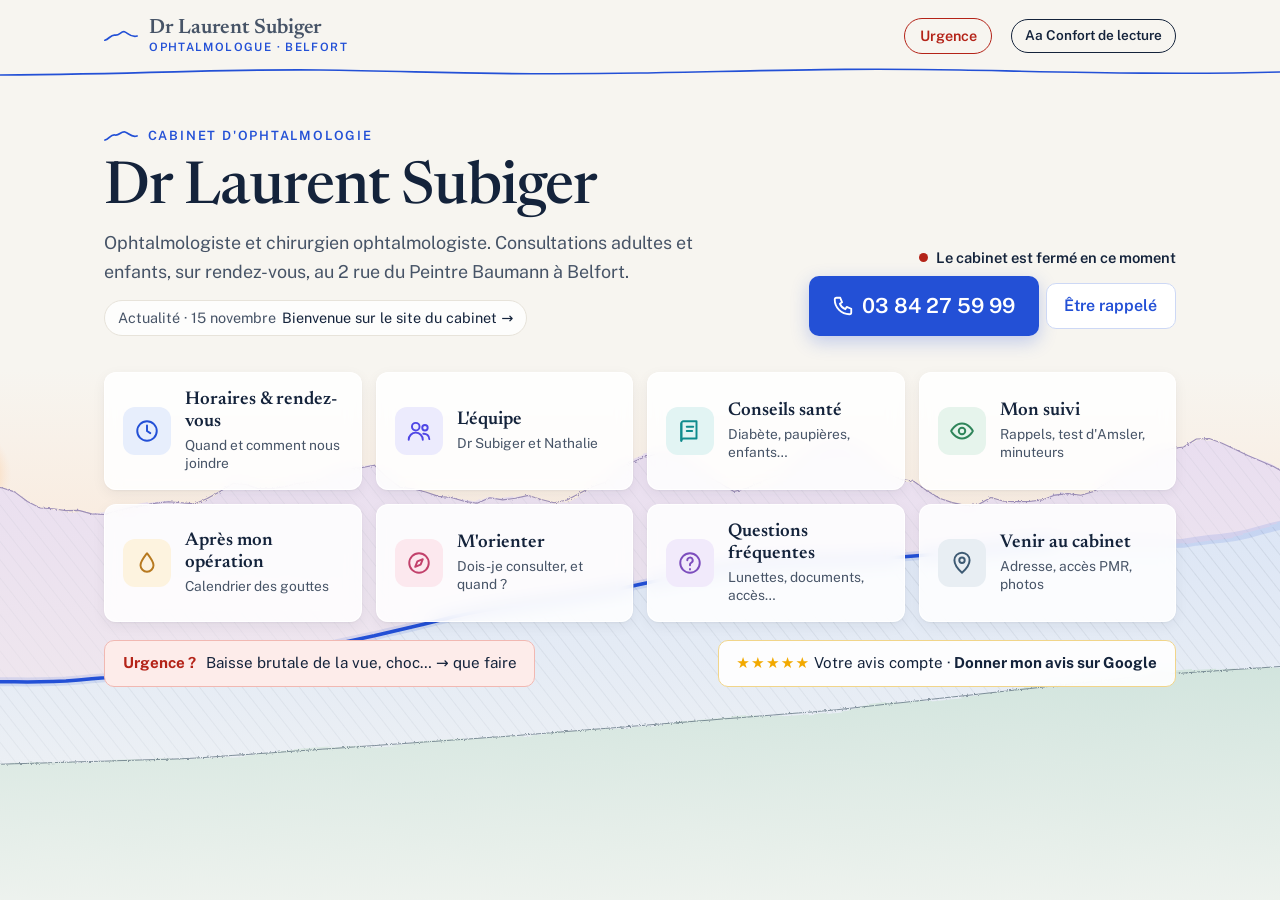
==== index.html @ 9f74715b "Add files via upload" ====
<!DOCTYPE html>
<html lang="fr">
<head>
<meta charset="utf-8">
<meta name="viewport" content="width=device-width,initial-scale=1">
<title>Dr Laurent Subiger · Ophtalmologue à Belfort</title>
<meta name="description" content="Cabinet d'ophtalmologie du Dr Laurent Subiger, 2 rue du Peintre Baumann à Belfort. Horaires, prise de rendez-vous au 03 84 27 59 99, urgences et conseils santé.">
<link rel="icon" href="img/favicon.svg" type="image/svg+xml">
<meta property="og:title" content="Cabinet du Dr Laurent Subiger · Ophtalmologue à Belfort">
<meta property="og:description" content="Horaires, rendez-vous, urgences et conseils pour vos yeux.">
<link rel="preconnect" href="https://fonts.googleapis.com"><link rel="preconnect" href="https://fonts.gstatic.com" crossorigin>
<link href="https://fonts.googleapis.com/css2?family=Newsreader:opsz,wght@6..72,400;6..72,500;6..72,600&family=Public+Sans:wght@400;500;600;700&display=swap" rel="stylesheet">
<link rel="stylesheet" href="style.css">
<script type="application/ld+json">{"@context":"https://schema.org","@type":"Physician","name":"Dr Laurent Subiger","medicalSpecialty":"Ophthalmology","telephone":"+33384275999","address":{"@type":"PostalAddress","streetAddress":"2 rue du Peintre Baumann","postalCode":"90000","addressLocality":"Belfort","addressCountry":"FR"},"url":"https://mesyeuxlignebleue.fr","openingHours":["Tu-Fr 08:00-12:00","Tu-Fr 14:00-18:00","Sa 08:00-12:00"]}</script>
</head>
<body class="hub">
<svg width="0" height="0" style="position:absolute" aria-hidden="true"><defs>
  <pattern id="hatch" width="7" height="7" patternUnits="userSpaceOnUse" patternTransform="rotate(-38)"><line x1="0" y1="0" x2="0" y2="7" stroke="#8d97a8" stroke-width=".7" opacity=".45"/></pattern>
  <pattern id="hatch2" width="5" height="5" patternUnits="userSpaceOnUse" patternTransform="rotate(-38)"><line x1="0" y1="0" x2="0" y2="5" stroke="#5b6577" stroke-width=".7" opacity=".5"/></pattern>
  <linearGradient id="fadeg" x1="0" y1="0" x2="0" y2="1"><stop offset="0" stop-color="#fff"/><stop offset=".55" stop-color="#fff" stop-opacity=".5"/><stop offset="1" stop-color="#fff" stop-opacity="0"/></linearGradient>
  <mask id="fade" maskUnits="userSpaceOnUse" x="0" y="150" width="1963" height="350"><rect x="0" y="150" width="1963" height="350" fill="url(#fadeg)"/></mask>
  <linearGradient id="gsky" gradientUnits="userSpaceOnUse" x1="0" y1="150" x2="0" y2="470"><stop offset="0" stop-color="#f7f5f0"/><stop offset=".3" stop-color="#f9ece0"/><stop offset=".52" stop-color="#fbdcc4"/><stop offset=".7" stop-color="#f6d7c8"/></linearGradient>
  <linearGradient id="galps" gradientUnits="userSpaceOnUse" x1="0" y1="190" x2="0" y2="360"><stop offset="0" stop-color="#e9def0"/><stop offset="1" stop-color="#efe7ee"/></linearGradient>
  <linearGradient id="gvos" gradientUnits="userSpaceOnUse" x1="0" y1="180" x2="0" y2="420"><stop offset="0" stop-color="#d6e2f6"/><stop offset="1" stop-color="#eef1f4"/></linearGradient>
  <linearGradient id="gfront" gradientUnits="userSpaceOnUse" x1="0" y1="320" x2="0" y2="500"><stop offset="0" stop-color="#cfe3dc"/><stop offset="1" stop-color="#f1f4f0"/></linearGradient>
  <radialGradient id="gsun"><stop offset="0" stop-color="#f8b77a"/><stop offset=".6" stop-color="#fbcf9f" stop-opacity=".7"/><stop offset="1" stop-color="#fbdcc4" stop-opacity="0"/></radialGradient>
  <filter id="wash" x="-2%" y="-5%" width="104%" height="110%"><feTurbulence type="fractalNoise" baseFrequency=".02" numOctaves="3" seed="8"/><feDisplacementMap in="SourceGraphic" scale="7"/></filter>
  <filter id="pencil" x="-2%" y="-10%" width="104%" height="120%"><feTurbulence type="fractalNoise" baseFrequency=".9" numOctaves="2" seed="3"/><feDisplacementMap in="SourceGraphic" scale="1.8"/></filter>
</defs></svg>
<main class="hub-main">
  <div class="ridge" id="ridge"><!--SCENE-->
      <svg class="scene desk" viewBox="0 150 1963 330" preserveAspectRatio="xMidYMax slice" role="img" aria-label="Esquisse de la crête des Vosges et du Ballon d'Alsace, les Alpes au loin">
      <rect class="sk-sky" x="0" y="0" width="1963" height="500"/>
      <circle class="sk-sun" cx="560" cy="215" r="30"/>
      <path class="sk-alps-fill" d="M0,275.0 L8,276.0 L16,276.0 L24,270.9 L32,268.7 L40,268.9 L48,270.9 L56,267.3 L64,267.3 L72,269.0 L80,271.0 L88,268.6 L96,267.0 L104,265.9 L112,261.7 L120,260.0 L128,258.1 L136,255.0 L144,249.0 L152,243.7 L160,236.7 L168,233.7 L176,237.0 L184,239.7 L192,238.7 L200,235.3 L208,232.3 L216,230.9 L224,236.1 L232,239.6 L240,242.0 L248,252.1 L256,254.0 L264,251.1 L272,249.0 L280,250.6 L288,259.9 L296,266.7 L304,268.4 L312,262.1 L320,252.4 L328,246.7 L336,246.7 L344,239.3 L352,236.4 L360,227.9 L368,221.0 L376,214.1 L384,215.4 L392,217.7 L400,210.4 L408,209.6 L416,216.3 L424,227.0 L432,238.7 L440,243.9 L448,248.7 L456,254.4 L464,250.9 L472,252.1 L480,256.1 L488,259.9 L496,258.3 L504,256.0 L512,257.7 L520,249.1 L528,240.6 L536,226.6 L544,210.6 L552,208.4 L560,218.4 L568,223.9 L576,222.6 L584,223.3 L592,225.9 L600,231.9 L608,235.9 L616,236.4 L624,237.6 L632,237.4 L640,239.6 L648,240.0 L656,237.6 L664,235.7 L672,234.3 L680,232.9 L688,232.0 L696,232.7 L704,233.4 L712,230.0 L720,225.7 L728,220.6 L736,221.3 L744,224.0 L752,224.0 L760,222.7 L768,220.7 L776,219.7 L784,217.6 L792,213.7 L800,211.6 L808,210.9 L816,209.3 L824,216.9 L832,223.0 L840,224.0 L848,226.0 L856,228.7 L864,229.4 L872,231.7 L880,233.0 L888,229.6 L896,230.9 L904,229.9 L912,228.1 L920,230.7 L928,232.7 L936,231.0 L944,226.7 L952,222.6 L960,219.9 L968,211.7 L976,207.7 L984,204.4 L992,202.3 L1000,201.6 L1008,203.6 L1016,209.7 L1024,216.3 L1032,220.9 L1040,225.7 L1048,223.6 L1056,220.0 L1064,216.6 L1072,213.3 L1080,207.0 L1088,199.6 L1096,196.0 L1104,194.0 L1112,195.3 L1120,199.7 L1128,206.6 L1136,214.9 L1144,218.1 L1152,219.3 L1160,225.1 L1168,229.9 L1176,232.6 L1184,234.3 L1192,233.9 L1200,229.4 L1208,231.7 L1216,232.0 L1224,231.9 L1232,230.9 L1240,227.9 L1248,227.0 L1256,228.0 L1264,225.7 L1272,220.6 L1280,215.0 L1288,210.4 L1296,207.0 L1304,200.6 L1312,199.0 L1320,198.0 L1328,193.0 L1336,192.7 L1344,195.6 L1352,199.4 L1360,203.3 L1368,206.7 L1376,210.1 L1384,214.6 L1392,207.0 L1400,202.9 L1408,199.6 L1416,205.9 L1424,208.1 L1432,212.0 L1440,214.9 L1448,210.7 L1456,221.6 L1464,219.1 L1472,216.0 L1480,213.3 L1488,212.0 L1496,211.4 L1504,209.9 L1512,208.9 L1520,208.0 L1528,207.1 L1536,205.3 L1544,201.7 L1552,199.1 L1560,198.0 L1568,203.1 L1576,212.4 L1584,207.4 L1592,200.1 L1600,201.0 L1608,203.3 L1616,204.0 L1624,203.3 L1632,203.0 L1640,205.4 L1648,205.7 L1656,205.0 L1664,205.4 L1672,210.4 L1680,234.4 L1688,235.0 L1696,232.4 L1704,232.1 L1712,233.6 L1720,236.4 L1728,237.0 L1736,236.1 L1744,235.9 L1752,238.7 L1760,240.0 L1768,239.4 L1776,222.6 L1784,214.4 L1792,215.0 L1800,219.0 L1808,221.7 L1816,225.6 L1824,230.4 L1832,235.0 L1840,239.3 L1848,243.7 L1856,229.3 L1864,222.0 L1872,227.0 L1880,227.0 L1888,227.0 L1896,227.4 L1904,224.3 L1912,217.0 L1920,211.7 L1928,209.0 L1936,209.4 L1944,211.4 L1952,216.6 L1960,223.1 L1962,223.9 L1963,500 L0,500 Z"/>
      <path class="sk-hatch light" d="M0,275.0 L8,276.0 L16,276.0 L24,270.9 L32,268.7 L40,268.9 L48,270.9 L56,267.3 L64,267.3 L72,269.0 L80,271.0 L88,268.6 L96,267.0 L104,265.9 L112,261.7 L120,260.0 L128,258.1 L136,255.0 L144,249.0 L152,243.7 L160,236.7 L168,233.7 L176,237.0 L184,239.7 L192,238.7 L200,235.3 L208,232.3 L216,230.9 L224,236.1 L232,239.6 L240,242.0 L248,252.1 L256,254.0 L264,251.1 L272,249.0 L280,250.6 L288,259.9 L296,266.7 L304,268.4 L312,262.1 L320,252.4 L328,246.7 L336,246.7 L344,239.3 L352,236.4 L360,227.9 L368,221.0 L376,214.1 L384,215.4 L392,217.7 L400,210.4 L408,209.6 L416,216.3 L424,227.0 L432,238.7 L440,243.9 L448,248.7 L456,254.4 L464,250.9 L472,252.1 L480,256.1 L488,259.9 L496,258.3 L504,256.0 L512,257.7 L520,249.1 L528,240.6 L536,226.6 L544,210.6 L552,208.4 L560,218.4 L568,223.9 L576,222.6 L584,223.3 L592,225.9 L600,231.9 L608,235.9 L616,236.4 L624,237.6 L632,237.4 L640,239.6 L648,240.0 L656,237.6 L664,235.7 L672,234.3 L680,232.9 L688,232.0 L696,232.7 L704,233.4 L712,230.0 L720,225.7 L728,220.6 L736,221.3 L744,224.0 L752,224.0 L760,222.7 L768,220.7 L776,219.7 L784,217.6 L792,213.7 L800,211.6 L808,210.9 L816,209.3 L824,216.9 L832,223.0 L840,224.0 L848,226.0 L856,228.7 L864,229.4 L872,231.7 L880,233.0 L888,229.6 L896,230.9 L904,229.9 L912,228.1 L920,230.7 L928,232.7 L936,231.0 L944,226.7 L952,222.6 L960,219.9 L968,211.7 L976,207.7 L984,204.4 L992,202.3 L1000,201.6 L1008,203.6 L1016,209.7 L1024,216.3 L1032,220.9 L1040,225.7 L1048,223.6 L1056,220.0 L1064,216.6 L1072,213.3 L1080,207.0 L1088,199.6 L1096,196.0 L1104,194.0 L1112,195.3 L1120,199.7 L1128,206.6 L1136,214.9 L1144,218.1 L1152,219.3 L1160,225.1 L1168,229.9 L1176,232.6 L1184,234.3 L1192,233.9 L1200,229.4 L1208,231.7 L1216,232.0 L1224,231.9 L1232,230.9 L1240,227.9 L1248,227.0 L1256,228.0 L1264,225.7 L1272,220.6 L1280,215.0 L1288,210.4 L1296,207.0 L1304,200.6 L1312,199.0 L1320,198.0 L1328,193.0 L1336,192.7 L1344,195.6 L1352,199.4 L1360,203.3 L1368,206.7 L1376,210.1 L1384,214.6 L1392,207.0 L1400,202.9 L1408,199.6 L1416,205.9 L1424,208.1 L1432,212.0 L1440,214.9 L1448,210.7 L1456,221.6 L1464,219.1 L1472,216.0 L1480,213.3 L1488,212.0 L1496,211.4 L1504,209.9 L1512,208.9 L1520,208.0 L1528,207.1 L1536,205.3 L1544,201.7 L1552,199.1 L1560,198.0 L1568,203.1 L1576,212.4 L1584,207.4 L1592,200.1 L1600,201.0 L1608,203.3 L1616,204.0 L1624,203.3 L1632,203.0 L1640,205.4 L1648,205.7 L1656,205.0 L1664,205.4 L1672,210.4 L1680,234.4 L1688,235.0 L1696,232.4 L1704,232.1 L1712,233.6 L1720,236.4 L1728,237.0 L1736,236.1 L1744,235.9 L1752,238.7 L1760,240.0 L1768,239.4 L1776,222.6 L1784,214.4 L1792,215.0 L1800,219.0 L1808,221.7 L1816,225.6 L1824,230.4 L1832,235.0 L1840,239.3 L1848,243.7 L1856,229.3 L1864,222.0 L1872,227.0 L1880,227.0 L1888,227.0 L1896,227.4 L1904,224.3 L1912,217.0 L1920,211.7 L1928,209.0 L1936,209.4 L1944,211.4 L1952,216.6 L1960,223.1 L1962,223.9 L1963,500 L0,500 Z"/>
      <path class="sk-alps" d="M0,275.0 L8,276.0 L16,276.0 L24,270.9 L32,268.7 L40,268.9 L48,270.9 L56,267.3 L64,267.3 L72,269.0 L80,271.0 L88,268.6 L96,267.0 L104,265.9 L112,261.7 L120,260.0 L128,258.1 L136,255.0 L144,249.0 L152,243.7 L160,236.7 L168,233.7 L176,237.0 L184,239.7 L192,238.7 L200,235.3 L208,232.3 L216,230.9 L224,236.1 L232,239.6 L240,242.0 L248,252.1 L256,254.0 L264,251.1 L272,249.0 L280,250.6 L288,259.9 L296,266.7 L304,268.4 L312,262.1 L320,252.4 L328,246.7 L336,246.7 L344,239.3 L352,236.4 L360,227.9 L368,221.0 L376,214.1 L384,215.4 L392,217.7 L400,210.4 L408,209.6 L416,216.3 L424,227.0 L432,238.7 L440,243.9 L448,248.7 L456,254.4 L464,250.9 L472,252.1 L480,256.1 L488,259.9 L496,258.3 L504,256.0 L512,257.7 L520,249.1 L528,240.6 L536,226.6 L544,210.6 L552,208.4 L560,218.4 L568,223.9 L576,222.6 L584,223.3 L592,225.9 L600,231.9 L608,235.9 L616,236.4 L624,237.6 L632,237.4 L640,239.6 L648,240.0 L656,237.6 L664,235.7 L672,234.3 L680,232.9 L688,232.0 L696,232.7 L704,233.4 L712,230.0 L720,225.7 L728,220.6 L736,221.3 L744,224.0 L752,224.0 L760,222.7 L768,220.7 L776,219.7 L784,217.6 L792,213.7 L800,211.6 L808,210.9 L816,209.3 L824,216.9 L832,223.0 L840,224.0 L848,226.0 L856,228.7 L864,229.4 L872,231.7 L880,233.0 L888,229.6 L896,230.9 L904,229.9 L912,228.1 L920,230.7 L928,232.7 L936,231.0 L944,226.7 L952,222.6 L960,219.9 L968,211.7 L976,207.7 L984,204.4 L992,202.3 L1000,201.6 L1008,203.6 L1016,209.7 L1024,216.3 L1032,220.9 L1040,225.7 L1048,223.6 L1056,220.0 L1064,216.6 L1072,213.3 L1080,207.0 L1088,199.6 L1096,196.0 L1104,194.0 L1112,195.3 L1120,199.7 L1128,206.6 L1136,214.9 L1144,218.1 L1152,219.3 L1160,225.1 L1168,229.9 L1176,232.6 L1184,234.3 L1192,233.9 L1200,229.4 L1208,231.7 L1216,232.0 L1224,231.9 L1232,230.9 L1240,227.9 L1248,227.0 L1256,228.0 L1264,225.7 L1272,220.6 L1280,215.0 L1288,210.4 L1296,207.0 L1304,200.6 L1312,199.0 L1320,198.0 L1328,193.0 L1336,192.7 L1344,195.6 L1352,199.4 L1360,203.3 L1368,206.7 L1376,210.1 L1384,214.6 L1392,207.0 L1400,202.9 L1408,199.6 L1416,205.9 L1424,208.1 L1432,212.0 L1440,214.9 L1448,210.7 L1456,221.6 L1464,219.1 L1472,216.0 L1480,213.3 L1488,212.0 L1496,211.4 L1504,209.9 L1512,208.9 L1520,208.0 L1528,207.1 L1536,205.3 L1544,201.7 L1552,199.1 L1560,198.0 L1568,203.1 L1576,212.4 L1584,207.4 L1592,200.1 L1600,201.0 L1608,203.3 L1616,204.0 L1624,203.3 L1632,203.0 L1640,205.4 L1648,205.7 L1656,205.0 L1664,205.4 L1672,210.4 L1680,234.4 L1688,235.0 L1696,232.4 L1704,232.1 L1712,233.6 L1720,236.4 L1728,237.0 L1736,236.1 L1744,235.9 L1752,238.7 L1760,240.0 L1768,239.4 L1776,222.6 L1784,214.4 L1792,215.0 L1800,219.0 L1808,221.7 L1816,225.6 L1824,230.4 L1832,235.0 L1840,239.3 L1848,243.7 L1856,229.3 L1864,222.0 L1872,227.0 L1880,227.0 L1888,227.0 L1896,227.4 L1904,224.3 L1912,217.0 L1920,211.7 L1928,209.0 L1936,209.4 L1944,211.4 L1952,216.6 L1960,223.1 L1962,223.9"/>
      <path class="sk-vos-fill" d="M0,379.2 L8,378.5 L16,377.7 L24,376.7 L32,375.5 L40,374.1 L48,372.6 L56,371.4 L64,370.2 L72,369.1 L80,368.2 L88,367.2 L96,366.2 L104,365.4 L112,364.6 L120,363.9 L128,363.3 L136,362.7 L144,362.2 L152,361.7 L160,361.2 L168,360.8 L176,360.2 L184,359.5 L192,358.8 L200,357.8 L208,356.8 L216,355.7 L224,354.3 L232,352.8 L240,351.3 L248,349.6 L256,347.7 L264,345.8 L272,343.7 L280,341.6 L288,339.3 L296,337.2 L304,335.0 L312,332.8 L320,331.0 L328,329.4 L336,328.1 L344,327.3 L352,326.6 L360,325.9 L368,325.7 L376,325.5 L384,325.3 L392,325.2 L400,325.2 L408,325.1 L416,325.4 L424,325.8 L432,326.4 L440,327.2 L448,328.2 L456,329.4 L464,330.8 L472,332.2 L480,333.7 L488,335.0 L496,336.3 L504,337.7 L512,338.8 L520,339.9 L528,340.9 L536,341.6 L544,342.3 L552,342.9 L560,343.2 L568,343.6 L576,343.9 L584,344.1 L592,344.2 L600,344.3 L608,344.2 L616,344.0 L624,343.7 L632,343.0 L640,342.3 L648,341.6 L656,340.7 L664,339.6 L672,338.5 L680,337.3 L688,336.1 L696,334.8 L704,333.7 L712,332.6 L720,331.6 L728,330.6 L736,329.6 L744,328.6 L752,327.6 L760,326.5 L768,325.2 L776,323.7 L784,322.1 L792,320.6 L800,318.9 L808,317.2 L816,315.5 L824,313.6 L832,311.8 L840,309.9 L848,308.0 L856,306.0 L864,304.0 L872,302.2 L880,300.6 L888,299.1 L896,297.8 L904,296.6 L912,295.4 L920,294.3 L928,293.2 L936,292.1 L944,290.8 L952,289.4 L960,287.9 L968,286.4 L976,284.7 L984,283.0 L992,281.3 L1000,279.6 L1008,277.9 L1016,276.4 L1024,274.9 L1032,273.5 L1040,272.3 L1048,271.3 L1056,270.4 L1064,269.7 L1072,269.3 L1080,269.0 L1088,268.7 L1096,268.5 L1104,268.4 L1112,268.1 L1120,267.9 L1128,267.7 L1136,267.1 L1144,266.5 L1152,265.9 L1160,265.2 L1168,264.4 L1176,263.6 L1184,262.7 L1192,261.9 L1200,261.1 L1208,260.2 L1216,259.4 L1224,258.7 L1232,258.0 L1240,257.5 L1248,257.0 L1256,256.7 L1264,256.7 L1272,257.0 L1280,257.3 L1288,257.6 L1296,257.7 L1304,258.0 L1312,258.0 L1320,257.9 L1328,256.6 L1336,255.6 L1344,254.8 L1352,253.7 L1360,252.0 L1368,249.8 L1376,247.7 L1384,245.8 L1392,244.3 L1400,241.9 L1408,239.5 L1416,237.1 L1424,234.7 L1432,232.1 L1440,229.4 L1448,226.1 L1456,223.0 L1464,220.0 L1472,217.4 L1480,215.1 L1488,213.0 L1496,211.5 L1504,210.1 L1512,208.9 L1520,207.3 L1528,205.6 L1536,203.9 L1544,202.2 L1552,200.6 L1560,199.1 L1568,198.2 L1576,197.6 L1584,197.5 L1592,197.7 L1600,197.9 L1608,198.0 L1616,197.8 L1624,197.4 L1632,196.8 L1640,196.0 L1648,195.0 L1656,193.7 L1664,192.7 L1672,191.7 L1680,190.7 L1688,189.4 L1696,188.2 L1704,187.1 L1712,187.3 L1720,188.0 L1728,189.2 L1736,191.3 L1744,194.1 L1752,197.4 L1760,201.3 L1768,205.1 L1776,208.7 L1784,212.1 L1792,215.5 L1800,219.0 L1808,222.8 L1816,226.7 L1824,230.8 L1832,234.8 L1840,239.4 L1848,244.7 L1856,249.8 L1864,254.7 L1872,259.6 L1880,264.3 L1888,269.0 L1896,273.5 L1904,276.8 L1912,280.0 L1920,283.1 L1928,286.1 L1936,288.7 L1944,290.9 L1952,292.6 L1960,296.0 L1962,297.3 L1963,500 L0,500 Z"/>
      <path class="sk-hatch" d="M0,379.2 L8,378.5 L16,377.7 L24,376.7 L32,375.5 L40,374.1 L48,372.6 L56,371.4 L64,370.2 L72,369.1 L80,368.2 L88,367.2 L96,366.2 L104,365.4 L112,364.6 L120,363.9 L128,363.3 L136,362.7 L144,362.2 L152,361.7 L160,361.2 L168,360.8 L176,360.2 L184,359.5 L192,358.8 L200,357.8 L208,356.8 L216,355.7 L224,354.3 L232,352.8 L240,351.3 L248,349.6 L256,347.7 L264,345.8 L272,343.7 L280,341.6 L288,339.3 L296,337.2 L304,335.0 L312,332.8 L320,331.0 L328,329.4 L336,328.1 L344,327.3 L352,326.6 L360,325.9 L368,325.7 L376,325.5 L384,325.3 L392,325.2 L400,325.2 L408,325.1 L416,325.4 L424,325.8 L432,326.4 L440,327.2 L448,328.2 L456,329.4 L464,330.8 L472,332.2 L480,333.7 L488,335.0 L496,336.3 L504,337.7 L512,338.8 L520,339.9 L528,340.9 L536,341.6 L544,342.3 L552,342.9 L560,343.2 L568,343.6 L576,343.9 L584,344.1 L592,344.2 L600,344.3 L608,344.2 L616,344.0 L624,343.7 L632,343.0 L640,342.3 L648,341.6 L656,340.7 L664,339.6 L672,338.5 L680,337.3 L688,336.1 L696,334.8 L704,333.7 L712,332.6 L720,331.6 L728,330.6 L736,329.6 L744,328.6 L752,327.6 L760,326.5 L768,325.2 L776,323.7 L784,322.1 L792,320.6 L800,318.9 L808,317.2 L816,315.5 L824,313.6 L832,311.8 L840,309.9 L848,308.0 L856,306.0 L864,304.0 L872,302.2 L880,300.6 L888,299.1 L896,297.8 L904,296.6 L912,295.4 L920,294.3 L928,293.2 L936,292.1 L944,290.8 L952,289.4 L960,287.9 L968,286.4 L976,284.7 L984,283.0 L992,281.3 L1000,279.6 L1008,277.9 L1016,276.4 L1024,274.9 L1032,273.5 L1040,272.3 L1048,271.3 L1056,270.4 L1064,269.7 L1072,269.3 L1080,269.0 L1088,268.7 L1096,268.5 L1104,268.4 L1112,268.1 L1120,267.9 L1128,267.7 L1136,267.1 L1144,266.5 L1152,265.9 L1160,265.2 L1168,264.4 L1176,263.6 L1184,262.7 L1192,261.9 L1200,261.1 L1208,260.2 L1216,259.4 L1224,258.7 L1232,258.0 L1240,257.5 L1248,257.0 L1256,256.7 L1264,256.7 L1272,257.0 L1280,257.3 L1288,257.6 L1296,257.7 L1304,258.0 L1312,258.0 L1320,257.9 L1328,256.6 L1336,255.6 L1344,254.8 L1352,253.7 L1360,252.0 L1368,249.8 L1376,247.7 L1384,245.8 L1392,244.3 L1400,241.9 L1408,239.5 L1416,237.1 L1424,234.7 L1432,232.1 L1440,229.4 L1448,226.1 L1456,223.0 L1464,220.0 L1472,217.4 L1480,215.1 L1488,213.0 L1496,211.5 L1504,210.1 L1512,208.9 L1520,207.3 L1528,205.6 L1536,203.9 L1544,202.2 L1552,200.6 L1560,199.1 L1568,198.2 L1576,197.6 L1584,197.5 L1592,197.7 L1600,197.9 L1608,198.0 L1616,197.8 L1624,197.4 L1632,196.8 L1640,196.0 L1648,195.0 L1656,193.7 L1664,192.7 L1672,191.7 L1680,190.7 L1688,189.4 L1696,188.2 L1704,187.1 L1712,187.3 L1720,188.0 L1728,189.2 L1736,191.3 L1744,194.1 L1752,197.4 L1760,201.3 L1768,205.1 L1776,208.7 L1784,212.1 L1792,215.5 L1800,219.0 L1808,222.8 L1816,226.7 L1824,230.8 L1832,234.8 L1840,239.4 L1848,244.7 L1856,249.8 L1864,254.7 L1872,259.6 L1880,264.3 L1888,269.0 L1896,273.5 L1904,276.8 L1912,280.0 L1920,283.1 L1928,286.1 L1936,288.7 L1944,290.9 L1952,292.6 L1960,296.0 L1962,297.3 L1963,500 L0,500 Z"/>
      <path class="sk-front-fill" d="M0,420.0 L8,419.5 L16,419.0 L24,418.6 L32,418.1 L40,417.6 L48,417.1 L56,416.6 L64,416.2 L72,415.7 L80,415.2 L88,414.7 L96,414.2 L104,413.8 L112,413.3 L120,412.8 L128,412.3 L136,411.8 L144,411.4 L152,410.9 L160,410.4 L168,409.9 L176,409.4 L184,409.0 L192,408.5 L200,408.0 L208,407.5 L216,407.0 L224,406.6 L232,406.1 L240,405.6 L248,405.1 L256,404.8 L264,404.6 L272,404.4 L280,404.2 L288,403.9 L296,403.7 L304,403.5 L312,403.3 L320,403.0 L328,402.8 L336,402.6 L344,402.4 L352,402.1 L360,401.9 L368,401.7 L376,401.5 L384,401.2 L392,401.0 L400,400.8 L408,400.6 L416,400.4 L424,400.1 L432,399.9 L440,399.7 L448,399.5 L456,399.2 L464,399.0 L472,398.8 L480,398.6 L488,398.3 L496,398.1 L504,397.9 L512,397.6 L520,397.4 L528,397.2 L536,396.9 L544,396.7 L552,396.4 L560,396.2 L568,396.0 L576,395.7 L584,395.5 L592,395.2 L600,395.0 L608,394.8 L616,394.5 L624,394.3 L632,394.0 L640,393.8 L648,393.6 L656,393.3 L664,393.1 L672,392.8 L680,392.6 L688,392.4 L696,392.1 L704,391.7 L712,391.2 L720,390.6 L728,390.0 L736,389.5 L744,388.9 L752,388.4 L760,387.8 L768,387.2 L776,386.7 L784,386.1 L792,385.6 L800,385.0 L808,384.4 L816,383.9 L824,383.3 L832,382.8 L840,382.2 L848,381.6 L856,381.1 L864,380.5 L872,380.0 L880,379.4 L888,378.8 L896,378.3 L904,377.7 L912,377.0 L920,376.4 L928,375.8 L936,375.1 L944,374.5 L952,373.8 L960,373.2 L968,372.6 L976,371.9 L984,371.3 L992,370.6 L1000,370.0 L1008,369.4 L1016,368.7 L1024,368.1 L1032,367.4 L1040,366.8 L1048,366.2 L1056,365.5 L1064,364.9 L1072,364.2 L1080,363.6 L1088,363.0 L1096,362.3 L1104,361.6 L1112,360.7 L1120,359.8 L1128,358.9 L1136,358.0 L1144,357.2 L1152,356.3 L1160,355.4 L1168,354.5 L1176,353.6 L1184,352.8 L1192,351.9 L1200,351.0 L1208,350.1 L1216,349.2 L1224,348.4 L1232,347.5 L1240,346.6 L1248,345.7 L1256,344.8 L1264,344.0 L1272,343.1 L1280,342.2 L1288,341.3 L1296,340.4 L1304,339.7 L1312,339.2 L1320,338.7 L1328,338.1 L1336,337.6 L1344,337.1 L1352,336.5 L1360,336.0 L1368,335.5 L1376,334.9 L1384,334.4 L1392,333.9 L1400,333.3 L1408,332.8 L1416,332.3 L1424,331.7 L1432,331.2 L1440,330.7 L1448,330.1 L1456,330.2 L1464,330.4 L1472,330.6 L1480,330.8 L1488,331.0 L1496,331.2 L1504,331.4 L1512,331.7 L1520,331.9 L1528,332.1 L1536,332.3 L1544,332.5 L1552,332.7 L1560,332.9 L1568,333.1 L1576,333.4 L1584,333.6 L1592,333.8 L1600,334.0 L1608,334.9 L1616,335.7 L1624,336.6 L1632,337.4 L1640,338.3 L1648,339.1 L1656,340.0 L1664,340.8 L1672,341.7 L1680,342.5 L1688,343.4 L1696,344.2 L1704,345.1 L1712,345.9 L1720,346.8 L1728,347.7 L1736,348.5 L1744,349.4 L1752,350.1 L1760,350.6 L1768,351.0 L1776,351.5 L1784,351.9 L1792,352.4 L1800,352.8 L1808,353.3 L1816,353.7 L1824,354.2 L1832,354.6 L1840,355.1 L1848,355.5 L1856,356.0 L1864,356.4 L1872,356.9 L1880,357.3 L1888,357.8 L1896,358.2 L1904,358.7 L1912,359.1 L1920,359.6 L1928,360.0 L1936,360.5 L1944,360.9 L1952,361.4 L1960,361.8 L1962,361.9 L1963,500 L0,500 Z"/>
      <path class="sk-ink thin" d="M0,420.0 L8,419.5 L16,419.0 L24,418.6 L32,418.1 L40,417.6 L48,417.1 L56,416.6 L64,416.2 L72,415.7 L80,415.2 L88,414.7 L96,414.2 L104,413.8 L112,413.3 L120,412.8 L128,412.3 L136,411.8 L144,411.4 L152,410.9 L160,410.4 L168,409.9 L176,409.4 L184,409.0 L192,408.5 L200,408.0 L208,407.5 L216,407.0 L224,406.6 L232,406.1 L240,405.6 L248,405.1 L256,404.8 L264,404.6 L272,404.4 L280,404.2 L288,403.9 L296,403.7 L304,403.5 L312,403.3 L320,403.0 L328,402.8 L336,402.6 L344,402.4 L352,402.1 L360,401.9 L368,401.7 L376,401.5 L384,401.2 L392,401.0 L400,400.8 L408,400.6 L416,400.4 L424,400.1 L432,399.9 L440,399.7 L448,399.5 L456,399.2 L464,399.0 L472,398.8 L480,398.6 L488,398.3 L496,398.1 L504,397.9 L512,397.6 L520,397.4 L528,397.2 L536,396.9 L544,396.7 L552,396.4 L560,396.2 L568,396.0 L576,395.7 L584,395.5 L592,395.2 L600,395.0 L608,394.8 L616,394.5 L624,394.3 L632,394.0 L640,393.8 L648,393.6 L656,393.3 L664,393.1 L672,392.8 L680,392.6 L688,392.4 L696,392.1 L704,391.7 L712,391.2 L720,390.6 L728,390.0 L736,389.5 L744,388.9 L752,388.4 L760,387.8 L768,387.2 L776,386.7 L784,386.1 L792,385.6 L800,385.0 L808,384.4 L816,383.9 L824,383.3 L832,382.8 L840,382.2 L848,381.6 L856,381.1 L864,380.5 L872,380.0 L880,379.4 L888,378.8 L896,378.3 L904,377.7 L912,377.0 L920,376.4 L928,375.8 L936,375.1 L944,374.5 L952,373.8 L960,373.2 L968,372.6 L976,371.9 L984,371.3 L992,370.6 L1000,370.0 L1008,369.4 L1016,368.7 L1024,368.1 L1032,367.4 L1040,366.8 L1048,366.2 L1056,365.5 L1064,364.9 L1072,364.2 L1080,363.6 L1088,363.0 L1096,362.3 L1104,361.6 L1112,360.7 L1120,359.8 L1128,358.9 L1136,358.0 L1144,357.2 L1152,356.3 L1160,355.4 L1168,354.5 L1176,353.6 L1184,352.8 L1192,351.9 L1200,351.0 L1208,350.1 L1216,349.2 L1224,348.4 L1232,347.5 L1240,346.6 L1248,345.7 L1256,344.8 L1264,344.0 L1272,343.1 L1280,342.2 L1288,341.3 L1296,340.4 L1304,339.7 L1312,339.2 L1320,338.7 L1328,338.1 L1336,337.6 L1344,337.1 L1352,336.5 L1360,336.0 L1368,335.5 L1376,334.9 L1384,334.4 L1392,333.9 L1400,333.3 L1408,332.8 L1416,332.3 L1424,331.7 L1432,331.2 L1440,330.7 L1448,330.1 L1456,330.2 L1464,330.4 L1472,330.6 L1480,330.8 L1488,331.0 L1496,331.2 L1504,331.4 L1512,331.7 L1520,331.9 L1528,332.1 L1536,332.3 L1544,332.5 L1552,332.7 L1560,332.9 L1568,333.1 L1576,333.4 L1584,333.6 L1592,333.8 L1600,334.0 L1608,334.9 L1616,335.7 L1624,336.6 L1632,337.4 L1640,338.3 L1648,339.1 L1656,340.0 L1664,340.8 L1672,341.7 L1680,342.5 L1688,343.4 L1696,344.2 L1704,345.1 L1712,345.9 L1720,346.8 L1728,347.7 L1736,348.5 L1744,349.4 L1752,350.1 L1760,350.6 L1768,351.0 L1776,351.5 L1784,351.9 L1792,352.4 L1800,352.8 L1808,353.3 L1816,353.7 L1824,354.2 L1832,354.6 L1840,355.1 L1848,355.5 L1856,356.0 L1864,356.4 L1872,356.9 L1880,357.3 L1888,357.8 L1896,358.2 L1904,358.7 L1912,359.1 L1920,359.6 L1928,360.0 L1936,360.5 L1944,360.9 L1952,361.4 L1960,361.8 L1962,361.9"/>
      <g class="sk-ink" stroke-width="1.3"><circle cx="1712" cy="178.1" r="6"/><path d="M1696,185.1 V163.1 M1704,185.1 V163.1 M1692,186.1 H1722"/></g>
      <path class="halo" d="M0,379.2 L8,378.5 L16,377.7 L24,376.7 L32,375.5 L40,374.1 L48,372.6 L56,371.4 L64,370.2 L72,369.1 L80,368.2 L88,367.2 L96,366.2 L104,365.4 L112,364.6 L120,363.9 L128,363.3 L136,362.7 L144,362.2 L152,361.7 L160,361.2 L168,360.8 L176,360.2 L184,359.5 L192,358.8 L200,357.8 L208,356.8 L216,355.7 L224,354.3 L232,352.8 L240,351.3 L248,349.6 L256,347.7 L264,345.8 L272,343.7 L280,341.6 L288,339.3 L296,337.2 L304,335.0 L312,332.8 L320,331.0 L328,329.4 L336,328.1 L344,327.3 L352,326.6 L360,325.9 L368,325.7 L376,325.5 L384,325.3 L392,325.2 L400,325.2 L408,325.1 L416,325.4 L424,325.8 L432,326.4 L440,327.2 L448,328.2 L456,329.4 L464,330.8 L472,332.2 L480,333.7 L488,335.0 L496,336.3 L504,337.7 L512,338.8 L520,339.9 L528,340.9 L536,341.6 L544,342.3 L552,342.9 L560,343.2 L568,343.6 L576,343.9 L584,344.1 L592,344.2 L600,344.3 L608,344.2 L616,344.0 L624,343.7 L632,343.0 L640,342.3 L648,341.6 L656,340.7 L664,339.6 L672,338.5 L680,337.3 L688,336.1 L696,334.8 L704,333.7 L712,332.6 L720,331.6 L728,330.6 L736,329.6 L744,328.6 L752,327.6 L760,326.5 L768,325.2 L776,323.7 L784,322.1 L792,320.6 L800,318.9 L808,317.2 L816,315.5 L824,313.6 L832,311.8 L840,309.9 L848,308.0 L856,306.0 L864,304.0 L872,302.2 L880,300.6 L888,299.1 L896,297.8 L904,296.6 L912,295.4 L920,294.3 L928,293.2 L936,292.1 L944,290.8 L952,289.4 L960,287.9 L968,286.4 L976,284.7 L984,283.0 L992,281.3 L1000,279.6 L1008,277.9 L1016,276.4 L1024,274.9 L1032,273.5 L1040,272.3 L1048,271.3 L1056,270.4 L1064,269.7 L1072,269.3 L1080,269.0 L1088,268.7 L1096,268.5 L1104,268.4 L1112,268.1 L1120,267.9 L1128,267.7 L1136,267.1 L1144,266.5 L1152,265.9 L1160,265.2 L1168,264.4 L1176,263.6 L1184,262.7 L1192,261.9 L1200,261.1 L1208,260.2 L1216,259.4 L1224,258.7 L1232,258.0 L1240,257.5 L1248,257.0 L1256,256.7 L1264,256.7 L1272,257.0 L1280,257.3 L1288,257.6 L1296,257.7 L1304,258.0 L1312,258.0 L1320,257.9 L1328,256.6 L1336,255.6 L1344,254.8 L1352,253.7 L1360,252.0 L1368,249.8 L1376,247.7 L1384,245.8 L1392,244.3 L1400,241.9 L1408,239.5 L1416,237.1 L1424,234.7 L1432,232.1 L1440,229.4 L1448,226.1 L1456,223.0 L1464,220.0 L1472,217.4 L1480,215.1 L1488,213.0 L1496,211.5 L1504,210.1 L1512,208.9 L1520,207.3 L1528,205.6 L1536,203.9 L1544,202.2 L1552,200.6 L1560,199.1 L1568,198.2 L1576,197.6 L1584,197.5 L1592,197.7 L1600,197.9 L1608,198.0 L1616,197.8 L1624,197.4 L1632,196.8 L1640,196.0 L1648,195.0 L1656,193.7 L1664,192.7 L1672,191.7 L1680,190.7 L1688,189.4 L1696,188.2 L1704,187.1 L1712,187.3 L1720,188.0 L1728,189.2 L1736,191.3 L1744,194.1 L1752,197.4 L1760,201.3 L1768,205.1 L1776,208.7 L1784,212.1 L1792,215.5 L1800,219.0 L1808,222.8 L1816,226.7 L1824,230.8 L1832,234.8 L1840,239.4 L1848,244.7 L1856,249.8 L1864,254.7 L1872,259.6 L1880,264.3 L1888,269.0 L1896,273.5 L1904,276.8 L1912,280.0 L1920,283.1 L1928,286.1 L1936,288.7 L1944,290.9 L1952,292.6 L1960,296.0 L1962,297.3"/>
      <path class="ridge-line" id="ridge-path" pathLength="1" d="M0,379.2 L8,378.5 L16,377.7 L24,376.7 L32,375.5 L40,374.1 L48,372.6 L56,371.4 L64,370.2 L72,369.1 L80,368.2 L88,367.2 L96,366.2 L104,365.4 L112,364.6 L120,363.9 L128,363.3 L136,362.7 L144,362.2 L152,361.7 L160,361.2 L168,360.8 L176,360.2 L184,359.5 L192,358.8 L200,357.8 L208,356.8 L216,355.7 L224,354.3 L232,352.8 L240,351.3 L248,349.6 L256,347.7 L264,345.8 L272,343.7 L280,341.6 L288,339.3 L296,337.2 L304,335.0 L312,332.8 L320,331.0 L328,329.4 L336,328.1 L344,327.3 L352,326.6 L360,325.9 L368,325.7 L376,325.5 L384,325.3 L392,325.2 L400,325.2 L408,325.1 L416,325.4 L424,325.8 L432,326.4 L440,327.2 L448,328.2 L456,329.4 L464,330.8 L472,332.2 L480,333.7 L488,335.0 L496,336.3 L504,337.7 L512,338.8 L520,339.9 L528,340.9 L536,341.6 L544,342.3 L552,342.9 L560,343.2 L568,343.6 L576,343.9 L584,344.1 L592,344.2 L600,344.3 L608,344.2 L616,344.0 L624,343.7 L632,343.0 L640,342.3 L648,341.6 L656,340.7 L664,339.6 L672,338.5 L680,337.3 L688,336.1 L696,334.8 L704,333.7 L712,332.6 L720,331.6 L728,330.6 L736,329.6 L744,328.6 L752,327.6 L760,326.5 L768,325.2 L776,323.7 L784,322.1 L792,320.6 L800,318.9 L808,317.2 L816,315.5 L824,313.6 L832,311.8 L840,309.9 L848,308.0 L856,306.0 L864,304.0 L872,302.2 L880,300.6 L888,299.1 L896,297.8 L904,296.6 L912,295.4 L920,294.3 L928,293.2 L936,292.1 L944,290.8 L952,289.4 L960,287.9 L968,286.4 L976,284.7 L984,283.0 L992,281.3 L1000,279.6 L1008,277.9 L1016,276.4 L1024,274.9 L1032,273.5 L1040,272.3 L1048,271.3 L1056,270.4 L1064,269.7 L1072,269.3 L1080,269.0 L1088,268.7 L1096,268.5 L1104,268.4 L1112,268.1 L1120,267.9 L1128,267.7 L1136,267.1 L1144,266.5 L1152,265.9 L1160,265.2 L1168,264.4 L1176,263.6 L1184,262.7 L1192,261.9 L1200,261.1 L1208,260.2 L1216,259.4 L1224,258.7 L1232,258.0 L1240,257.5 L1248,257.0 L1256,256.7 L1264,256.7 L1272,257.0 L1280,257.3 L1288,257.6 L1296,257.7 L1304,258.0 L1312,258.0 L1320,257.9 L1328,256.6 L1336,255.6 L1344,254.8 L1352,253.7 L1360,252.0 L1368,249.8 L1376,247.7 L1384,245.8 L1392,244.3 L1400,241.9 L1408,239.5 L1416,237.1 L1424,234.7 L1432,232.1 L1440,229.4 L1448,226.1 L1456,223.0 L1464,220.0 L1472,217.4 L1480,215.1 L1488,213.0 L1496,211.5 L1504,210.1 L1512,208.9 L1520,207.3 L1528,205.6 L1536,203.9 L1544,202.2 L1552,200.6 L1560,199.1 L1568,198.2 L1576,197.6 L1584,197.5 L1592,197.7 L1600,197.9 L1608,198.0 L1616,197.8 L1624,197.4 L1632,196.8 L1640,196.0 L1648,195.0 L1656,193.7 L1664,192.7 L1672,191.7 L1680,190.7 L1688,189.4 L1696,188.2 L1704,187.1 L1712,187.3 L1720,188.0 L1728,189.2 L1736,191.3 L1744,194.1 L1752,197.4 L1760,201.3 L1768,205.1 L1776,208.7 L1784,212.1 L1792,215.5 L1800,219.0 L1808,222.8 L1816,226.7 L1824,230.8 L1832,234.8 L1840,239.4 L1848,244.7 L1856,249.8 L1864,254.7 L1872,259.6 L1880,264.3 L1888,269.0 L1896,273.5 L1904,276.8 L1912,280.0 L1920,283.1 L1928,286.1 L1936,288.7 L1944,290.9 L1952,292.6 L1960,296.0 L1962,297.3"/>
    </svg>
      <svg class="scene mob" viewBox="1050 170 913 300" preserveAspectRatio="xMidYMax slice" role="img" aria-label="Esquisse de la crête des Vosges et du Ballon d'Alsace, les Alpes au loin">
      <rect class="sk-sky" x="0" y="0" width="1963" height="500"/>
      <circle class="sk-sun" cx="560" cy="215" r="30"/>
      <path class="sk-alps-fill" d="M0,275.0 L8,276.0 L16,276.0 L24,270.9 L32,268.7 L40,268.9 L48,270.9 L56,267.3 L64,267.3 L72,269.0 L80,271.0 L88,268.6 L96,267.0 L104,265.9 L112,261.7 L120,260.0 L128,258.1 L136,255.0 L144,249.0 L152,243.7 L160,236.7 L168,233.7 L176,237.0 L184,239.7 L192,238.7 L200,235.3 L208,232.3 L216,230.9 L224,236.1 L232,239.6 L240,242.0 L248,252.1 L256,254.0 L264,251.1 L272,249.0 L280,250.6 L288,259.9 L296,266.7 L304,268.4 L312,262.1 L320,252.4 L328,246.7 L336,246.7 L344,239.3 L352,236.4 L360,227.9 L368,221.0 L376,214.1 L384,215.4 L392,217.7 L400,210.4 L408,209.6 L416,216.3 L424,227.0 L432,238.7 L440,243.9 L448,248.7 L456,254.4 L464,250.9 L472,252.1 L480,256.1 L488,259.9 L496,258.3 L504,256.0 L512,257.7 L520,249.1 L528,240.6 L536,226.6 L544,210.6 L552,208.4 L560,218.4 L568,223.9 L576,222.6 L584,223.3 L592,225.9 L600,231.9 L608,235.9 L616,236.4 L624,237.6 L632,237.4 L640,239.6 L648,240.0 L656,237.6 L664,235.7 L672,234.3 L680,232.9 L688,232.0 L696,232.7 L704,233.4 L712,230.0 L720,225.7 L728,220.6 L736,221.3 L744,224.0 L752,224.0 L760,222.7 L768,220.7 L776,219.7 L784,217.6 L792,213.7 L800,211.6 L808,210.9 L816,209.3 L824,216.9 L832,223.0 L840,224.0 L848,226.0 L856,228.7 L864,229.4 L872,231.7 L880,233.0 L888,229.6 L896,230.9 L904,229.9 L912,228.1 L920,230.7 L928,232.7 L936,231.0 L944,226.7 L952,222.6 L960,219.9 L968,211.7 L976,207.7 L984,204.4 L992,202.3 L1000,201.6 L1008,203.6 L1016,209.7 L1024,216.3 L1032,220.9 L1040,225.7 L1048,223.6 L1056,220.0 L1064,216.6 L1072,213.3 L1080,207.0 L1088,199.6 L1096,196.0 L1104,194.0 L1112,195.3 L1120,199.7 L1128,206.6 L1136,214.9 L1144,218.1 L1152,219.3 L1160,225.1 L1168,229.9 L1176,232.6 L1184,234.3 L1192,233.9 L1200,229.4 L1208,231.7 L1216,232.0 L1224,231.9 L1232,230.9 L1240,227.9 L1248,227.0 L1256,228.0 L1264,225.7 L1272,220.6 L1280,215.0 L1288,210.4 L1296,207.0 L1304,200.6 L1312,199.0 L1320,198.0 L1328,193.0 L1336,192.7 L1344,195.6 L1352,199.4 L1360,203.3 L1368,206.7 L1376,210.1 L1384,214.6 L1392,207.0 L1400,202.9 L1408,199.6 L1416,205.9 L1424,208.1 L1432,212.0 L1440,214.9 L1448,210.7 L1456,221.6 L1464,219.1 L1472,216.0 L1480,213.3 L1488,212.0 L1496,211.4 L1504,209.9 L1512,208.9 L1520,208.0 L1528,207.1 L1536,205.3 L1544,201.7 L1552,199.1 L1560,198.0 L1568,203.1 L1576,212.4 L1584,207.4 L1592,200.1 L1600,201.0 L1608,203.3 L1616,204.0 L1624,203.3 L1632,203.0 L1640,205.4 L1648,205.7 L1656,205.0 L1664,205.4 L1672,210.4 L1680,234.4 L1688,235.0 L1696,232.4 L1704,232.1 L1712,233.6 L1720,236.4 L1728,237.0 L1736,236.1 L1744,235.9 L1752,238.7 L1760,240.0 L1768,239.4 L1776,222.6 L1784,214.4 L1792,215.0 L1800,219.0 L1808,221.7 L1816,225.6 L1824,230.4 L1832,235.0 L1840,239.3 L1848,243.7 L1856,229.3 L1864,222.0 L1872,227.0 L1880,227.0 L1888,227.0 L1896,227.4 L1904,224.3 L1912,217.0 L1920,211.7 L1928,209.0 L1936,209.4 L1944,211.4 L1952,216.6 L1960,223.1 L1962,223.9 L1963,500 L0,500 Z"/>
      <path class="sk-hatch light" d="M0,275.0 L8,276.0 L16,276.0 L24,270.9 L32,268.7 L40,268.9 L48,270.9 L56,267.3 L64,267.3 L72,269.0 L80,271.0 L88,268.6 L96,267.0 L104,265.9 L112,261.7 L120,260.0 L128,258.1 L136,255.0 L144,249.0 L152,243.7 L160,236.7 L168,233.7 L176,237.0 L184,239.7 L192,238.7 L200,235.3 L208,232.3 L216,230.9 L224,236.1 L232,239.6 L240,242.0 L248,252.1 L256,254.0 L264,251.1 L272,249.0 L280,250.6 L288,259.9 L296,266.7 L304,268.4 L312,262.1 L320,252.4 L328,246.7 L336,246.7 L344,239.3 L352,236.4 L360,227.9 L368,221.0 L376,214.1 L384,215.4 L392,217.7 L400,210.4 L408,209.6 L416,216.3 L424,227.0 L432,238.7 L440,243.9 L448,248.7 L456,254.4 L464,250.9 L472,252.1 L480,256.1 L488,259.9 L496,258.3 L504,256.0 L512,257.7 L520,249.1 L528,240.6 L536,226.6 L544,210.6 L552,208.4 L560,218.4 L568,223.9 L576,222.6 L584,223.3 L592,225.9 L600,231.9 L608,235.9 L616,236.4 L624,237.6 L632,237.4 L640,239.6 L648,240.0 L656,237.6 L664,235.7 L672,234.3 L680,232.9 L688,232.0 L696,232.7 L704,233.4 L712,230.0 L720,225.7 L728,220.6 L736,221.3 L744,224.0 L752,224.0 L760,222.7 L768,220.7 L776,219.7 L784,217.6 L792,213.7 L800,211.6 L808,210.9 L816,209.3 L824,216.9 L832,223.0 L840,224.0 L848,226.0 L856,228.7 L864,229.4 L872,231.7 L880,233.0 L888,229.6 L896,230.9 L904,229.9 L912,228.1 L920,230.7 L928,232.7 L936,231.0 L944,226.7 L952,222.6 L960,219.9 L968,211.7 L976,207.7 L984,204.4 L992,202.3 L1000,201.6 L1008,203.6 L1016,209.7 L1024,216.3 L1032,220.9 L1040,225.7 L1048,223.6 L1056,220.0 L1064,216.6 L1072,213.3 L1080,207.0 L1088,199.6 L1096,196.0 L1104,194.0 L1112,195.3 L1120,199.7 L1128,206.6 L1136,214.9 L1144,218.1 L1152,219.3 L1160,225.1 L1168,229.9 L1176,232.6 L1184,234.3 L1192,233.9 L1200,229.4 L1208,231.7 L1216,232.0 L1224,231.9 L1232,230.9 L1240,227.9 L1248,227.0 L1256,228.0 L1264,225.7 L1272,220.6 L1280,215.0 L1288,210.4 L1296,207.0 L1304,200.6 L1312,199.0 L1320,198.0 L1328,193.0 L1336,192.7 L1344,195.6 L1352,199.4 L1360,203.3 L1368,206.7 L1376,210.1 L1384,214.6 L1392,207.0 L1400,202.9 L1408,199.6 L1416,205.9 L1424,208.1 L1432,212.0 L1440,214.9 L1448,210.7 L1456,221.6 L1464,219.1 L1472,216.0 L1480,213.3 L1488,212.0 L1496,211.4 L1504,209.9 L1512,208.9 L1520,208.0 L1528,207.1 L1536,205.3 L1544,201.7 L1552,199.1 L1560,198.0 L1568,203.1 L1576,212.4 L1584,207.4 L1592,200.1 L1600,201.0 L1608,203.3 L1616,204.0 L1624,203.3 L1632,203.0 L1640,205.4 L1648,205.7 L1656,205.0 L1664,205.4 L1672,210.4 L1680,234.4 L1688,235.0 L1696,232.4 L1704,232.1 L1712,233.6 L1720,236.4 L1728,237.0 L1736,236.1 L1744,235.9 L1752,238.7 L1760,240.0 L1768,239.4 L1776,222.6 L1784,214.4 L1792,215.0 L1800,219.0 L1808,221.7 L1816,225.6 L1824,230.4 L1832,235.0 L1840,239.3 L1848,243.7 L1856,229.3 L1864,222.0 L1872,227.0 L1880,227.0 L1888,227.0 L1896,227.4 L1904,224.3 L1912,217.0 L1920,211.7 L1928,209.0 L1936,209.4 L1944,211.4 L1952,216.6 L1960,223.1 L1962,223.9 L1963,500 L0,500 Z"/>
      <path class="sk-alps" d="M0,275.0 L8,276.0 L16,276.0 L24,270.9 L32,268.7 L40,268.9 L48,270.9 L56,267.3 L64,267.3 L72,269.0 L80,271.0 L88,268.6 L96,267.0 L104,265.9 L112,261.7 L120,260.0 L128,258.1 L136,255.0 L144,249.0 L152,243.7 L160,236.7 L168,233.7 L176,237.0 L184,239.7 L192,238.7 L200,235.3 L208,232.3 L216,230.9 L224,236.1 L232,239.6 L240,242.0 L248,252.1 L256,254.0 L264,251.1 L272,249.0 L280,250.6 L288,259.9 L296,266.7 L304,268.4 L312,262.1 L320,252.4 L328,246.7 L336,246.7 L344,239.3 L352,236.4 L360,227.9 L368,221.0 L376,214.1 L384,215.4 L392,217.7 L400,210.4 L408,209.6 L416,216.3 L424,227.0 L432,238.7 L440,243.9 L448,248.7 L456,254.4 L464,250.9 L472,252.1 L480,256.1 L488,259.9 L496,258.3 L504,256.0 L512,257.7 L520,249.1 L528,240.6 L536,226.6 L544,210.6 L552,208.4 L560,218.4 L568,223.9 L576,222.6 L584,223.3 L592,225.9 L600,231.9 L608,235.9 L616,236.4 L624,237.6 L632,237.4 L640,239.6 L648,240.0 L656,237.6 L664,235.7 L672,234.3 L680,232.9 L688,232.0 L696,232.7 L704,233.4 L712,230.0 L720,225.7 L728,220.6 L736,221.3 L744,224.0 L752,224.0 L760,222.7 L768,220.7 L776,219.7 L784,217.6 L792,213.7 L800,211.6 L808,210.9 L816,209.3 L824,216.9 L832,223.0 L840,224.0 L848,226.0 L856,228.7 L864,229.4 L872,231.7 L880,233.0 L888,229.6 L896,230.9 L904,229.9 L912,228.1 L920,230.7 L928,232.7 L936,231.0 L944,226.7 L952,222.6 L960,219.9 L968,211.7 L976,207.7 L984,204.4 L992,202.3 L1000,201.6 L1008,203.6 L1016,209.7 L1024,216.3 L1032,220.9 L1040,225.7 L1048,223.6 L1056,220.0 L1064,216.6 L1072,213.3 L1080,207.0 L1088,199.6 L1096,196.0 L1104,194.0 L1112,195.3 L1120,199.7 L1128,206.6 L1136,214.9 L1144,218.1 L1152,219.3 L1160,225.1 L1168,229.9 L1176,232.6 L1184,234.3 L1192,233.9 L1200,229.4 L1208,231.7 L1216,232.0 L1224,231.9 L1232,230.9 L1240,227.9 L1248,227.0 L1256,228.0 L1264,225.7 L1272,220.6 L1280,215.0 L1288,210.4 L1296,207.0 L1304,200.6 L1312,199.0 L1320,198.0 L1328,193.0 L1336,192.7 L1344,195.6 L1352,199.4 L1360,203.3 L1368,206.7 L1376,210.1 L1384,214.6 L1392,207.0 L1400,202.9 L1408,199.6 L1416,205.9 L1424,208.1 L1432,212.0 L1440,214.9 L1448,210.7 L1456,221.6 L1464,219.1 L1472,216.0 L1480,213.3 L1488,212.0 L1496,211.4 L1504,209.9 L1512,208.9 L1520,208.0 L1528,207.1 L1536,205.3 L1544,201.7 L1552,199.1 L1560,198.0 L1568,203.1 L1576,212.4 L1584,207.4 L1592,200.1 L1600,201.0 L1608,203.3 L1616,204.0 L1624,203.3 L1632,203.0 L1640,205.4 L1648,205.7 L1656,205.0 L1664,205.4 L1672,210.4 L1680,234.4 L1688,235.0 L1696,232.4 L1704,232.1 L1712,233.6 L1720,236.4 L1728,237.0 L1736,236.1 L1744,235.9 L1752,238.7 L1760,240.0 L1768,239.4 L1776,222.6 L1784,214.4 L1792,215.0 L1800,219.0 L1808,221.7 L1816,225.6 L1824,230.4 L1832,235.0 L1840,239.3 L1848,243.7 L1856,229.3 L1864,222.0 L1872,227.0 L1880,227.0 L1888,227.0 L1896,227.4 L1904,224.3 L1912,217.0 L1920,211.7 L1928,209.0 L1936,209.4 L1944,211.4 L1952,216.6 L1960,223.1 L1962,223.9"/>
      <path class="sk-vos-fill" d="M0,379.2 L8,378.5 L16,377.7 L24,376.7 L32,375.5 L40,374.1 L48,372.6 L56,371.4 L64,370.2 L72,369.1 L80,368.2 L88,367.2 L96,366.2 L104,365.4 L112,364.6 L120,363.9 L128,363.3 L136,362.7 L144,362.2 L152,361.7 L160,361.2 L168,360.8 L176,360.2 L184,359.5 L192,358.8 L200,357.8 L208,356.8 L216,355.7 L224,354.3 L232,352.8 L240,351.3 L248,349.6 L256,347.7 L264,345.8 L272,343.7 L280,341.6 L288,339.3 L296,337.2 L304,335.0 L312,332.8 L320,331.0 L328,329.4 L336,328.1 L344,327.3 L352,326.6 L360,325.9 L368,325.7 L376,325.5 L384,325.3 L392,325.2 L400,325.2 L408,325.1 L416,325.4 L424,325.8 L432,326.4 L440,327.2 L448,328.2 L456,329.4 L464,330.8 L472,332.2 L480,333.7 L488,335.0 L496,336.3 L504,337.7 L512,338.8 L520,339.9 L528,340.9 L536,341.6 L544,342.3 L552,342.9 L560,343.2 L568,343.6 L576,343.9 L584,344.1 L592,344.2 L600,344.3 L608,344.2 L616,344.0 L624,343.7 L632,343.0 L640,342.3 L648,341.6 L656,340.7 L664,339.6 L672,338.5 L680,337.3 L688,336.1 L696,334.8 L704,333.7 L712,332.6 L720,331.6 L728,330.6 L736,329.6 L744,328.6 L752,327.6 L760,326.5 L768,325.2 L776,323.7 L784,322.1 L792,320.6 L800,318.9 L808,317.2 L816,315.5 L824,313.6 L832,311.8 L840,309.9 L848,308.0 L856,306.0 L864,304.0 L872,302.2 L880,300.6 L888,299.1 L896,297.8 L904,296.6 L912,295.4 L920,294.3 L928,293.2 L936,292.1 L944,290.8 L952,289.4 L960,287.9 L968,286.4 L976,284.7 L984,283.0 L992,281.3 L1000,279.6 L1008,277.9 L1016,276.4 L1024,274.9 L1032,273.5 L1040,272.3 L1048,271.3 L1056,270.4 L1064,269.7 L1072,269.3 L1080,269.0 L1088,268.7 L1096,268.5 L1104,268.4 L1112,268.1 L1120,267.9 L1128,267.7 L1136,267.1 L1144,266.5 L1152,265.9 L1160,265.2 L1168,264.4 L1176,263.6 L1184,262.7 L1192,261.9 L1200,261.1 L1208,260.2 L1216,259.4 L1224,258.7 L1232,258.0 L1240,257.5 L1248,257.0 L1256,256.7 L1264,256.7 L1272,257.0 L1280,257.3 L1288,257.6 L1296,257.7 L1304,258.0 L1312,258.0 L1320,257.9 L1328,256.6 L1336,255.6 L1344,254.8 L1352,253.7 L1360,252.0 L1368,249.8 L1376,247.7 L1384,245.8 L1392,244.3 L1400,241.9 L1408,239.5 L1416,237.1 L1424,234.7 L1432,232.1 L1440,229.4 L1448,226.1 L1456,223.0 L1464,220.0 L1472,217.4 L1480,215.1 L1488,213.0 L1496,211.5 L1504,210.1 L1512,208.9 L1520,207.3 L1528,205.6 L1536,203.9 L1544,202.2 L1552,200.6 L1560,199.1 L1568,198.2 L1576,197.6 L1584,197.5 L1592,197.7 L1600,197.9 L1608,198.0 L1616,197.8 L1624,197.4 L1632,196.8 L1640,196.0 L1648,195.0 L1656,193.7 L1664,192.7 L1672,191.7 L1680,190.7 L1688,189.4 L1696,188.2 L1704,187.1 L1712,187.3 L1720,188.0 L1728,189.2 L1736,191.3 L1744,194.1 L1752,197.4 L1760,201.3 L1768,205.1 L1776,208.7 L1784,212.1 L1792,215.5 L1800,219.0 L1808,222.8 L1816,226.7 L1824,230.8 L1832,234.8 L1840,239.4 L1848,244.7 L1856,249.8 L1864,254.7 L1872,259.6 L1880,264.3 L1888,269.0 L1896,273.5 L1904,276.8 L1912,280.0 L1920,283.1 L1928,286.1 L1936,288.7 L1944,290.9 L1952,292.6 L1960,296.0 L1962,297.3 L1963,500 L0,500 Z"/>
      <path class="sk-hatch" d="M0,379.2 L8,378.5 L16,377.7 L24,376.7 L32,375.5 L40,374.1 L48,372.6 L56,371.4 L64,370.2 L72,369.1 L80,368.2 L88,367.2 L96,366.2 L104,365.4 L112,364.6 L120,363.9 L128,363.3 L136,362.7 L144,362.2 L152,361.7 L160,361.2 L168,360.8 L176,360.2 L184,359.5 L192,358.8 L200,357.8 L208,356.8 L216,355.7 L224,354.3 L232,352.8 L240,351.3 L248,349.6 L256,347.7 L264,345.8 L272,343.7 L280,341.6 L288,339.3 L296,337.2 L304,335.0 L312,332.8 L320,331.0 L328,329.4 L336,328.1 L344,327.3 L352,326.6 L360,325.9 L368,325.7 L376,325.5 L384,325.3 L392,325.2 L400,325.2 L408,325.1 L416,325.4 L424,325.8 L432,326.4 L440,327.2 L448,328.2 L456,329.4 L464,330.8 L472,332.2 L480,333.7 L488,335.0 L496,336.3 L504,337.7 L512,338.8 L520,339.9 L528,340.9 L536,341.6 L544,342.3 L552,342.9 L560,343.2 L568,343.6 L576,343.9 L584,344.1 L592,344.2 L600,344.3 L608,344.2 L616,344.0 L624,343.7 L632,343.0 L640,342.3 L648,341.6 L656,340.7 L664,339.6 L672,338.5 L680,337.3 L688,336.1 L696,334.8 L704,333.7 L712,332.6 L720,331.6 L728,330.6 L736,329.6 L744,328.6 L752,327.6 L760,326.5 L768,325.2 L776,323.7 L784,322.1 L792,320.6 L800,318.9 L808,317.2 L816,315.5 L824,313.6 L832,311.8 L840,309.9 L848,308.0 L856,306.0 L864,304.0 L872,302.2 L880,300.6 L888,299.1 L896,297.8 L904,296.6 L912,295.4 L920,294.3 L928,293.2 L936,292.1 L944,290.8 L952,289.4 L960,287.9 L968,286.4 L976,284.7 L984,283.0 L992,281.3 L1000,279.6 L1008,277.9 L1016,276.4 L1024,274.9 L1032,273.5 L1040,272.3 L1048,271.3 L1056,270.4 L1064,269.7 L1072,269.3 L1080,269.0 L1088,268.7 L1096,268.5 L1104,268.4 L1112,268.1 L1120,267.9 L1128,267.7 L1136,267.1 L1144,266.5 L1152,265.9 L1160,265.2 L1168,264.4 L1176,263.6 L1184,262.7 L1192,261.9 L1200,261.1 L1208,260.2 L1216,259.4 L1224,258.7 L1232,258.0 L1240,257.5 L1248,257.0 L1256,256.7 L1264,256.7 L1272,257.0 L1280,257.3 L1288,257.6 L1296,257.7 L1304,258.0 L1312,258.0 L1320,257.9 L1328,256.6 L1336,255.6 L1344,254.8 L1352,253.7 L1360,252.0 L1368,249.8 L1376,247.7 L1384,245.8 L1392,244.3 L1400,241.9 L1408,239.5 L1416,237.1 L1424,234.7 L1432,232.1 L1440,229.4 L1448,226.1 L1456,223.0 L1464,220.0 L1472,217.4 L1480,215.1 L1488,213.0 L1496,211.5 L1504,210.1 L1512,208.9 L1520,207.3 L1528,205.6 L1536,203.9 L1544,202.2 L1552,200.6 L1560,199.1 L1568,198.2 L1576,197.6 L1584,197.5 L1592,197.7 L1600,197.9 L1608,198.0 L1616,197.8 L1624,197.4 L1632,196.8 L1640,196.0 L1648,195.0 L1656,193.7 L1664,192.7 L1672,191.7 L1680,190.7 L1688,189.4 L1696,188.2 L1704,187.1 L1712,187.3 L1720,188.0 L1728,189.2 L1736,191.3 L1744,194.1 L1752,197.4 L1760,201.3 L1768,205.1 L1776,208.7 L1784,212.1 L1792,215.5 L1800,219.0 L1808,222.8 L1816,226.7 L1824,230.8 L1832,234.8 L1840,239.4 L1848,244.7 L1856,249.8 L1864,254.7 L1872,259.6 L1880,264.3 L1888,269.0 L1896,273.5 L1904,276.8 L1912,280.0 L1920,283.1 L1928,286.1 L1936,288.7 L1944,290.9 L1952,292.6 L1960,296.0 L1962,297.3 L1963,500 L0,500 Z"/>
      <path class="sk-front-fill" d="M0,420.0 L8,419.5 L16,419.0 L24,418.6 L32,418.1 L40,417.6 L48,417.1 L56,416.6 L64,416.2 L72,415.7 L80,415.2 L88,414.7 L96,414.2 L104,413.8 L112,413.3 L120,412.8 L128,412.3 L136,411.8 L144,411.4 L152,410.9 L160,410.4 L168,409.9 L176,409.4 L184,409.0 L192,408.5 L200,408.0 L208,407.5 L216,407.0 L224,406.6 L232,406.1 L240,405.6 L248,405.1 L256,404.8 L264,404.6 L272,404.4 L280,404.2 L288,403.9 L296,403.7 L304,403.5 L312,403.3 L320,403.0 L328,402.8 L336,402.6 L344,402.4 L352,402.1 L360,401.9 L368,401.7 L376,401.5 L384,401.2 L392,401.0 L400,400.8 L408,400.6 L416,400.4 L424,400.1 L432,399.9 L440,399.7 L448,399.5 L456,399.2 L464,399.0 L472,398.8 L480,398.6 L488,398.3 L496,398.1 L504,397.9 L512,397.6 L520,397.4 L528,397.2 L536,396.9 L544,396.7 L552,396.4 L560,396.2 L568,396.0 L576,395.7 L584,395.5 L592,395.2 L600,395.0 L608,394.8 L616,394.5 L624,394.3 L632,394.0 L640,393.8 L648,393.6 L656,393.3 L664,393.1 L672,392.8 L680,392.6 L688,392.4 L696,392.1 L704,391.7 L712,391.2 L720,390.6 L728,390.0 L736,389.5 L744,388.9 L752,388.4 L760,387.8 L768,387.2 L776,386.7 L784,386.1 L792,385.6 L800,385.0 L808,384.4 L816,383.9 L824,383.3 L832,382.8 L840,382.2 L848,381.6 L856,381.1 L864,380.5 L872,380.0 L880,379.4 L888,378.8 L896,378.3 L904,377.7 L912,377.0 L920,376.4 L928,375.8 L936,375.1 L944,374.5 L952,373.8 L960,373.2 L968,372.6 L976,371.9 L984,371.3 L992,370.6 L1000,370.0 L1008,369.4 L1016,368.7 L1024,368.1 L1032,367.4 L1040,366.8 L1048,366.2 L1056,365.5 L1064,364.9 L1072,364.2 L1080,363.6 L1088,363.0 L1096,362.3 L1104,361.6 L1112,360.7 L1120,359.8 L1128,358.9 L1136,358.0 L1144,357.2 L1152,356.3 L1160,355.4 L1168,354.5 L1176,353.6 L1184,352.8 L1192,351.9 L1200,351.0 L1208,350.1 L1216,349.2 L1224,348.4 L1232,347.5 L1240,346.6 L1248,345.7 L1256,344.8 L1264,344.0 L1272,343.1 L1280,342.2 L1288,341.3 L1296,340.4 L1304,339.7 L1312,339.2 L1320,338.7 L1328,338.1 L1336,337.6 L1344,337.1 L1352,336.5 L1360,336.0 L1368,335.5 L1376,334.9 L1384,334.4 L1392,333.9 L1400,333.3 L1408,332.8 L1416,332.3 L1424,331.7 L1432,331.2 L1440,330.7 L1448,330.1 L1456,330.2 L1464,330.4 L1472,330.6 L1480,330.8 L1488,331.0 L1496,331.2 L1504,331.4 L1512,331.7 L1520,331.9 L1528,332.1 L1536,332.3 L1544,332.5 L1552,332.7 L1560,332.9 L1568,333.1 L1576,333.4 L1584,333.6 L1592,333.8 L1600,334.0 L1608,334.9 L1616,335.7 L1624,336.6 L1632,337.4 L1640,338.3 L1648,339.1 L1656,340.0 L1664,340.8 L1672,341.7 L1680,342.5 L1688,343.4 L1696,344.2 L1704,345.1 L1712,345.9 L1720,346.8 L1728,347.7 L1736,348.5 L1744,349.4 L1752,350.1 L1760,350.6 L1768,351.0 L1776,351.5 L1784,351.9 L1792,352.4 L1800,352.8 L1808,353.3 L1816,353.7 L1824,354.2 L1832,354.6 L1840,355.1 L1848,355.5 L1856,356.0 L1864,356.4 L1872,356.9 L1880,357.3 L1888,357.8 L1896,358.2 L1904,358.7 L1912,359.1 L1920,359.6 L1928,360.0 L1936,360.5 L1944,360.9 L1952,361.4 L1960,361.8 L1962,361.9 L1963,500 L0,500 Z"/>
      <path class="sk-ink thin" d="M0,420.0 L8,419.5 L16,419.0 L24,418.6 L32,418.1 L40,417.6 L48,417.1 L56,416.6 L64,416.2 L72,415.7 L80,415.2 L88,414.7 L96,414.2 L104,413.8 L112,413.3 L120,412.8 L128,412.3 L136,411.8 L144,411.4 L152,410.9 L160,410.4 L168,409.9 L176,409.4 L184,409.0 L192,408.5 L200,408.0 L208,407.5 L216,407.0 L224,406.6 L232,406.1 L240,405.6 L248,405.1 L256,404.8 L264,404.6 L272,404.4 L280,404.2 L288,403.9 L296,403.7 L304,403.5 L312,403.3 L320,403.0 L328,402.8 L336,402.6 L344,402.4 L352,402.1 L360,401.9 L368,401.7 L376,401.5 L384,401.2 L392,401.0 L400,400.8 L408,400.6 L416,400.4 L424,400.1 L432,399.9 L440,399.7 L448,399.5 L456,399.2 L464,399.0 L472,398.8 L480,398.6 L488,398.3 L496,398.1 L504,397.9 L512,397.6 L520,397.4 L528,397.2 L536,396.9 L544,396.7 L552,396.4 L560,396.2 L568,396.0 L576,395.7 L584,395.5 L592,395.2 L600,395.0 L608,394.8 L616,394.5 L624,394.3 L632,394.0 L640,393.8 L648,393.6 L656,393.3 L664,393.1 L672,392.8 L680,392.6 L688,392.4 L696,392.1 L704,391.7 L712,391.2 L720,390.6 L728,390.0 L736,389.5 L744,388.9 L752,388.4 L760,387.8 L768,387.2 L776,386.7 L784,386.1 L792,385.6 L800,385.0 L808,384.4 L816,383.9 L824,383.3 L832,382.8 L840,382.2 L848,381.6 L856,381.1 L864,380.5 L872,380.0 L880,379.4 L888,378.8 L896,378.3 L904,377.7 L912,377.0 L920,376.4 L928,375.8 L936,375.1 L944,374.5 L952,373.8 L960,373.2 L968,372.6 L976,371.9 L984,371.3 L992,370.6 L1000,370.0 L1008,369.4 L1016,368.7 L1024,368.1 L1032,367.4 L1040,366.8 L1048,366.2 L1056,365.5 L1064,364.9 L1072,364.2 L1080,363.6 L1088,363.0 L1096,362.3 L1104,361.6 L1112,360.7 L1120,359.8 L1128,358.9 L1136,358.0 L1144,357.2 L1152,356.3 L1160,355.4 L1168,354.5 L1176,353.6 L1184,352.8 L1192,351.9 L1200,351.0 L1208,350.1 L1216,349.2 L1224,348.4 L1232,347.5 L1240,346.6 L1248,345.7 L1256,344.8 L1264,344.0 L1272,343.1 L1280,342.2 L1288,341.3 L1296,340.4 L1304,339.7 L1312,339.2 L1320,338.7 L1328,338.1 L1336,337.6 L1344,337.1 L1352,336.5 L1360,336.0 L1368,335.5 L1376,334.9 L1384,334.4 L1392,333.9 L1400,333.3 L1408,332.8 L1416,332.3 L1424,331.7 L1432,331.2 L1440,330.7 L1448,330.1 L1456,330.2 L1464,330.4 L1472,330.6 L1480,330.8 L1488,331.0 L1496,331.2 L1504,331.4 L1512,331.7 L1520,331.9 L1528,332.1 L1536,332.3 L1544,332.5 L1552,332.7 L1560,332.9 L1568,333.1 L1576,333.4 L1584,333.6 L1592,333.8 L1600,334.0 L1608,334.9 L1616,335.7 L1624,336.6 L1632,337.4 L1640,338.3 L1648,339.1 L1656,340.0 L1664,340.8 L1672,341.7 L1680,342.5 L1688,343.4 L1696,344.2 L1704,345.1 L1712,345.9 L1720,346.8 L1728,347.7 L1736,348.5 L1744,349.4 L1752,350.1 L1760,350.6 L1768,351.0 L1776,351.5 L1784,351.9 L1792,352.4 L1800,352.8 L1808,353.3 L1816,353.7 L1824,354.2 L1832,354.6 L1840,355.1 L1848,355.5 L1856,356.0 L1864,356.4 L1872,356.9 L1880,357.3 L1888,357.8 L1896,358.2 L1904,358.7 L1912,359.1 L1920,359.6 L1928,360.0 L1936,360.5 L1944,360.9 L1952,361.4 L1960,361.8 L1962,361.9"/>
      <g class="sk-ink" stroke-width="1.3"><circle cx="1712" cy="178.1" r="6"/><path d="M1696,185.1 V163.1 M1704,185.1 V163.1 M1692,186.1 H1722"/></g>
      <path class="halo" d="M0,379.2 L8,378.5 L16,377.7 L24,376.7 L32,375.5 L40,374.1 L48,372.6 L56,371.4 L64,370.2 L72,369.1 L80,368.2 L88,367.2 L96,366.2 L104,365.4 L112,364.6 L120,363.9 L128,363.3 L136,362.7 L144,362.2 L152,361.7 L160,361.2 L168,360.8 L176,360.2 L184,359.5 L192,358.8 L200,357.8 L208,356.8 L216,355.7 L224,354.3 L232,352.8 L240,351.3 L248,349.6 L256,347.7 L264,345.8 L272,343.7 L280,341.6 L288,339.3 L296,337.2 L304,335.0 L312,332.8 L320,331.0 L328,329.4 L336,328.1 L344,327.3 L352,326.6 L360,325.9 L368,325.7 L376,325.5 L384,325.3 L392,325.2 L400,325.2 L408,325.1 L416,325.4 L424,325.8 L432,326.4 L440,327.2 L448,328.2 L456,329.4 L464,330.8 L472,332.2 L480,333.7 L488,335.0 L496,336.3 L504,337.7 L512,338.8 L520,339.9 L528,340.9 L536,341.6 L544,342.3 L552,342.9 L560,343.2 L568,343.6 L576,343.9 L584,344.1 L592,344.2 L600,344.3 L608,344.2 L616,344.0 L624,343.7 L632,343.0 L640,342.3 L648,341.6 L656,340.7 L664,339.6 L672,338.5 L680,337.3 L688,336.1 L696,334.8 L704,333.7 L712,332.6 L720,331.6 L728,330.6 L736,329.6 L744,328.6 L752,327.6 L760,326.5 L768,325.2 L776,323.7 L784,322.1 L792,320.6 L800,318.9 L808,317.2 L816,315.5 L824,313.6 L832,311.8 L840,309.9 L848,308.0 L856,306.0 L864,304.0 L872,302.2 L880,300.6 L888,299.1 L896,297.8 L904,296.6 L912,295.4 L920,294.3 L928,293.2 L936,292.1 L944,290.8 L952,289.4 L960,287.9 L968,286.4 L976,284.7 L984,283.0 L992,281.3 L1000,279.6 L1008,277.9 L1016,276.4 L1024,274.9 L1032,273.5 L1040,272.3 L1048,271.3 L1056,270.4 L1064,269.7 L1072,269.3 L1080,269.0 L1088,268.7 L1096,268.5 L1104,268.4 L1112,268.1 L1120,267.9 L1128,267.7 L1136,267.1 L1144,266.5 L1152,265.9 L1160,265.2 L1168,264.4 L1176,263.6 L1184,262.7 L1192,261.9 L1200,261.1 L1208,260.2 L1216,259.4 L1224,258.7 L1232,258.0 L1240,257.5 L1248,257.0 L1256,256.7 L1264,256.7 L1272,257.0 L1280,257.3 L1288,257.6 L1296,257.7 L1304,258.0 L1312,258.0 L1320,257.9 L1328,256.6 L1336,255.6 L1344,254.8 L1352,253.7 L1360,252.0 L1368,249.8 L1376,247.7 L1384,245.8 L1392,244.3 L1400,241.9 L1408,239.5 L1416,237.1 L1424,234.7 L1432,232.1 L1440,229.4 L1448,226.1 L1456,223.0 L1464,220.0 L1472,217.4 L1480,215.1 L1488,213.0 L1496,211.5 L1504,210.1 L1512,208.9 L1520,207.3 L1528,205.6 L1536,203.9 L1544,202.2 L1552,200.6 L1560,199.1 L1568,198.2 L1576,197.6 L1584,197.5 L1592,197.7 L1600,197.9 L1608,198.0 L1616,197.8 L1624,197.4 L1632,196.8 L1640,196.0 L1648,195.0 L1656,193.7 L1664,192.7 L1672,191.7 L1680,190.7 L1688,189.4 L1696,188.2 L1704,187.1 L1712,187.3 L1720,188.0 L1728,189.2 L1736,191.3 L1744,194.1 L1752,197.4 L1760,201.3 L1768,205.1 L1776,208.7 L1784,212.1 L1792,215.5 L1800,219.0 L1808,222.8 L1816,226.7 L1824,230.8 L1832,234.8 L1840,239.4 L1848,244.7 L1856,249.8 L1864,254.7 L1872,259.6 L1880,264.3 L1888,269.0 L1896,273.5 L1904,276.8 L1912,280.0 L1920,283.1 L1928,286.1 L1936,288.7 L1944,290.9 L1952,292.6 L1960,296.0 L1962,297.3"/>
      <path class="ridge-line" pathLength="1" d="M0,379.2 L8,378.5 L16,377.7 L24,376.7 L32,375.5 L40,374.1 L48,372.6 L56,371.4 L64,370.2 L72,369.1 L80,368.2 L88,367.2 L96,366.2 L104,365.4 L112,364.6 L120,363.9 L128,363.3 L136,362.7 L144,362.2 L152,361.7 L160,361.2 L168,360.8 L176,360.2 L184,359.5 L192,358.8 L200,357.8 L208,356.8 L216,355.7 L224,354.3 L232,352.8 L240,351.3 L248,349.6 L256,347.7 L264,345.8 L272,343.7 L280,341.6 L288,339.3 L296,337.2 L304,335.0 L312,332.8 L320,331.0 L328,329.4 L336,328.1 L344,327.3 L352,326.6 L360,325.9 L368,325.7 L376,325.5 L384,325.3 L392,325.2 L400,325.2 L408,325.1 L416,325.4 L424,325.8 L432,326.4 L440,327.2 L448,328.2 L456,329.4 L464,330.8 L472,332.2 L480,333.7 L488,335.0 L496,336.3 L504,337.7 L512,338.8 L520,339.9 L528,340.9 L536,341.6 L544,342.3 L552,342.9 L560,343.2 L568,343.6 L576,343.9 L584,344.1 L592,344.2 L600,344.3 L608,344.2 L616,344.0 L624,343.7 L632,343.0 L640,342.3 L648,341.6 L656,340.7 L664,339.6 L672,338.5 L680,337.3 L688,336.1 L696,334.8 L704,333.7 L712,332.6 L720,331.6 L728,330.6 L736,329.6 L744,328.6 L752,327.6 L760,326.5 L768,325.2 L776,323.7 L784,322.1 L792,320.6 L800,318.9 L808,317.2 L816,315.5 L824,313.6 L832,311.8 L840,309.9 L848,308.0 L856,306.0 L864,304.0 L872,302.2 L880,300.6 L888,299.1 L896,297.8 L904,296.6 L912,295.4 L920,294.3 L928,293.2 L936,292.1 L944,290.8 L952,289.4 L960,287.9 L968,286.4 L976,284.7 L984,283.0 L992,281.3 L1000,279.6 L1008,277.9 L1016,276.4 L1024,274.9 L1032,273.5 L1040,272.3 L1048,271.3 L1056,270.4 L1064,269.7 L1072,269.3 L1080,269.0 L1088,268.7 L1096,268.5 L1104,268.4 L1112,268.1 L1120,267.9 L1128,267.7 L1136,267.1 L1144,266.5 L1152,265.9 L1160,265.2 L1168,264.4 L1176,263.6 L1184,262.7 L1192,261.9 L1200,261.1 L1208,260.2 L1216,259.4 L1224,258.7 L1232,258.0 L1240,257.5 L1248,257.0 L1256,256.7 L1264,256.7 L1272,257.0 L1280,257.3 L1288,257.6 L1296,257.7 L1304,258.0 L1312,258.0 L1320,257.9 L1328,256.6 L1336,255.6 L1344,254.8 L1352,253.7 L1360,252.0 L1368,249.8 L1376,247.7 L1384,245.8 L1392,244.3 L1400,241.9 L1408,239.5 L1416,237.1 L1424,234.7 L1432,232.1 L1440,229.4 L1448,226.1 L1456,223.0 L1464,220.0 L1472,217.4 L1480,215.1 L1488,213.0 L1496,211.5 L1504,210.1 L1512,208.9 L1520,207.3 L1528,205.6 L1536,203.9 L1544,202.2 L1552,200.6 L1560,199.1 L1568,198.2 L1576,197.6 L1584,197.5 L1592,197.7 L1600,197.9 L1608,198.0 L1616,197.8 L1624,197.4 L1632,196.8 L1640,196.0 L1648,195.0 L1656,193.7 L1664,192.7 L1672,191.7 L1680,190.7 L1688,189.4 L1696,188.2 L1704,187.1 L1712,187.3 L1720,188.0 L1728,189.2 L1736,191.3 L1744,194.1 L1752,197.4 L1760,201.3 L1768,205.1 L1776,208.7 L1784,212.1 L1792,215.5 L1800,219.0 L1808,222.8 L1816,226.7 L1824,230.8 L1832,234.8 L1840,239.4 L1848,244.7 L1856,249.8 L1864,254.7 L1872,259.6 L1880,264.3 L1888,269.0 L1896,273.5 L1904,276.8 L1912,280.0 L1920,283.1 L1928,286.1 L1936,288.7 L1944,290.9 L1952,292.6 L1960,296.0 L1962,297.3"/>
    </svg>
      <!--/SCENE--></div>
  <section class="hero2">
    <div class="wrap hero2-text">
      <div>
        <div class="kicker">Cabinet d'ophtalmologie</div>
        <h1>Dr Laurent Subiger</h1>
        <p class="hero2-sub">Ophtalmologiste et chirurgien ophtalmologiste. Consultations adultes et enfants, sur rendez-vous, au 2 rue du Peintre Baumann à Belfort.</p>
        <a class="news-line" id="news-line" href="actualites.html"></a>
      </div>
      <div class="hero2-cta">
        <div class="status" id="status">…</div>
        <a class="btn btn-call" data-tel><svg viewBox="0 0 24 24" aria-hidden="true"><path d="M5 3h4l2 5-2.5 1.5a11 11 0 0 0 6 6L16 13l5 2v4a2 2 0 0 1-2 2A16 16 0 0 1 3 5a2 2 0 0 1 2-2z"/></svg><span data-site="telephone"></span></a>
        <a class="btn btn-soft" href="contact.html">Être rappelé</a>
      </div>
    </div>

  </section>
  <section class="tiles-wrap">
    <div class="wrap">
      <nav class="tiles" aria-label="Rubriques du site">
        <a class="tile c-blue" style="--i:1" href="rdv.html"><span class="ico"><svg viewBox="0 0 24 24" aria-hidden="true"><circle cx="12" cy="12" r="9"/><path d="M12 7v5l3 2"/></svg></span><span class="t"><b>Horaires &amp; rendez-vous</b><span>Quand et comment nous joindre</span></span></a>
        <a class="tile c-indigo" style="--i:2" href="equipe.html"><span class="ico"><svg viewBox="0 0 24 24" aria-hidden="true"><circle cx="9" cy="8" r="3.5"/><path d="M2.5 20a6.5 6.5 0 0 1 13 0"/><circle cx="17.5" cy="9" r="2.5"/><path d="M16 14.5a5 5 0 0 1 5.5 5"/></svg></span><span class="t"><b>L'équipe</b><span>Dr Subiger et Nathalie</span></span></a>
        <a class="tile c-teal" style="--i:3" href="conseils.html"><span class="ico"><svg viewBox="0 0 24 24" aria-hidden="true"><path d="M4 5a2 2 0 0 1 2-2h12v16H6a2 2 0 0 0-2 2z"/><path d="M4 21V5M9 8h6M9 12h5"/></svg></span><span class="t"><b>Conseils santé</b><span>Diabète, paupières, enfants…</span></span></a>
        <a class="tile c-green" style="--i:4" href="suivi.html"><span class="ico"><svg viewBox="0 0 24 24" aria-hidden="true"><path d="M2 12s3.5-7 10-7 10 7 10 7-3.5 7-10 7S2 12 2 12z"/><circle cx="12" cy="12" r="3"/></svg></span><span class="t"><b>Mon suivi</b><span>Rappels, test d'Amsler, minuteurs</span></span></a>
        <a class="tile c-amber" style="--i:5" href="operation.html"><span class="ico"><svg viewBox="0 0 24 24" aria-hidden="true"><path d="M12 3c3 4 6 7.5 6 11a6 6 0 0 1-12 0c0-3.5 3-7 6-11z"/></svg></span><span class="t"><b>Après mon opération</b><span>Calendrier des gouttes</span></span></a>
        <a class="tile c-rose" style="--i:6" href="orientation.html"><span class="ico"><svg viewBox="0 0 24 24" aria-hidden="true"><circle cx="12" cy="12" r="9"/><path d="M15.5 8.5l-2 5-5 2 2-5z"/></svg></span><span class="t"><b>M'orienter</b><span>Dois-je consulter, et quand ?</span></span></a>
        <a class="tile c-violet" style="--i:7" href="faq.html"><span class="ico"><svg viewBox="0 0 24 24" aria-hidden="true"><circle cx="12" cy="12" r="9"/><path d="M9.5 9.5a2.5 2.5 0 1 1 3.5 2.3c-.6.3-1 .8-1 1.5V14M12 17.5v.5"/></svg></span><span class="t"><b>Questions fréquentes</b><span>Lunettes, documents, accès…</span></span></a>
        <a class="tile c-slate" style="--i:8" href="acces.html"><span class="ico"><svg viewBox="0 0 24 24" aria-hidden="true"><path d="M12 21s-7-6.2-7-11.5A7 7 0 0 1 19 9.5C19 14.8 12 21 12 21z"/><circle cx="12" cy="9.5" r="2.5"/></svg></span><span class="t"><b>Venir au cabinet</b><span>Adresse, accès PMR, photos</span></span></a>
      </nav>
      <div class="hub-bottom">
        <a class="urgence-pill" href="urgence.html"><b>Urgence ?</b> Baisse brutale de la vue, choc… → que faire</a>
        <a class="avis-pill" href="https://search.google.com/local/writereview?placeid=ChIJJb2b8Zw8kkcRvqwcsxGG7mQ" target="_blank" rel="noopener"><span class="avis-stars" aria-hidden="true">★★★★★</span> Votre avis compte · <b>Donner mon avis sur Google</b></a>
      </div>
    </div>
  </section>
</main>
<script src="app.js"></script>
<script>init("accueil", { noFooter: true }).then(() => { requestAnimationFrame(() => document.getElementById("ridge").classList.add("drawn")); lastNews(); });</script>
</body>
</html>
---- style.css ----
:root{
  --ink:#14233b; --ink-2:#4a5568; --paper:#f7f5f0; --card:#fff;
  --blue:#2350d6; --blue-soft:#e8eefc; --blue-pale:#c9d6f6; --line:#dcd7cc;
  --red:#b42318; --red-soft:#fdecea; --amber:#a15c07; --amber-soft:#fdf3e1; --green:#1f6f4a; --green-soft:#e5f3ec;
  --serif:"Newsreader",Georgia,serif; --sans:"Public Sans",system-ui,sans-serif;
}
*{box-sizing:border-box}
html{scroll-behavior:smooth}
body{margin:0;background:var(--paper);color:var(--ink);font:17px/1.6 var(--sans)}
img{max-width:100%;display:block}
a{color:var(--blue)}
.wrap{max-width:1120px;margin:0 auto;padding:0 24px}
h1,h2,h3{font-family:var(--serif);font-weight:500;line-height:1.15;margin:0 0 .5em}
h1{font-size:clamp(2.3rem,5vw,3.6rem);letter-spacing:-.01em}
h2{font-size:clamp(1.7rem,3vw,2.3rem)}
h3{font-size:1.35rem}
.kicker{font-size:.8rem;letter-spacing:.14em;text-transform:uppercase;color:var(--blue);font-weight:600;margin-bottom:.6rem;display:flex;align-items:center;gap:.6rem}
.kicker::before{content:"";width:34px;height:12px;background:url("data:image/svg+xml,%3Csvg xmlns='http://www.w3.org/2000/svg' viewBox='0 0 34 12'%3E%3Cpath d='M1 10 C5 9 7 4 11 5 S17 1 21 2 S27 8 33 6' fill='none' stroke='%232350d6' stroke-width='1.8' stroke-linecap='round'/%3E%3C/svg%3E") no-repeat}
.muted{color:var(--ink-2)}

/* bandeau + header */
.bandeau{background:var(--ink);color:#fff;font-size:.92rem;text-align:center;padding:.55rem 1rem}
header.site{background:var(--paper);position:sticky;top:0;z-index:20}
header.site::after{content:"";position:absolute;left:0;right:0;bottom:-6px;height:12px;pointer-events:none;background:url("data:image/svg+xml,%3Csvg xmlns='http://www.w3.org/2000/svg' viewBox='0 0 1200 12' preserveAspectRatio='none'%3E%3Cpath d='M0 9 C150 8 200 3 300 4 S450 10 600 7 S800 2 900 4 S1100 9 1200 6' fill='none' stroke='%232350d6' stroke-width='1.6' vector-effect='non-scaling-stroke'/%3E%3C/svg%3E") 0 0/100% 100% no-repeat}
header.site .wrap{display:flex;align-items:center;justify-content:space-between;height:72px;gap:1rem}
.logo{display:flex;flex-direction:column;text-decoration:none;color:var(--ink);line-height:1.1}
.logo b{font-family:var(--serif);font-weight:500;font-size:1.3rem}
.logo span{font-size:.78rem;color:var(--ink-2);letter-spacing:.04em}
.logo b i{font-style:normal;border-bottom:2px solid var(--blue)}
nav.main{display:flex;gap:1.6rem;align-items:center}
nav.main a{color:var(--ink);text-decoration:none;font-size:.95rem}
nav.main a:hover,nav.main a.on{color:var(--blue)}
nav.main a.urg{color:var(--red);font-weight:600}
.btn{display:inline-flex;align-items:center;gap:.5rem;padding:.75rem 1.2rem;border-radius:6px;font-weight:600;text-decoration:none;border:1px solid transparent;cursor:pointer;font:inherit;font-weight:600}
.btn-primary{background:var(--ink);color:#fff}
.btn-primary:hover{background:#0b1626}
.btn-ghost{border-color:var(--ink);color:var(--ink);background:transparent}
.btn-red{background:var(--red);color:#fff}
.menu-btn{display:none;background:none;border:0;font:inherit;font-size:1rem;color:var(--ink);cursor:pointer}

/* sections */
section{padding:72px 0}
section.alt{background:var(--card);border-top:1px solid var(--line);border-bottom:1px solid var(--line)}
.hero{padding:56px 0 64px}
.hero .grid{display:grid;grid-template-columns:1.05fr .95fr;gap:56px;align-items:center}
.hero p.lead{font-size:1.15rem;color:var(--ink-2);max-width:34em}
.hero .photo{position:relative}
.hero .photo img{border-radius:4px;aspect-ratio:4/3.4;object-fit:cover;width:100%}
.hero .photo::after{content:"";position:absolute;left:-18px;bottom:28px;width:72%;height:3px;background:var(--blue)}
.status{display:inline-flex;align-items:center;gap:.5rem;font-size:.92rem;font-weight:600;margin:1.4rem 0 1.6rem}
.status::before{content:"";width:9px;height:9px;border-radius:50%;background:var(--ink-2)}
.status.open::before{background:#16a34a}
.status.closed::before{background:var(--red)}
.cta{display:flex;flex-wrap:wrap;gap:.8rem;align-items:center}
.tel-big{font-family:var(--serif);font-size:1.9rem;text-decoration:none;color:var(--ink)}

.cols{display:grid;grid-template-columns:repeat(3,1fr);gap:1px;background:var(--line);border:1px solid var(--line)}
.cols > a,.cols > div{background:var(--card);padding:28px;text-decoration:none;color:var(--ink);display:block}
.cols > a:hover{background:var(--blue-soft)}
.cols h3{margin-bottom:.35rem}
.cols p{margin:0;color:var(--ink-2);font-size:.95rem}
.cols .arrow{color:var(--blue);font-weight:600;font-size:.9rem;margin-top:1rem;display:block}
.cols > a.urgent h3{color:var(--red)}

.two{display:grid;grid-template-columns:1fr 1fr;gap:56px;align-items:start}
table.horaires{width:100%;border-collapse:collapse}
table.horaires td{padding:.7rem 0;border-bottom:1px solid var(--line)}
table.horaires td:first-child{font-weight:600;width:34%}
table.horaires tr.today td{color:var(--blue)}
table.horaires tr.today td:first-child::after{content:" · aujourd'hui";font-weight:400;font-size:.8rem}
ul.check{list-style:none;padding:0;margin:0}
ul.check li{padding:.45rem 0 .45rem 1.6rem;position:relative}
ul.check li::before{content:"";position:absolute;left:0;top:1.05rem;width:10px;height:2px;background:var(--blue)}
.note{background:var(--amber-soft);border-left:3px solid var(--amber);padding:1rem 1.2rem;font-size:.95rem;margin-top:1.4rem}

/* équipe */
.team{display:grid;grid-template-columns:1.4fr 1fr;gap:32px}
.person{background:var(--card);border:1px solid var(--line);padding:32px;display:grid;grid-template-columns:150px 1fr;gap:28px}
.person img{width:150px;height:176px;object-fit:cover;border-radius:3px}
.person .role{color:var(--blue);font-weight:600;font-size:.92rem;margin-bottom:.8rem}
.person ul{margin:.6rem 0 0;padding-left:1.1rem;color:var(--ink-2);font-size:.95rem}
.person.small{grid-template-columns:1fr}
.initial{width:64px;height:64px;border-radius:50%;background:var(--blue-soft);color:var(--blue);font-family:var(--serif);font-size:1.8rem;display:grid;place-items:center}
details.cv{margin-top:1rem;font-size:.95rem}
details.cv summary{cursor:pointer;color:var(--blue);font-weight:600}
details.cv dl{display:grid;grid-template-columns:90px 1fr;gap:.35rem 1rem;margin:1rem 0 0}
details.cv dt{font-weight:600}
details.cv dd{margin:0;color:var(--ink-2)}

/* actus */
.news{display:grid;grid-template-columns:repeat(auto-fill,minmax(300px,1fr));gap:24px}
.news article{border-top:2px solid var(--ink);padding-top:1rem}
.news time{font-size:.85rem;color:var(--ink-2)}
.news h3{margin:.3rem 0 .5rem}

/* galerie + accès */
.gallery{display:grid;grid-template-columns:2fr 1fr 1fr;grid-template-rows:200px 200px;gap:10px;margin-top:2rem}
.gallery img{width:100%;height:100%;object-fit:cover;border-radius:3px}
.gallery img:first-child{grid-row:span 2}
.map{width:100%;height:320px;border:1px solid var(--line);border-radius:3px;background:var(--blue-soft)}

/* fiches */
.fiches{display:grid;grid-template-columns:repeat(auto-fill,minmax(300px,1fr));gap:24px}
.fiche-card{background:var(--card);border:1px solid var(--line);padding:26px;text-decoration:none;color:var(--ink);display:flex;flex-direction:column}
.fiche-card:hover{border-color:var(--blue)}
.fiche-card .theme{font-size:.78rem;text-transform:uppercase;letter-spacing:.1em;color:var(--blue);font-weight:600}
.fiche-card p{color:var(--ink-2);font-size:.95rem;flex:1}
.badge{display:inline-block;font-size:.75rem;font-weight:600;padding:.15rem .5rem;border-radius:3px;background:var(--amber-soft);color:var(--amber);margin-left:.4rem}
.filters{display:flex;flex-wrap:wrap;gap:.5rem;margin:0 0 2rem}
.filters button{border:1px solid var(--line);background:var(--card);padding:.45rem .9rem;border-radius:99px;font:inherit;font-size:.9rem;cursor:pointer;color:var(--ink)}
.filters button.on{background:var(--ink);color:#fff;border-color:var(--ink)}
.prose{max-width:720px}
.prose h2{font-size:1.5rem;margin-top:2rem}
.prose li{margin:.3rem 0}
.video{position:relative;aspect-ratio:16/9;margin:1.5rem 0;background:#000}
.video iframe{position:absolute;inset:0;width:100%;height:100%;border:0}

/* urgence */
.alert{border:2px solid var(--red);background:var(--red-soft);padding:28px;border-radius:4px}
.alert h2{color:var(--red)}
.steps{display:grid;grid-template-columns:repeat(3,1fr);gap:24px;margin-top:2rem}
.steps > div{background:var(--card);border:1px solid var(--line);padding:24px}
.steps .num{font-family:var(--serif);font-size:2.2rem;color:var(--blue);line-height:1}

/* orientation */
.tree{max-width:720px}
.tree .q{font-family:var(--serif);font-size:1.7rem;margin-bottom:1.2rem}
.tree .opts{display:grid;gap:.6rem}
.tree .opts button{text-align:left;padding:1rem 1.2rem;border:1px solid var(--line);background:var(--card);font:inherit;cursor:pointer;border-radius:4px;color:var(--ink);display:flex;justify-content:space-between}
.tree .opts button:hover{border-color:var(--blue);background:var(--blue-soft)}
.tree .opts button::after{content:"→";color:var(--blue)}
.crumbs{font-size:.88rem;color:var(--ink-2);margin-bottom:1.4rem}
.res{padding:28px;border-radius:4px;border-left:5px solid}
.res.vital{background:var(--red-soft);border-color:var(--red)}
.res.urgent{background:var(--amber-soft);border-color:var(--amber)}
.res.rapide{background:var(--blue-soft);border-color:var(--blue)}
.res.conseil,.res.rdv{background:var(--green-soft);border-color:var(--green)}
.res .niv{font-size:.8rem;text-transform:uppercase;letter-spacing:.12em;font-weight:700}
.disclaimer{font-size:.88rem;color:var(--ink-2);margin-top:2rem;border-top:1px solid var(--line);padding-top:1rem}

footer.site{background:var(--ink);color:#c9d1dd;padding:48px 0 28px;font-size:.93rem}
footer.site .grid{display:grid;grid-template-columns:2fr 1fr 1fr;gap:32px}
footer.site h4{color:#fff;font-family:var(--serif);font-weight:500;font-size:1.15rem;margin:0 0 .6rem}
footer.site a{color:#fff;text-decoration:none}
footer.site .line{height:2px;background:var(--blue);width:60px;margin-bottom:1rem}
footer.site .small{margin-top:2rem;border-top:1px solid #2a3a55;padding-top:1rem;font-size:.82rem;display:flex;justify-content:space-between;flex-wrap:wrap;gap:1rem}

@media (max-width:900px){
  nav.main{display:none;position:absolute;top:72px;left:0;right:0;background:var(--paper);flex-direction:column;align-items:flex-start;padding:1rem 24px 1.5rem;border-bottom:1px solid var(--line);gap:1rem}
  nav.main.open{display:flex}
  .menu-btn{display:block}
  .hero .grid,.two,.team,.person,footer.site .grid,.steps{grid-template-columns:1fr}
  .cols{grid-template-columns:1fr}
  .gallery{grid-template-columns:1fr 1fr;grid-template-rows:180px 140px 140px}
  .gallery img:first-child{grid-column:span 2;grid-row:auto}
  section{padding:52px 0}
}

/* confort de lecture */
.confort-btn{border:1px solid var(--ink);background:transparent;color:var(--ink);border-radius:99px;padding:.35rem .8rem;font:inherit;font-size:.85rem;font-weight:600;cursor:pointer;white-space:nowrap}
.confort-btn[aria-pressed="true"]{background:var(--ink);color:#fff}
html.confort body{font-size:21px;line-height:1.7}
html.confort{--ink:#000;--ink-2:#1a1a1a;--paper:#fff;--line:#555;--blue:#0033aa}
html.confort a{text-decoration:underline}
html.confort .btn{text-decoration:none;border-width:2px}
html.confort :focus-visible{outline:3px solid #ffbf00;outline-offset:2px}
:focus-visible{outline:2px solid var(--blue);outline-offset:2px}
@media (max-width:900px){.confort-btn span{display:none}}

/* faq */
details.faq{border-bottom:1px solid var(--line);padding:1rem 0}
details.faq summary{cursor:pointer;font-weight:600;list-style:none;display:flex;justify-content:space-between;gap:1rem}
details.faq summary::after{content:"+";color:var(--blue);font-size:1.3rem;line-height:1}
details.faq[open] summary::after{content:"–"}
details.faq div{color:var(--ink-2);padding-top:.5rem}
details.faq p{margin:.3rem 0}

/* outils */
.panel{background:var(--card);border:1px solid var(--line);padding:26px;border-radius:4px}
.field{display:flex;flex-direction:column;gap:.35rem;font-weight:600;font-size:.92rem;margin-bottom:1rem}
.field select,.field input,.drop-row input{font:inherit;font-weight:400;padding:.65rem .8rem;border:1px solid var(--line);border-radius:4px;background:#fff;color:var(--ink)}
.steps-list{padding-left:1.2rem}
.steps-list li{margin:.35rem 0}
.amsler-wrap{background:#fff;border:1px solid var(--line);padding:16px;border-radius:4px;max-width:440px;justify-self:center;width:100%}
.amsler{width:100%;display:block}
.timer .t-step{font-weight:600;margin-top:1rem;min-height:1.6em}
.timer .t-time{font-family:var(--serif);font-size:3.4rem;line-height:1.1;margin:.2rem 0 1rem;font-variant-numeric:tabular-nums}
.link{background:none;border:0;padding:0;font:inherit;color:var(--blue);cursor:pointer;text-decoration:underline}
.drop-row{display:grid;grid-template-columns:1.6fr auto auto auto;gap:.6rem;align-items:center;margin-bottom:.6rem;font-size:.92rem}
.drop-row label{display:flex;align-items:center;gap:.35rem;white-space:nowrap}
.drop-row input[type=number]{width:4.2rem}
.day-nav{display:flex;align-items:center;justify-content:space-between;gap:1rem;margin-bottom:1rem}
.day-title{font-family:var(--serif);font-size:1.4rem;text-align:center}
.day-nav > div{text-align:center}
.drop-day{padding:1rem 0;border-bottom:1px solid var(--line)}
.drop-day:last-child{border-bottom:0}
.ticks{display:flex;flex-wrap:wrap;gap:.6rem;margin-top:.7rem}
.tick input{position:absolute;opacity:0}
.tick span{display:grid;place-items:center;width:52px;height:52px;border:2px solid var(--line);border-radius:50%;cursor:pointer;font-weight:600;color:var(--ink-2)}
.tick input:checked + span{background:var(--blue);border-color:var(--blue);color:#fff}
.tick input:focus-visible + span{outline:2px solid var(--blue);outline-offset:2px}
@media (max-width:900px){.drop-row{grid-template-columns:1fr 1fr}.drop-row input:first-child{grid-column:span 2}}

/* logo */
.logo{flex-direction:row;align-items:center;gap:.7rem}
.logo svg{width:40px;height:16px;fill:none;stroke:var(--blue);stroke-width:2;stroke-linecap:round;flex:none}
.logo-txt{display:flex;flex-direction:column}
.urg-head{color:var(--red);font-weight:600;text-decoration:none;border:1px solid var(--red);border-radius:99px;padding:.35rem .9rem;font-size:.9rem;margin-left:auto}
header.site .wrap{gap:1.2rem}
nav.main{gap:1.25rem}
nav.main a{font-size:.92rem}

/* ===== Accueil : une seule page, photo des Vosges ===== */
body.hub{min-height:100vh;min-height:100svh;display:flex;flex-direction:column;background:linear-gradient(180deg,#fbf1e6 0%,#f8d9b8 55%,rgb(245,190,142) 100%)}
body.hub header.site{background:transparent}
.hub-main{flex:1;display:flex;flex-direction:column;min-height:0}
.hub-top{flex:1;display:flex;justify-content:space-between;align-items:flex-end;gap:2rem;padding-top:24px;padding-bottom:18px;width:100%}
.hub-top h1{font-size:clamp(2rem,3.4vw,3rem);margin:0}
.hub-contact{text-align:right;flex:none}
.hub-contact .status{margin:0 0 .3rem}
.hub-contact .tel-big{font-size:2rem;display:block}
.small{font-size:.85rem}
.ridge{position:relative;width:100%;flex:none;height:min(calc(100vw * 500 / 1963), calc(100svh - 300px));min-height:280px}
.scene{position:absolute;inset:0;width:100%;height:100%;display:block}
.scene.mob{display:none}
.scene path{fill:none;stroke-linecap:round;stroke-linejoin:round;vector-effect:non-scaling-stroke}
.scene .halo{stroke:rgba(255,255,255,.55);stroke-width:7;opacity:0;transition:opacity 1s 1.6s}
.scene .ridge-line{stroke:#2f6bff;stroke-width:3.5;stroke-dasharray:1;stroke-dashoffset:1;transition:stroke-dashoffset 2.4s cubic-bezier(.4,0,.2,1) .2s}
.ridge.drawn .ridge-line{stroke-dashoffset:0}
.ridge.drawn .halo{opacity:1}
.credit{position:absolute;right:14px;bottom:8px;font-size:.72rem;color:rgba(255,255,255,.7)}
.stations{position:absolute;inset:0}
.stations a{position:absolute;width:156px;transform:translateX(-50%);text-align:center;text-decoration:none;opacity:0;transition:opacity .5s ease var(--d,0s);padding:.3rem .3rem;border-radius:4px}
.ridge.drawn .stations a{opacity:1}
.stations a.up{color:var(--ink)}
.stations a.down{color:#fff}
.stations a.down span{color:rgba(255,255,255,.78)}
.stations a::before{content:"";position:absolute;left:50%;width:16px;height:16px;margin-left:-8px;border-radius:50%;background:#fff;border:4px solid #2f6bff;box-sizing:border-box;box-shadow:0 0 0 3px rgba(255,255,255,.35);transition:background .2s,transform .2s;z-index:1}
.stations a::after{content:"";position:absolute;left:50%;width:0;height:var(--lead,10px);border-left:1px dashed currentColor;opacity:.55}
.stations a.up::after{top:100%}
.stations a.up::before{top:calc(100% + var(--lead,10px) - 8px)}
.stations a.down::after{bottom:100%}
.stations a.down::before{bottom:calc(100% + var(--lead,10px) - 8px)}
.stations b{display:block;font-family:var(--serif);font-weight:500;font-size:1.15rem;line-height:1.2}
.stations span{display:block;font-size:.8rem;color:var(--ink-2);margin-top:.15rem;line-height:1.35}
.stations a:hover::before,.stations a:focus-visible::before{background:#2f6bff;transform:scale(1.2)}
.stations a.up:hover b{color:var(--blue)}
.stations a.down:hover b{text-decoration:underline}
.hub-bottom-band{background:#082144}
.hub-bottom{display:flex;justify-content:space-between;align-items:center;gap:1.5rem;flex-wrap:wrap;width:100%;padding-top:14px;padding-bottom:16px}
.urgence-pill{background:#fff;border:1px solid #fff;color:var(--ink);text-decoration:none;padding:.65rem 1.1rem;border-radius:6px;font-size:.95rem}
.urgence-pill b{color:var(--red);margin-right:.4rem}
.urgence-pill:hover{box-shadow:0 0 0 3px rgba(255,255,255,.3)}
.news-line{color:#fff;text-decoration:none;font-size:.95rem}
.news-line .muted{color:rgba(255,255,255,.65)}
.news-line:hover{text-decoration:underline}
@media (prefers-reduced-motion:reduce){.scene .ridge-line,.scene .halo,.stations a{transition:none}.scene .ridge-line{stroke-dashoffset:0}}
@media (max-width:760px){
  body.hub{background:linear-gradient(180deg,#f6efe3 0%,rgb(198,180,140) 70%,rgb(178,159,120) 100%)}
  .hub-top{flex:none;flex-direction:column;align-items:flex-start;gap:.8rem;padding-top:18px;padding-bottom:14px}
  .hub-top h1{font-size:1.75rem}
  .hub-contact{text-align:left}
  .hub-contact .tel-big{font-size:1.55rem}
  .hub-contact .small{display:none}
  .ridge{height:auto;min-height:0;background:#082144;flex:1}
  .scene.desk{display:none}
  .scene.mob{display:block;position:relative;height:190px}
  .credit{top:172px;bottom:auto}
  .stations{position:relative;inset:auto;margin:14px 24px 6px 46px;padding-left:22px;border-left:3px solid #2f6bff;display:grid;gap:.7rem}
  .stations a{position:relative;opacity:1;width:auto;transform:none;text-align:left;padding:0;color:#fff!important;left:auto!important;top:auto!important}
  .stations a::before{left:-31px;top:.3rem!important;bottom:auto!important;margin:0}
  .stations a::after{display:none}
  .stations span{display:none}
  .stations b{font-size:1.08rem}
  .news-line{display:none}
  .logo-txt > span{display:none}
}
html.confort .stations a{width:176px}
nav.main a{white-space:nowrap}
@media (max-width:1240px){.confort-btn span{display:none}}
@media (max-width:1100px){
  nav.main{display:none;position:absolute;top:72px;left:0;right:0;background:var(--paper);flex-direction:column;align-items:flex-start;padding:1rem 24px 1.5rem;border-bottom:1px solid var(--line);gap:1rem}
  nav.main.open{display:flex}
  .menu-btn{display:block}
  header.site .logo-txt > span{display:none}
}
@media (max-width:1340px){body:not(.hub) header.site .logo-txt > span{display:none}}
.ridge::before{content:"";position:absolute;left:0;right:0;top:0;height:70px;background:linear-gradient(rgb(245,190,142),rgba(245,190,142,0));z-index:0;pointer-events:none}
.scene{z-index:-1}
.ridge{isolation:isolate}
.stations{background:linear-gradient(180deg,transparent 62%,rgba(8,33,68,.55) 100%)}
.stations a.down{text-shadow:0 1px 3px rgba(0,0,0,.7)}
.credit{z-index:1}
@media (max-width:760px){.ridge::before{display:none}.stations{background:none}.scene{z-index:auto}}

/* ===== Esquisse des Vosges (remplace la photo) ===== */
body.hub{background:var(--paper)}
.ridge::before{display:none}
.stations{background:none}
.scene{z-index:auto}
.scene .sk-alps-fill,.scene .sk-vos-fill,.scene .sk-front-fill{fill:var(--paper);stroke:none}
.scene .sk-alps{stroke:#aab3c2;stroke-width:1.1;filter:url(#pencil)}
.scene .sk-hatch{fill:url(#hatch);stroke:none}
.scene .sk-hatch.dense{fill:url(#hatch2)}
.scene .sk-ink{stroke:#5b6577;stroke-width:1.2;filter:url(#pencil)}
.scene .sk-ink.thin{stroke-width:.9;opacity:.75}
.scene g.sk-ink circle{fill:var(--paper)}
.scene .halo{stroke:rgba(35,80,214,.12);stroke-width:9}
.scene .ridge-line{stroke:var(--blue)}
.stations a.down{color:var(--ink);text-shadow:none}
.stations a.down span{color:var(--ink-2)}
.stations a.down b{background:var(--paper);box-shadow:0 0 0 4px var(--paper)}
.stations a::before{background:var(--paper);border-color:var(--blue);box-shadow:0 0 0 3px var(--paper)}
.stations a.down:hover b{text-decoration:none;color:var(--blue)}
.hub-bottom-band{background:var(--paper);border-top:1px solid var(--line)}
.urgence-pill{background:var(--red-soft);border-color:#f1b8b2}
.urgence-pill:hover{border-color:var(--red);box-shadow:none}
.news-line{color:var(--ink)}
.news-line .muted{color:var(--ink-2)}
@media (max-width:760px){
  body.hub{background:var(--paper)}
  .ridge{background:var(--paper)}
  .scene.mob{height:170px}
  .stations a{color:var(--ink)!important}
  .stations{border-left-color:var(--blue)}
}
.scene .sk-hatch{mask:url(#fade)}
.scene .sk-hatch.light{fill:url(#hatch);opacity:.45}
.scene g.sk-ink circle{fill:var(--paper)}
.stations a.down b{background:none;box-shadow:none}
.stations a.down{background:rgba(247,245,240,.85)}

/* ===== Couleurs aquarelle de l'esquisse ===== */
.scene .sk-sky{fill:url(#gsky);stroke:none}
.scene .sk-sun{fill:url(#gsun);stroke:none}
.scene .sk-alps-fill{fill:url(#galps);filter:url(#wash)}
.scene .sk-vos-fill{fill:url(#gvos);filter:url(#wash)}
.scene .sk-front-fill{fill:url(#gfront);filter:url(#wash)}
.scene .sk-alps{stroke:#9d8fb8}
.scene .sk-ink{stroke:#4d6170}
.ridge::after{content:"";position:absolute;left:0;right:0;bottom:0;height:40px;background:linear-gradient(rgba(247,245,240,0),var(--paper));pointer-events:none}
body.hub .hub-top h1 em{font-style:normal;color:var(--blue);background:linear-gradient(transparent 70%,rgba(35,80,214,.15) 70%)}
.stations a.up b{color:var(--ink)}
.stations a:nth-child(odd)::before{border-color:var(--blue)}
.stations a.down{background:rgba(241,244,240,.82)}

/* ===== Retour + barre mobile ===== */
.backbar{border-bottom:1px solid var(--line);background:var(--paper)}
.backbar .wrap{display:flex;align-items:center;gap:1rem;height:48px;font-size:.92rem}
#back{display:inline-flex;align-items:center;gap:.35rem;font-weight:600;text-decoration:none;color:var(--blue);padding:.3rem .7rem .3rem .4rem;border-radius:99px;border:1px solid var(--blue-pale)}
#back:hover{background:var(--blue-soft)}
.crumb{color:var(--ink-2);white-space:nowrap;overflow:hidden;text-overflow:ellipsis}
.crumb a{color:var(--ink-2)}
.backbar + main section:first-child{padding-top:40px}
.tabbar{display:none}

@media (max-width:760px){
  body:not(.hub){padding-bottom:calc(68px + env(safe-area-inset-bottom))}
  .tabbar{display:grid;grid-template-columns:repeat(4,1fr);position:fixed;left:0;right:0;bottom:0;z-index:30;background:#fff;border-top:1px solid var(--line);padding:6px 4px calc(6px + env(safe-area-inset-bottom));box-shadow:0 -4px 16px rgba(20,35,59,.06)}
  .tabbar a{display:flex;flex-direction:column;align-items:center;gap:2px;font-size:.72rem;font-weight:600;color:var(--ink-2);text-decoration:none;padding:4px 0}
  .tabbar svg{width:24px;height:24px;fill:none;stroke:currentColor;stroke-width:1.8;stroke-linecap:round;stroke-linejoin:round}
  .tabbar a.on{color:var(--blue)}
  .tabbar a.urg{color:var(--red)}
  footer.site{padding-bottom:20px}
  /* en-tête compact */
  header.site .wrap{height:60px;gap:.6rem}
  .logo b{font-size:1.08rem;white-space:nowrap}
  .logo svg{width:30px}
  .logo-txt > span{display:none}
  .confort-btn{padding:.3rem .6rem}
  .menu-btn{display:grid;place-items:center;width:42px;height:42px;border-radius:8px}
  nav.main{top:60px;padding:.5rem 0 1rem;gap:0;box-shadow:0 12px 24px rgba(20,35,59,.08)}
  nav.main a{display:block;width:100%;padding:.85rem 24px;font-size:1.05rem;border-bottom:1px solid var(--line)}
  nav.main a:last-child{border-bottom:0}
  .backbar .wrap{height:44px}
  .backbar + main section:first-child{padding-top:28px}
  h1{font-size:2rem}
  section{padding:40px 0}
  .panel{padding:18px}
  .person{padding:20px;gap:16px}
  .person img{width:120px;height:140px}
  table.horaires td{white-space:nowrap;font-size:.95rem;padding:.6rem .3rem .6rem 0}
  table.horaires td:first-child{width:auto}
  table.horaires tr.today td:first-child::after{content:""}
  table.horaires tr.today{background:var(--blue-soft)}
  .btn{padding:.8rem 1rem}
  .cta .btn{flex:1 1 auto;justify-content:center}
  .steps{gap:14px}
  .tree .q{font-size:1.4rem}
  .fiches,.news{grid-template-columns:1fr}
  .drop-row{grid-template-columns:1fr 1fr}
}

/* =====================================================================
   V7 — Identité « Dr Subiger », rubriques en tuiles, finitions
   ===================================================================== */
:root{--ink-2:#475467;--radius:12px;--shadow:0 1px 2px rgba(20,35,59,.05),0 4px 14px rgba(20,35,59,.06);--shadow-h:0 2px 4px rgba(20,35,59,.06),0 12px 28px rgba(20,35,59,.12)}
.c-blue{--c:#2350d6;--cb:#e7eefc}.c-indigo{--c:#4f46e5;--cb:#ecebfd}.c-teal{--c:#0f8b8d;--cb:#e2f4f3}.c-green{--c:#2f855a;--cb:#e6f4ec}
.c-amber{--c:#b7791f;--cb:#fdf3df}.c-rose{--c:#c2416b;--cb:#fce8ee}.c-violet{--c:#7c4dbd;--cb:#f1eafb}.c-slate{--c:#3d5a73;--cb:#e8eef3}.c-red{--c:#b42318;--cb:#fdecea}

/* en-tête : le nom du médecin d'abord */
.logo-txt b{font-family:var(--serif);font-weight:600;font-size:1.3rem;letter-spacing:-.005em}
.logo-txt > span{font-size:.72rem;letter-spacing:.12em;text-transform:uppercase;color:var(--blue);font-weight:600}
.logo svg{width:34px}

/* accueil */
body.hub{background:var(--paper)}
.hub-main{display:flex;flex-direction:column;flex:1}
.hero2{position:relative}
.hero2-text{display:flex;justify-content:space-between;align-items:flex-end;gap:2rem;padding-top:clamp(18px,4vh,44px);position:relative;z-index:2}
.hero2 h1{font-size:clamp(2.4rem,4.6vw,3.8rem);font-weight:500;margin:0 0 .35rem;letter-spacing:-.015em}
.hero2-sub{margin:0;font-size:1.12rem;color:var(--ink-2);max-width:36em}
.hero2-cta{display:flex;flex-direction:column;align-items:flex-end;gap:.45rem;flex:none}
.hero2-cta .status{margin:0}
.btn-call{background:var(--blue);color:#fff;font-size:1.3rem;padding:.75rem 1.4rem;border-radius:10px;box-shadow:0 6px 18px rgba(35,80,214,.25)}
.btn-call:hover{background:#1b43b8}
.btn-call svg{width:22px;height:22px;fill:none;stroke:currentColor;stroke-width:2;stroke-linecap:round;stroke-linejoin:round}
.hero2 .ridge{height:clamp(150px,27vh,270px);min-height:0;margin-top:-10px}
.hero2 .ridge::after{height:80px}
.hero2 .scene.desk{display:block}
.hero2 .scene.mob{display:none}
.tiles-wrap{position:relative;z-index:3;margin-top:-64px;padding-bottom:20px;flex:1;display:flex;flex-direction:column}
.tiles{display:grid;grid-template-columns:repeat(4,1fr);gap:14px}
.tile{display:flex;align-items:center;gap:14px;background:#fff;border:1px solid #e7e3da;border-radius:var(--radius);padding:16px 18px;text-decoration:none;color:var(--ink);box-shadow:var(--shadow);transition:transform .18s,box-shadow .18s,border-color .18s}
.tile:hover,.tile:focus-visible{transform:translateY(-3px);box-shadow:var(--shadow-h);border-color:var(--c)}
.ico{flex:none;width:48px;height:48px;border-radius:12px;display:grid;place-items:center;background:var(--cb);color:var(--c)}
.ico svg,.page-ico svg{width:26px;height:26px;fill:none;stroke:currentColor;stroke-width:1.8;stroke-linecap:round;stroke-linejoin:round}
.tile .t b{display:block;font-family:var(--serif);font-weight:600;font-size:1.16rem;line-height:1.2}
.tile .t span{display:block;font-size:.86rem;color:var(--ink-2);margin-top:.15rem;line-height:1.35}
.hub-bottom-band{display:none}
.tiles-wrap .hub-bottom{padding:18px 0 0;margin-top:auto}
.urgence-pill{border-radius:10px}

/* pages intérieures : couleur et icône de la rubrique */
.page-ico{display:inline-grid;place-items:center;width:52px;height:52px;border-radius:14px;background:var(--cb,#e7eefc);color:var(--c,#2350d6);margin-bottom:.9rem}
body[class*="c-"] main .kicker{color:var(--c)}
body[class*="c-"] main .kicker::before{display:none}
main h1{font-weight:500;letter-spacing:-.01em}
.panel,.fiche-card,.person,.steps > div,.cols,.alert,.res,.amsler-wrap{border-radius:var(--radius)}
.panel,.fiche-card,.person,.steps > div{box-shadow:var(--shadow);border-color:#e7e3da}
.fiche-card:hover{box-shadow:var(--shadow-h);border-color:var(--c,var(--blue))}
.btn{border-radius:10px}
.person img{width:170px;height:200px;border-radius:10px}
.person{grid-template-columns:170px 1fr}
.initial{background:#ecebfd;color:#4f46e5}
.badge{font-weight:600;font-size:.7rem;letter-spacing:.02em;background:#fff6e5;border:1px solid #f3d9a4}
.backbar{background:#fff}
#back{border-color:#d6dcea}

@media (max-width:900px){.tiles{grid-template-columns:repeat(2,1fr)}}
@media (max-width:760px){
  .hero2-text{flex-direction:column;align-items:flex-start;gap:1rem;padding-top:18px}
  .hero2 h1{font-size:2.1rem}
  .hero2-sub{font-size:1rem}
  .hero2-cta{align-items:stretch;width:100%}
  .btn-call{justify-content:center;font-size:1.2rem}
  .hero2-cta .small{display:none}
  .hero2 .ridge{height:120px;margin-top:4px;background:none;flex:none}
  .hero2 .scene.desk{display:none}
  .hero2 .scene.mob{display:block;position:absolute;inset:0;height:100%}
  .tiles-wrap{margin-top:-34px}
  .tiles{gap:10px}
  .tile{flex-direction:column;align-items:flex-start;gap:10px;padding:14px}
  .ico{width:42px;height:42px}
  .tile .t b{font-size:1.05rem}
  .tile .t span{font-size:.8rem}
  .person{grid-template-columns:1fr}
  .person img{width:150px;height:176px}
  .news-line{display:none}
}
.hero2,.tiles-wrap{padding:0}
.tiles-wrap{padding-bottom:22px}
.hero2 .ridge::after{background:linear-gradient(rgba(247,245,240,0),var(--paper) 85%)}
.team{align-items:start}
.person.small{grid-template-columns:64px 1fr;align-items:start;gap:20px}
.person .role{color:var(--c,var(--blue))}
@media (max-width:760px){
  .hero2-sub{display:none}
  .hero2 h1{margin:0}
  .hero2-text{gap:.8rem}
  .tile{flex-direction:row;align-items:center;padding:10px 12px;gap:10px}
  .tile .t span{display:none}
  .tile .t b{font-size:.98rem}
  .ico{width:38px;height:38px;border-radius:10px}
  .ico svg{width:22px;height:22px}
  .tiles-wrap .hub-bottom{padding-top:12px}
  .urgence-pill{padding:.6rem .9rem;font-size:.88rem}
}

/* ===== V8 — paysage en fond, formulaire, avis, animations ===== */
.hub-main{position:relative;overflow:hidden;isolation:isolate}
.hub-main > .ridge{position:absolute;left:0;right:0;bottom:0;top:auto;height:64%;min-height:0;margin:0;z-index:-1;pointer-events:none}
.hub-main > .ridge::after,.hub-main > .ridge::before{display:none}
.hub-main > .ridge .scene.desk{display:block}
.hub-main > .ridge .scene.mob{display:none}
.hero2-text{padding-top:clamp(22px,6vh,64px)}
.tiles-wrap{margin-top:clamp(18px,4vh,40px)}
.tile{background:rgba(255,255,255,.86);backdrop-filter:blur(8px);-webkit-backdrop-filter:blur(8px);border-color:rgba(255,255,255,.9)}
.btn-soft{background:#fff;color:var(--blue);border:1px solid #cdd8f5;font-size:1rem;padding:.6rem 1.1rem}
.btn-soft:hover{background:var(--blue-soft)}
.hero2-cta{flex-direction:row;align-items:center;flex-wrap:wrap;justify-content:flex-end;max-width:420px}
.hero2-cta .status{width:100%;text-align:right;justify-content:flex-end}
.avis-pill{background:rgba(255,255,255,.9);border:1px solid #f1d58a;color:var(--ink);text-decoration:none;padding:.65rem 1.1rem;border-radius:10px;font-size:.95rem;backdrop-filter:blur(6px)}
.avis-pill:hover{border-color:#e0a91b}
.avis-stars{color:#f2a900;letter-spacing:.08em}
.hub-bottom{gap:12px}
.hub-bottom .news-line{margin-left:auto;background:rgba(255,255,255,.75);padding:.4rem .8rem;border-radius:8px}
/* animations d'entrée */
@keyframes rise{from{opacity:0;transform:translateY(14px)}to{opacity:1;transform:none}}
@keyframes fade{from{opacity:0}to{opacity:1}}
.hero2-text > *{animation:rise .7s cubic-bezier(.2,.7,.2,1) both}
.hero2-cta{animation-delay:.15s!important}
.tile{animation:rise .6s cubic-bezier(.2,.7,.2,1) both;animation-delay:calc(.35s + var(--i,0) * 70ms)}
.hub-bottom{animation:fade .8s ease 1s both}
.hub-main > .ridge{animation:fade 1.2s ease both}
.tile:hover .ico{transform:scale(1.08) rotate(-3deg)}
.ico{transition:transform .25s}
@media (prefers-reduced-motion:reduce){.hero2-text > *,.tile,.hub-bottom,.hub-main > .ridge{animation:none}}
/* formulaire */
.form .field input,.form .field select,.form textarea{font:inherit;font-weight:400;padding:.7rem .85rem;border:1px solid #d9dde6;border-radius:10px;background:#fff;color:var(--ink)}
.form textarea{resize:vertical}
.form .field input:focus,.form .field select:focus,.form textarea:focus{outline:2px solid var(--blue);outline-offset:1px;border-color:var(--blue)}
.chips{border:0;padding:0;margin:0 0 1rem}
.chips legend{margin-bottom:.4rem}
.chips label{display:inline-block;margin:0 .35rem .35rem 0;font-weight:500}
.chips input{position:absolute;opacity:0}
.chips span{display:inline-block;padding:.5rem .95rem;border:1px solid #d9dde6;border-radius:99px;cursor:pointer;background:#fff}
.chips input:checked + span{background:var(--blue);border-color:var(--blue);color:#fff}
.chips input:focus-visible + span{outline:2px solid var(--blue);outline-offset:2px}
.consent{display:flex;gap:.6rem;align-items:flex-start;font-size:.88rem;color:var(--ink-2);margin:.4rem 0 1.2rem}
.consent input{margin-top:.25rem;width:18px;height:18px;flex:none}
/* encart avis */
.avis{display:flex;align-items:center;gap:22px;background:linear-gradient(135deg,#fffaf0,#fff);border:1px solid #f1d58a;border-radius:var(--radius);padding:22px 26px;box-shadow:var(--shadow)}
.avis .avis-stars{font-size:1.6rem;flex:none}
.avis-txt{flex:1}
.avis-txt b{display:block;font-family:var(--serif);font-size:1.3rem;font-weight:600}
.avis-txt span{color:var(--ink-2);font-size:.95rem}
/* contenus enrichis */
.callout{background:var(--blue-soft);border-left:4px solid var(--blue);border-radius:0 10px 10px 0;padding:14px 18px;margin:1.2rem 0}
.callout p{margin:.2rem 0}
.md-img,.fiche-img,.news-img{width:100%;border-radius:12px;margin:1rem 0;object-fit:cover}
.news-img{aspect-ratio:16/9;margin:.6rem 0}
.fiche-img{max-height:380px}
@media (max-width:1100px){.hub-bottom .news-line{display:none}}
@media (max-width:760px){
  .hub-main > .ridge{height:34%}
  .hub-main > .ridge .scene.desk{display:none}
  .hub-main > .ridge .scene.mob{display:block;position:absolute;inset:0;height:100%}
  .hero2-cta{max-width:none;justify-content:stretch}
  .hero2-cta .status{text-align:left;justify-content:flex-start}
  .hero2-cta .btn{flex:1 1 100%}
  .btn-soft{justify-content:center}
  .tiles-wrap{margin-top:14px}
  .avis-pill{font-size:.85rem;padding:.55rem .8rem}
  .avis{flex-direction:column;align-items:flex-start;gap:10px;padding:18px}
}
.field.chips{display:block}
.hero2-text .news-line{display:inline-flex;gap:.4rem;margin-top:.8rem;font-size:.9rem;background:rgba(255,255,255,.8);border:1px solid #e7e3da;padding:.35rem .8rem;border-radius:99px;color:var(--ink);text-decoration:none}
.hero2-text .news-line:hover{border-color:var(--blue)}
.hub-bottom{justify-content:space-between}
@media (max-width:1100px){.hero2-text .news-line{display:inline-flex}}
@media (max-width:760px){.hero2-text .news-line{display:none}}
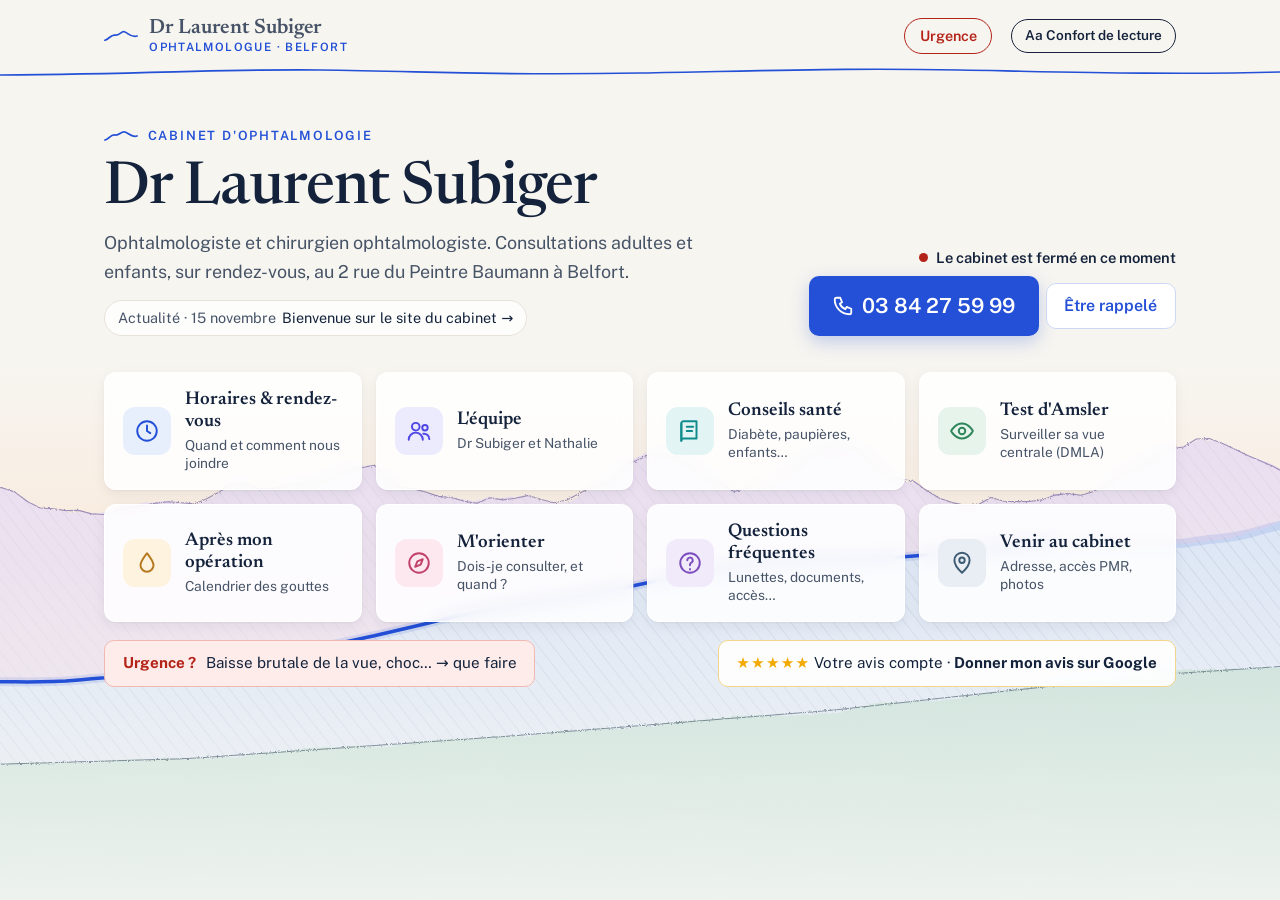
==== commit 248b6b70: "Update index.html" ====
--- a/index.html
+++ b/index.html
@@ -31,7 +31,7 @@
   <div class="ridge" id="ridge"><!--SCENE-->
       <svg class="scene desk" viewBox="0 150 1963 330" preserveAspectRatio="xMidYMax slice" role="img" aria-label="Esquisse de la crête des Vosges et du Ballon d'Alsace, les Alpes au loin">
       <rect class="sk-sky" x="0" y="0" width="1963" height="500"/>
-      <circle class="sk-sun" cx="560" cy="215" r="30"/>
+      <circle class="sk-sun" cx="1430" cy="200" r="30"/>
       <path class="sk-alps-fill" d="M0,275.0 L8,276.0 L16,276.0 L24,270.9 L32,268.7 L40,268.9 L48,270.9 L56,267.3 L64,267.3 L72,269.0 L80,271.0 L88,268.6 L96,267.0 L104,265.9 L112,261.7 L120,260.0 L128,258.1 L136,255.0 L144,249.0 L152,243.7 L160,236.7 L168,233.7 L176,237.0 L184,239.7 L192,238.7 L200,235.3 L208,232.3 L216,230.9 L224,236.1 L232,239.6 L240,242.0 L248,252.1 L256,254.0 L264,251.1 L272,249.0 L280,250.6 L288,259.9 L296,266.7 L304,268.4 L312,262.1 L320,252.4 L328,246.7 L336,246.7 L344,239.3 L352,236.4 L360,227.9 L368,221.0 L376,214.1 L384,215.4 L392,217.7 L400,210.4 L408,209.6 L416,216.3 L424,227.0 L432,238.7 L440,243.9 L448,248.7 L456,254.4 L464,250.9 L472,252.1 L480,256.1 L488,259.9 L496,258.3 L504,256.0 L512,257.7 L520,249.1 L528,240.6 L536,226.6 L544,210.6 L552,208.4 L560,218.4 L568,223.9 L576,222.6 L584,223.3 L592,225.9 L600,231.9 L608,235.9 L616,236.4 L624,237.6 L632,237.4 L640,239.6 L648,240.0 L656,237.6 L664,235.7 L672,234.3 L680,232.9 L688,232.0 L696,232.7 L704,233.4 L712,230.0 L720,225.7 L728,220.6 L736,221.3 L744,224.0 L752,224.0 L760,222.7 L768,220.7 L776,219.7 L784,217.6 L792,213.7 L800,211.6 L808,210.9 L816,209.3 L824,216.9 L832,223.0 L840,224.0 L848,226.0 L856,228.7 L864,229.4 L872,231.7 L880,233.0 L888,229.6 L896,230.9 L904,229.9 L912,228.1 L920,230.7 L928,232.7 L936,231.0 L944,226.7 L952,222.6 L960,219.9 L968,211.7 L976,207.7 L984,204.4 L992,202.3 L1000,201.6 L1008,203.6 L1016,209.7 L1024,216.3 L1032,220.9 L1040,225.7 L1048,223.6 L1056,220.0 L1064,216.6 L1072,213.3 L1080,207.0 L1088,199.6 L1096,196.0 L1104,194.0 L1112,195.3 L1120,199.7 L1128,206.6 L1136,214.9 L1144,218.1 L1152,219.3 L1160,225.1 L1168,229.9 L1176,232.6 L1184,234.3 L1192,233.9 L1200,229.4 L1208,231.7 L1216,232.0 L1224,231.9 L1232,230.9 L1240,227.9 L1248,227.0 L1256,228.0 L1264,225.7 L1272,220.6 L1280,215.0 L1288,210.4 L1296,207.0 L1304,200.6 L1312,199.0 L1320,198.0 L1328,193.0 L1336,192.7 L1344,195.6 L1352,199.4 L1360,203.3 L1368,206.7 L1376,210.1 L1384,214.6 L1392,207.0 L1400,202.9 L1408,199.6 L1416,205.9 L1424,208.1 L1432,212.0 L1440,214.9 L1448,210.7 L1456,221.6 L1464,219.1 L1472,216.0 L1480,213.3 L1488,212.0 L1496,211.4 L1504,209.9 L1512,208.9 L1520,208.0 L1528,207.1 L1536,205.3 L1544,201.7 L1552,199.1 L1560,198.0 L1568,203.1 L1576,212.4 L1584,207.4 L1592,200.1 L1600,201.0 L1608,203.3 L1616,204.0 L1624,203.3 L1632,203.0 L1640,205.4 L1648,205.7 L1656,205.0 L1664,205.4 L1672,210.4 L1680,234.4 L1688,235.0 L1696,232.4 L1704,232.1 L1712,233.6 L1720,236.4 L1728,237.0 L1736,236.1 L1744,235.9 L1752,238.7 L1760,240.0 L1768,239.4 L1776,222.6 L1784,214.4 L1792,215.0 L1800,219.0 L1808,221.7 L1816,225.6 L1824,230.4 L1832,235.0 L1840,239.3 L1848,243.7 L1856,229.3 L1864,222.0 L1872,227.0 L1880,227.0 L1888,227.0 L1896,227.4 L1904,224.3 L1912,217.0 L1920,211.7 L1928,209.0 L1936,209.4 L1944,211.4 L1952,216.6 L1960,223.1 L1962,223.9 L1963,500 L0,500 Z"/>
       <path class="sk-hatch light" d="M0,275.0 L8,276.0 L16,276.0 L24,270.9 L32,268.7 L40,268.9 L48,270.9 L56,267.3 L64,267.3 L72,269.0 L80,271.0 L88,268.6 L96,267.0 L104,265.9 L112,261.7 L120,260.0 L128,258.1 L136,255.0 L144,249.0 L152,243.7 L160,236.7 L168,233.7 L176,237.0 L184,239.7 L192,238.7 L200,235.3 L208,232.3 L216,230.9 L224,236.1 L232,239.6 L240,242.0 L248,252.1 L256,254.0 L264,251.1 L272,249.0 L280,250.6 L288,259.9 L296,266.7 L304,268.4 L312,262.1 L320,252.4 L328,246.7 L336,246.7 L344,239.3 L352,236.4 L360,227.9 L368,221.0 L376,214.1 L384,215.4 L392,217.7 L400,210.4 L408,209.6 L416,216.3 L424,227.0 L432,238.7 L440,243.9 L448,248.7 L456,254.4 L464,250.9 L472,252.1 L480,256.1 L488,259.9 L496,258.3 L504,256.0 L512,257.7 L520,249.1 L528,240.6 L536,226.6 L544,210.6 L552,208.4 L560,218.4 L568,223.9 L576,222.6 L584,223.3 L592,225.9 L600,231.9 L608,235.9 L616,236.4 L624,237.6 L632,237.4 L640,239.6 L648,240.0 L656,237.6 L664,235.7 L672,234.3 L680,232.9 L688,232.0 L696,232.7 L704,233.4 L712,230.0 L720,225.7 L728,220.6 L736,221.3 L744,224.0 L752,224.0 L760,222.7 L768,220.7 L776,219.7 L784,217.6 L792,213.7 L800,211.6 L808,210.9 L816,209.3 L824,216.9 L832,223.0 L840,224.0 L848,226.0 L856,228.7 L864,229.4 L872,231.7 L880,233.0 L888,229.6 L896,230.9 L904,229.9 L912,228.1 L920,230.7 L928,232.7 L936,231.0 L944,226.7 L952,222.6 L960,219.9 L968,211.7 L976,207.7 L984,204.4 L992,202.3 L1000,201.6 L1008,203.6 L1016,209.7 L1024,216.3 L1032,220.9 L1040,225.7 L1048,223.6 L1056,220.0 L1064,216.6 L1072,213.3 L1080,207.0 L1088,199.6 L1096,196.0 L1104,194.0 L1112,195.3 L1120,199.7 L1128,206.6 L1136,214.9 L1144,218.1 L1152,219.3 L1160,225.1 L1168,229.9 L1176,232.6 L1184,234.3 L1192,233.9 L1200,229.4 L1208,231.7 L1216,232.0 L1224,231.9 L1232,230.9 L1240,227.9 L1248,227.0 L1256,228.0 L1264,225.7 L1272,220.6 L1280,215.0 L1288,210.4 L1296,207.0 L1304,200.6 L1312,199.0 L1320,198.0 L1328,193.0 L1336,192.7 L1344,195.6 L1352,199.4 L1360,203.3 L1368,206.7 L1376,210.1 L1384,214.6 L1392,207.0 L1400,202.9 L1408,199.6 L1416,205.9 L1424,208.1 L1432,212.0 L1440,214.9 L1448,210.7 L1456,221.6 L1464,219.1 L1472,216.0 L1480,213.3 L1488,212.0 L1496,211.4 L1504,209.9 L1512,208.9 L1520,208.0 L1528,207.1 L1536,205.3 L1544,201.7 L1552,199.1 L1560,198.0 L1568,203.1 L1576,212.4 L1584,207.4 L1592,200.1 L1600,201.0 L1608,203.3 L1616,204.0 L1624,203.3 L1632,203.0 L1640,205.4 L1648,205.7 L1656,205.0 L1664,205.4 L1672,210.4 L1680,234.4 L1688,235.0 L1696,232.4 L1704,232.1 L1712,233.6 L1720,236.4 L1728,237.0 L1736,236.1 L1744,235.9 L1752,238.7 L1760,240.0 L1768,239.4 L1776,222.6 L1784,214.4 L1792,215.0 L1800,219.0 L1808,221.7 L1816,225.6 L1824,230.4 L1832,235.0 L1840,239.3 L1848,243.7 L1856,229.3 L1864,222.0 L1872,227.0 L1880,227.0 L1888,227.0 L1896,227.4 L1904,224.3 L1912,217.0 L1920,211.7 L1928,209.0 L1936,209.4 L1944,211.4 L1952,216.6 L1960,223.1 L1962,223.9 L1963,500 L0,500 Z"/>
       <path class="sk-alps" d="M0,275.0 L8,276.0 L16,276.0 L24,270.9 L32,268.7 L40,268.9 L48,270.9 L56,267.3 L64,267.3 L72,269.0 L80,271.0 L88,268.6 L96,267.0 L104,265.9 L112,261.7 L120,260.0 L128,258.1 L136,255.0 L144,249.0 L152,243.7 L160,236.7 L168,233.7 L176,237.0 L184,239.7 L192,238.7 L200,235.3 L208,232.3 L216,230.9 L224,236.1 L232,239.6 L240,242.0 L248,252.1 L256,254.0 L264,251.1 L272,249.0 L280,250.6 L288,259.9 L296,266.7 L304,268.4 L312,262.1 L320,252.4 L328,246.7 L336,246.7 L344,239.3 L352,236.4 L360,227.9 L368,221.0 L376,214.1 L384,215.4 L392,217.7 L400,210.4 L408,209.6 L416,216.3 L424,227.0 L432,238.7 L440,243.9 L448,248.7 L456,254.4 L464,250.9 L472,252.1 L480,256.1 L488,259.9 L496,258.3 L504,256.0 L512,257.7 L520,249.1 L528,240.6 L536,226.6 L544,210.6 L552,208.4 L560,218.4 L568,223.9 L576,222.6 L584,223.3 L592,225.9 L600,231.9 L608,235.9 L616,236.4 L624,237.6 L632,237.4 L640,239.6 L648,240.0 L656,237.6 L664,235.7 L672,234.3 L680,232.9 L688,232.0 L696,232.7 L704,233.4 L712,230.0 L720,225.7 L728,220.6 L736,221.3 L744,224.0 L752,224.0 L760,222.7 L768,220.7 L776,219.7 L784,217.6 L792,213.7 L800,211.6 L808,210.9 L816,209.3 L824,216.9 L832,223.0 L840,224.0 L848,226.0 L856,228.7 L864,229.4 L872,231.7 L880,233.0 L888,229.6 L896,230.9 L904,229.9 L912,228.1 L920,230.7 L928,232.7 L936,231.0 L944,226.7 L952,222.6 L960,219.9 L968,211.7 L976,207.7 L984,204.4 L992,202.3 L1000,201.6 L1008,203.6 L1016,209.7 L1024,216.3 L1032,220.9 L1040,225.7 L1048,223.6 L1056,220.0 L1064,216.6 L1072,213.3 L1080,207.0 L1088,199.6 L1096,196.0 L1104,194.0 L1112,195.3 L1120,199.7 L1128,206.6 L1136,214.9 L1144,218.1 L1152,219.3 L1160,225.1 L1168,229.9 L1176,232.6 L1184,234.3 L1192,233.9 L1200,229.4 L1208,231.7 L1216,232.0 L1224,231.9 L1232,230.9 L1240,227.9 L1248,227.0 L1256,228.0 L1264,225.7 L1272,220.6 L1280,215.0 L1288,210.4 L1296,207.0 L1304,200.6 L1312,199.0 L1320,198.0 L1328,193.0 L1336,192.7 L1344,195.6 L1352,199.4 L1360,203.3 L1368,206.7 L1376,210.1 L1384,214.6 L1392,207.0 L1400,202.9 L1408,199.6 L1416,205.9 L1424,208.1 L1432,212.0 L1440,214.9 L1448,210.7 L1456,221.6 L1464,219.1 L1472,216.0 L1480,213.3 L1488,212.0 L1496,211.4 L1504,209.9 L1512,208.9 L1520,208.0 L1528,207.1 L1536,205.3 L1544,201.7 L1552,199.1 L1560,198.0 L1568,203.1 L1576,212.4 L1584,207.4 L1592,200.1 L1600,201.0 L1608,203.3 L1616,204.0 L1624,203.3 L1632,203.0 L1640,205.4 L1648,205.7 L1656,205.0 L1664,205.4 L1672,210.4 L1680,234.4 L1688,235.0 L1696,232.4 L1704,232.1 L1712,233.6 L1720,236.4 L1728,237.0 L1736,236.1 L1744,235.9 L1752,238.7 L1760,240.0 L1768,239.4 L1776,222.6 L1784,214.4 L1792,215.0 L1800,219.0 L1808,221.7 L1816,225.6 L1824,230.4 L1832,235.0 L1840,239.3 L1848,243.7 L1856,229.3 L1864,222.0 L1872,227.0 L1880,227.0 L1888,227.0 L1896,227.4 L1904,224.3 L1912,217.0 L1920,211.7 L1928,209.0 L1936,209.4 L1944,211.4 L1952,216.6 L1960,223.1 L1962,223.9"/>
@@ -45,7 +45,7 @@
     </svg>
       <svg class="scene mob" viewBox="1050 170 913 300" preserveAspectRatio="xMidYMax slice" role="img" aria-label="Esquisse de la crête des Vosges et du Ballon d'Alsace, les Alpes au loin">
       <rect class="sk-sky" x="0" y="0" width="1963" height="500"/>
-      <circle class="sk-sun" cx="560" cy="215" r="30"/>
+      <circle class="sk-sun" cx="1430" cy="200" r="30"/>
       <path class="sk-alps-fill" d="M0,275.0 L8,276.0 L16,276.0 L24,270.9 L32,268.7 L40,268.9 L48,270.9 L56,267.3 L64,267.3 L72,269.0 L80,271.0 L88,268.6 L96,267.0 L104,265.9 L112,261.7 L120,260.0 L128,258.1 L136,255.0 L144,249.0 L152,243.7 L160,236.7 L168,233.7 L176,237.0 L184,239.7 L192,238.7 L200,235.3 L208,232.3 L216,230.9 L224,236.1 L232,239.6 L240,242.0 L248,252.1 L256,254.0 L264,251.1 L272,249.0 L280,250.6 L288,259.9 L296,266.7 L304,268.4 L312,262.1 L320,252.4 L328,246.7 L336,246.7 L344,239.3 L352,236.4 L360,227.9 L368,221.0 L376,214.1 L384,215.4 L392,217.7 L400,210.4 L408,209.6 L416,216.3 L424,227.0 L432,238.7 L440,243.9 L448,248.7 L456,254.4 L464,250.9 L472,252.1 L480,256.1 L488,259.9 L496,258.3 L504,256.0 L512,257.7 L520,249.1 L528,240.6 L536,226.6 L544,210.6 L552,208.4 L560,218.4 L568,223.9 L576,222.6 L584,223.3 L592,225.9 L600,231.9 L608,235.9 L616,236.4 L624,237.6 L632,237.4 L640,239.6 L648,240.0 L656,237.6 L664,235.7 L672,234.3 L680,232.9 L688,232.0 L696,232.7 L704,233.4 L712,230.0 L720,225.7 L728,220.6 L736,221.3 L744,224.0 L752,224.0 L760,222.7 L768,220.7 L776,219.7 L784,217.6 L792,213.7 L800,211.6 L808,210.9 L816,209.3 L824,216.9 L832,223.0 L840,224.0 L848,226.0 L856,228.7 L864,229.4 L872,231.7 L880,233.0 L888,229.6 L896,230.9 L904,229.9 L912,228.1 L920,230.7 L928,232.7 L936,231.0 L944,226.7 L952,222.6 L960,219.9 L968,211.7 L976,207.7 L984,204.4 L992,202.3 L1000,201.6 L1008,203.6 L1016,209.7 L1024,216.3 L1032,220.9 L1040,225.7 L1048,223.6 L1056,220.0 L1064,216.6 L1072,213.3 L1080,207.0 L1088,199.6 L1096,196.0 L1104,194.0 L1112,195.3 L1120,199.7 L1128,206.6 L1136,214.9 L1144,218.1 L1152,219.3 L1160,225.1 L1168,229.9 L1176,232.6 L1184,234.3 L1192,233.9 L1200,229.4 L1208,231.7 L1216,232.0 L1224,231.9 L1232,230.9 L1240,227.9 L1248,227.0 L1256,228.0 L1264,225.7 L1272,220.6 L1280,215.0 L1288,210.4 L1296,207.0 L1304,200.6 L1312,199.0 L1320,198.0 L1328,193.0 L1336,192.7 L1344,195.6 L1352,199.4 L1360,203.3 L1368,206.7 L1376,210.1 L1384,214.6 L1392,207.0 L1400,202.9 L1408,199.6 L1416,205.9 L1424,208.1 L1432,212.0 L1440,214.9 L1448,210.7 L1456,221.6 L1464,219.1 L1472,216.0 L1480,213.3 L1488,212.0 L1496,211.4 L1504,209.9 L1512,208.9 L1520,208.0 L1528,207.1 L1536,205.3 L1544,201.7 L1552,199.1 L1560,198.0 L1568,203.1 L1576,212.4 L1584,207.4 L1592,200.1 L1600,201.0 L1608,203.3 L1616,204.0 L1624,203.3 L1632,203.0 L1640,205.4 L1648,205.7 L1656,205.0 L1664,205.4 L1672,210.4 L1680,234.4 L1688,235.0 L1696,232.4 L1704,232.1 L1712,233.6 L1720,236.4 L1728,237.0 L1736,236.1 L1744,235.9 L1752,238.7 L1760,240.0 L1768,239.4 L1776,222.6 L1784,214.4 L1792,215.0 L1800,219.0 L1808,221.7 L1816,225.6 L1824,230.4 L1832,235.0 L1840,239.3 L1848,243.7 L1856,229.3 L1864,222.0 L1872,227.0 L1880,227.0 L1888,227.0 L1896,227.4 L1904,224.3 L1912,217.0 L1920,211.7 L1928,209.0 L1936,209.4 L1944,211.4 L1952,216.6 L1960,223.1 L1962,223.9 L1963,500 L0,500 Z"/>
       <path class="sk-hatch light" d="M0,275.0 L8,276.0 L16,276.0 L24,270.9 L32,268.7 L40,268.9 L48,270.9 L56,267.3 L64,267.3 L72,269.0 L80,271.0 L88,268.6 L96,267.0 L104,265.9 L112,261.7 L120,260.0 L128,258.1 L136,255.0 L144,249.0 L152,243.7 L160,236.7 L168,233.7 L176,237.0 L184,239.7 L192,238.7 L200,235.3 L208,232.3 L216,230.9 L224,236.1 L232,239.6 L240,242.0 L248,252.1 L256,254.0 L264,251.1 L272,249.0 L280,250.6 L288,259.9 L296,266.7 L304,268.4 L312,262.1 L320,252.4 L328,246.7 L336,246.7 L344,239.3 L352,236.4 L360,227.9 L368,221.0 L376,214.1 L384,215.4 L392,217.7 L400,210.4 L408,209.6 L416,216.3 L424,227.0 L432,238.7 L440,243.9 L448,248.7 L456,254.4 L464,250.9 L472,252.1 L480,256.1 L488,259.9 L496,258.3 L504,256.0 L512,257.7 L520,249.1 L528,240.6 L536,226.6 L544,210.6 L552,208.4 L560,218.4 L568,223.9 L576,222.6 L584,223.3 L592,225.9 L600,231.9 L608,235.9 L616,236.4 L624,237.6 L632,237.4 L640,239.6 L648,240.0 L656,237.6 L664,235.7 L672,234.3 L680,232.9 L688,232.0 L696,232.7 L704,233.4 L712,230.0 L720,225.7 L728,220.6 L736,221.3 L744,224.0 L752,224.0 L760,222.7 L768,220.7 L776,219.7 L784,217.6 L792,213.7 L800,211.6 L808,210.9 L816,209.3 L824,216.9 L832,223.0 L840,224.0 L848,226.0 L856,228.7 L864,229.4 L872,231.7 L880,233.0 L888,229.6 L896,230.9 L904,229.9 L912,228.1 L920,230.7 L928,232.7 L936,231.0 L944,226.7 L952,222.6 L960,219.9 L968,211.7 L976,207.7 L984,204.4 L992,202.3 L1000,201.6 L1008,203.6 L1016,209.7 L1024,216.3 L1032,220.9 L1040,225.7 L1048,223.6 L1056,220.0 L1064,216.6 L1072,213.3 L1080,207.0 L1088,199.6 L1096,196.0 L1104,194.0 L1112,195.3 L1120,199.7 L1128,206.6 L1136,214.9 L1144,218.1 L1152,219.3 L1160,225.1 L1168,229.9 L1176,232.6 L1184,234.3 L1192,233.9 L1200,229.4 L1208,231.7 L1216,232.0 L1224,231.9 L1232,230.9 L1240,227.9 L1248,227.0 L1256,228.0 L1264,225.7 L1272,220.6 L1280,215.0 L1288,210.4 L1296,207.0 L1304,200.6 L1312,199.0 L1320,198.0 L1328,193.0 L1336,192.7 L1344,195.6 L1352,199.4 L1360,203.3 L1368,206.7 L1376,210.1 L1384,214.6 L1392,207.0 L1400,202.9 L1408,199.6 L1416,205.9 L1424,208.1 L1432,212.0 L1440,214.9 L1448,210.7 L1456,221.6 L1464,219.1 L1472,216.0 L1480,213.3 L1488,212.0 L1496,211.4 L1504,209.9 L1512,208.9 L1520,208.0 L1528,207.1 L1536,205.3 L1544,201.7 L1552,199.1 L1560,198.0 L1568,203.1 L1576,212.4 L1584,207.4 L1592,200.1 L1600,201.0 L1608,203.3 L1616,204.0 L1624,203.3 L1632,203.0 L1640,205.4 L1648,205.7 L1656,205.0 L1664,205.4 L1672,210.4 L1680,234.4 L1688,235.0 L1696,232.4 L1704,232.1 L1712,233.6 L1720,236.4 L1728,237.0 L1736,236.1 L1744,235.9 L1752,238.7 L1760,240.0 L1768,239.4 L1776,222.6 L1784,214.4 L1792,215.0 L1800,219.0 L1808,221.7 L1816,225.6 L1824,230.4 L1832,235.0 L1840,239.3 L1848,243.7 L1856,229.3 L1864,222.0 L1872,227.0 L1880,227.0 L1888,227.0 L1896,227.4 L1904,224.3 L1912,217.0 L1920,211.7 L1928,209.0 L1936,209.4 L1944,211.4 L1952,216.6 L1960,223.1 L1962,223.9 L1963,500 L0,500 Z"/>
       <path class="sk-alps" d="M0,275.0 L8,276.0 L16,276.0 L24,270.9 L32,268.7 L40,268.9 L48,270.9 L56,267.3 L64,267.3 L72,269.0 L80,271.0 L88,268.6 L96,267.0 L104,265.9 L112,261.7 L120,260.0 L128,258.1 L136,255.0 L144,249.0 L152,243.7 L160,236.7 L168,233.7 L176,237.0 L184,239.7 L192,238.7 L200,235.3 L208,232.3 L216,230.9 L224,236.1 L232,239.6 L240,242.0 L248,252.1 L256,254.0 L264,251.1 L272,249.0 L280,250.6 L288,259.9 L296,266.7 L304,268.4 L312,262.1 L320,252.4 L328,246.7 L336,246.7 L344,239.3 L352,236.4 L360,227.9 L368,221.0 L376,214.1 L384,215.4 L392,217.7 L400,210.4 L408,209.6 L416,216.3 L424,227.0 L432,238.7 L440,243.9 L448,248.7 L456,254.4 L464,250.9 L472,252.1 L480,256.1 L488,259.9 L496,258.3 L504,256.0 L512,257.7 L520,249.1 L528,240.6 L536,226.6 L544,210.6 L552,208.4 L560,218.4 L568,223.9 L576,222.6 L584,223.3 L592,225.9 L600,231.9 L608,235.9 L616,236.4 L624,237.6 L632,237.4 L640,239.6 L648,240.0 L656,237.6 L664,235.7 L672,234.3 L680,232.9 L688,232.0 L696,232.7 L704,233.4 L712,230.0 L720,225.7 L728,220.6 L736,221.3 L744,224.0 L752,224.0 L760,222.7 L768,220.7 L776,219.7 L784,217.6 L792,213.7 L800,211.6 L808,210.9 L816,209.3 L824,216.9 L832,223.0 L840,224.0 L848,226.0 L856,228.7 L864,229.4 L872,231.7 L880,233.0 L888,229.6 L896,230.9 L904,229.9 L912,228.1 L920,230.7 L928,232.7 L936,231.0 L944,226.7 L952,222.6 L960,219.9 L968,211.7 L976,207.7 L984,204.4 L992,202.3 L1000,201.6 L1008,203.6 L1016,209.7 L1024,216.3 L1032,220.9 L1040,225.7 L1048,223.6 L1056,220.0 L1064,216.6 L1072,213.3 L1080,207.0 L1088,199.6 L1096,196.0 L1104,194.0 L1112,195.3 L1120,199.7 L1128,206.6 L1136,214.9 L1144,218.1 L1152,219.3 L1160,225.1 L1168,229.9 L1176,232.6 L1184,234.3 L1192,233.9 L1200,229.4 L1208,231.7 L1216,232.0 L1224,231.9 L1232,230.9 L1240,227.9 L1248,227.0 L1256,228.0 L1264,225.7 L1272,220.6 L1280,215.0 L1288,210.4 L1296,207.0 L1304,200.6 L1312,199.0 L1320,198.0 L1328,193.0 L1336,192.7 L1344,195.6 L1352,199.4 L1360,203.3 L1368,206.7 L1376,210.1 L1384,214.6 L1392,207.0 L1400,202.9 L1408,199.6 L1416,205.9 L1424,208.1 L1432,212.0 L1440,214.9 L1448,210.7 L1456,221.6 L1464,219.1 L1472,216.0 L1480,213.3 L1488,212.0 L1496,211.4 L1504,209.9 L1512,208.9 L1520,208.0 L1528,207.1 L1536,205.3 L1544,201.7 L1552,199.1 L1560,198.0 L1568,203.1 L1576,212.4 L1584,207.4 L1592,200.1 L1600,201.0 L1608,203.3 L1616,204.0 L1624,203.3 L1632,203.0 L1640,205.4 L1648,205.7 L1656,205.0 L1664,205.4 L1672,210.4 L1680,234.4 L1688,235.0 L1696,232.4 L1704,232.1 L1712,233.6 L1720,236.4 L1728,237.0 L1736,236.1 L1744,235.9 L1752,238.7 L1760,240.0 L1768,239.4 L1776,222.6 L1784,214.4 L1792,215.0 L1800,219.0 L1808,221.7 L1816,225.6 L1824,230.4 L1832,235.0 L1840,239.3 L1848,243.7 L1856,229.3 L1864,222.0 L1872,227.0 L1880,227.0 L1888,227.0 L1896,227.4 L1904,224.3 L1912,217.0 L1920,211.7 L1928,209.0 L1936,209.4 L1944,211.4 L1952,216.6 L1960,223.1 L1962,223.9"/>
@@ -80,7 +80,7 @@
         <a class="tile c-blue" style="--i:1" href="rdv.html"><span class="ico"><svg viewBox="0 0 24 24" aria-hidden="true"><circle cx="12" cy="12" r="9"/><path d="M12 7v5l3 2"/></svg></span><span class="t"><b>Horaires &amp; rendez-vous</b><span>Quand et comment nous joindre</span></span></a>
         <a class="tile c-indigo" style="--i:2" href="equipe.html"><span class="ico"><svg viewBox="0 0 24 24" aria-hidden="true"><circle cx="9" cy="8" r="3.5"/><path d="M2.5 20a6.5 6.5 0 0 1 13 0"/><circle cx="17.5" cy="9" r="2.5"/><path d="M16 14.5a5 5 0 0 1 5.5 5"/></svg></span><span class="t"><b>L'équipe</b><span>Dr Subiger et Nathalie</span></span></a>
         <a class="tile c-teal" style="--i:3" href="conseils.html"><span class="ico"><svg viewBox="0 0 24 24" aria-hidden="true"><path d="M4 5a2 2 0 0 1 2-2h12v16H6a2 2 0 0 0-2 2z"/><path d="M4 21V5M9 8h6M9 12h5"/></svg></span><span class="t"><b>Conseils santé</b><span>Diabète, paupières, enfants…</span></span></a>
-        <a class="tile c-green" style="--i:4" href="suivi.html"><span class="ico"><svg viewBox="0 0 24 24" aria-hidden="true"><path d="M2 12s3.5-7 10-7 10 7 10 7-3.5 7-10 7S2 12 2 12z"/><circle cx="12" cy="12" r="3"/></svg></span><span class="t"><b>Mon suivi</b><span>Rappels, test d'Amsler, minuteurs</span></span></a>
+        <a class="tile c-green" style="--i:4" href="suivi.html"><span class="ico"><svg viewBox="0 0 24 24" aria-hidden="true"><path d="M2 12s3.5-7 10-7 10 7 10 7-3.5 7-10 7S2 12 2 12z"/><circle cx="12" cy="12" r="3"/></svg></span><span class="t"><b>Test d'Amsler</b><span>Surveiller sa vue centrale (DMLA)</span></span></a>
         <a class="tile c-amber" style="--i:5" href="operation.html"><span class="ico"><svg viewBox="0 0 24 24" aria-hidden="true"><path d="M12 3c3 4 6 7.5 6 11a6 6 0 0 1-12 0c0-3.5 3-7 6-11z"/></svg></span><span class="t"><b>Après mon opération</b><span>Calendrier des gouttes</span></span></a>
         <a class="tile c-rose" style="--i:6" href="orientation.html"><span class="ico"><svg viewBox="0 0 24 24" aria-hidden="true"><circle cx="12" cy="12" r="9"/><path d="M15.5 8.5l-2 5-5 2 2-5z"/></svg></span><span class="t"><b>M'orienter</b><span>Dois-je consulter, et quand ?</span></span></a>
         <a class="tile c-violet" style="--i:7" href="faq.html"><span class="ico"><svg viewBox="0 0 24 24" aria-hidden="true"><circle cx="12" cy="12" r="9"/><path d="M9.5 9.5a2.5 2.5 0 1 1 3.5 2.3c-.6.3-1 .8-1 1.5V14M12 17.5v.5"/></svg></span><span class="t"><b>Questions fréquentes</b><span>Lunettes, documents, accès…</span></span></a>
--- a/style.css
+++ b/style.css
@@ -560,3 +560,30 @@
 .hub-bottom{justify-content:space-between}
 @media (max-width:1100px){.hero2-text .news-line{display:inline-flex}}
 @media (max-width:760px){.hero2-text .news-line{display:none}}
+
+.two > *,.team > *{min-width:0}
+.form .field input,.form .field select,.form textarea{width:100%;max-width:100%;box-sizing:border-box}
+.form .chips input,.form .consent input{width:18px;height:18px}
+.form .chips input{position:absolute;opacity:0;width:1px;height:1px}
+.scene{overflow:hidden}
+html,body{overflow-x:hidden}
+
+/* page Accès */
+.acces-grid{display:grid;grid-template-columns:1.25fr 1fr;gap:28px;align-items:start;margin-top:1.5rem}
+.plan-wrap{margin:0}
+.plan{width:100%;height:auto;display:block;border-radius:18px;box-shadow:var(--shadow)}
+.plan-wrap figcaption{font-size:.8rem;color:var(--ink-2);margin-top:.4rem}
+.plan-walk{animation:walk 1.4s linear infinite}
+@keyframes walk{to{stroke-dashoffset:-22}}
+@media (prefers-reduced-motion:reduce){.plan-walk{animation:none}}
+.acces-cards{display:grid;gap:14px}
+.acces-card{display:flex;gap:16px;background:#fff;border:1px solid #e7e3da;border-radius:var(--radius);padding:18px;box-shadow:var(--shadow)}
+.acces-card h3{margin:0 0 .3rem;font-size:1.2rem}
+.acces-card p{margin:.2rem 0}
+.acces-ico{flex:none;width:44px;height:44px;border-radius:12px;display:grid;place-items:center;font-weight:700;font-size:1.2rem}
+.arrets{list-style:none;padding:0;margin:.4rem 0}
+.arrets li{display:flex;flex-wrap:wrap;align-items:center;gap:.3rem .5rem;padding:.5rem 0;border-bottom:1px solid #eee}
+.arrets li:last-child{border-bottom:0}
+.lignes{display:flex;gap:4px;margin-left:auto}
+.ligne{display:inline-grid;place-items:center;min-width:28px;height:24px;padding:0 6px;border-radius:6px;background:#14233b;color:#fff;font-weight:700;font-size:.82rem}
+@media (max-width:900px){.acces-grid{grid-template-columns:1fr}}
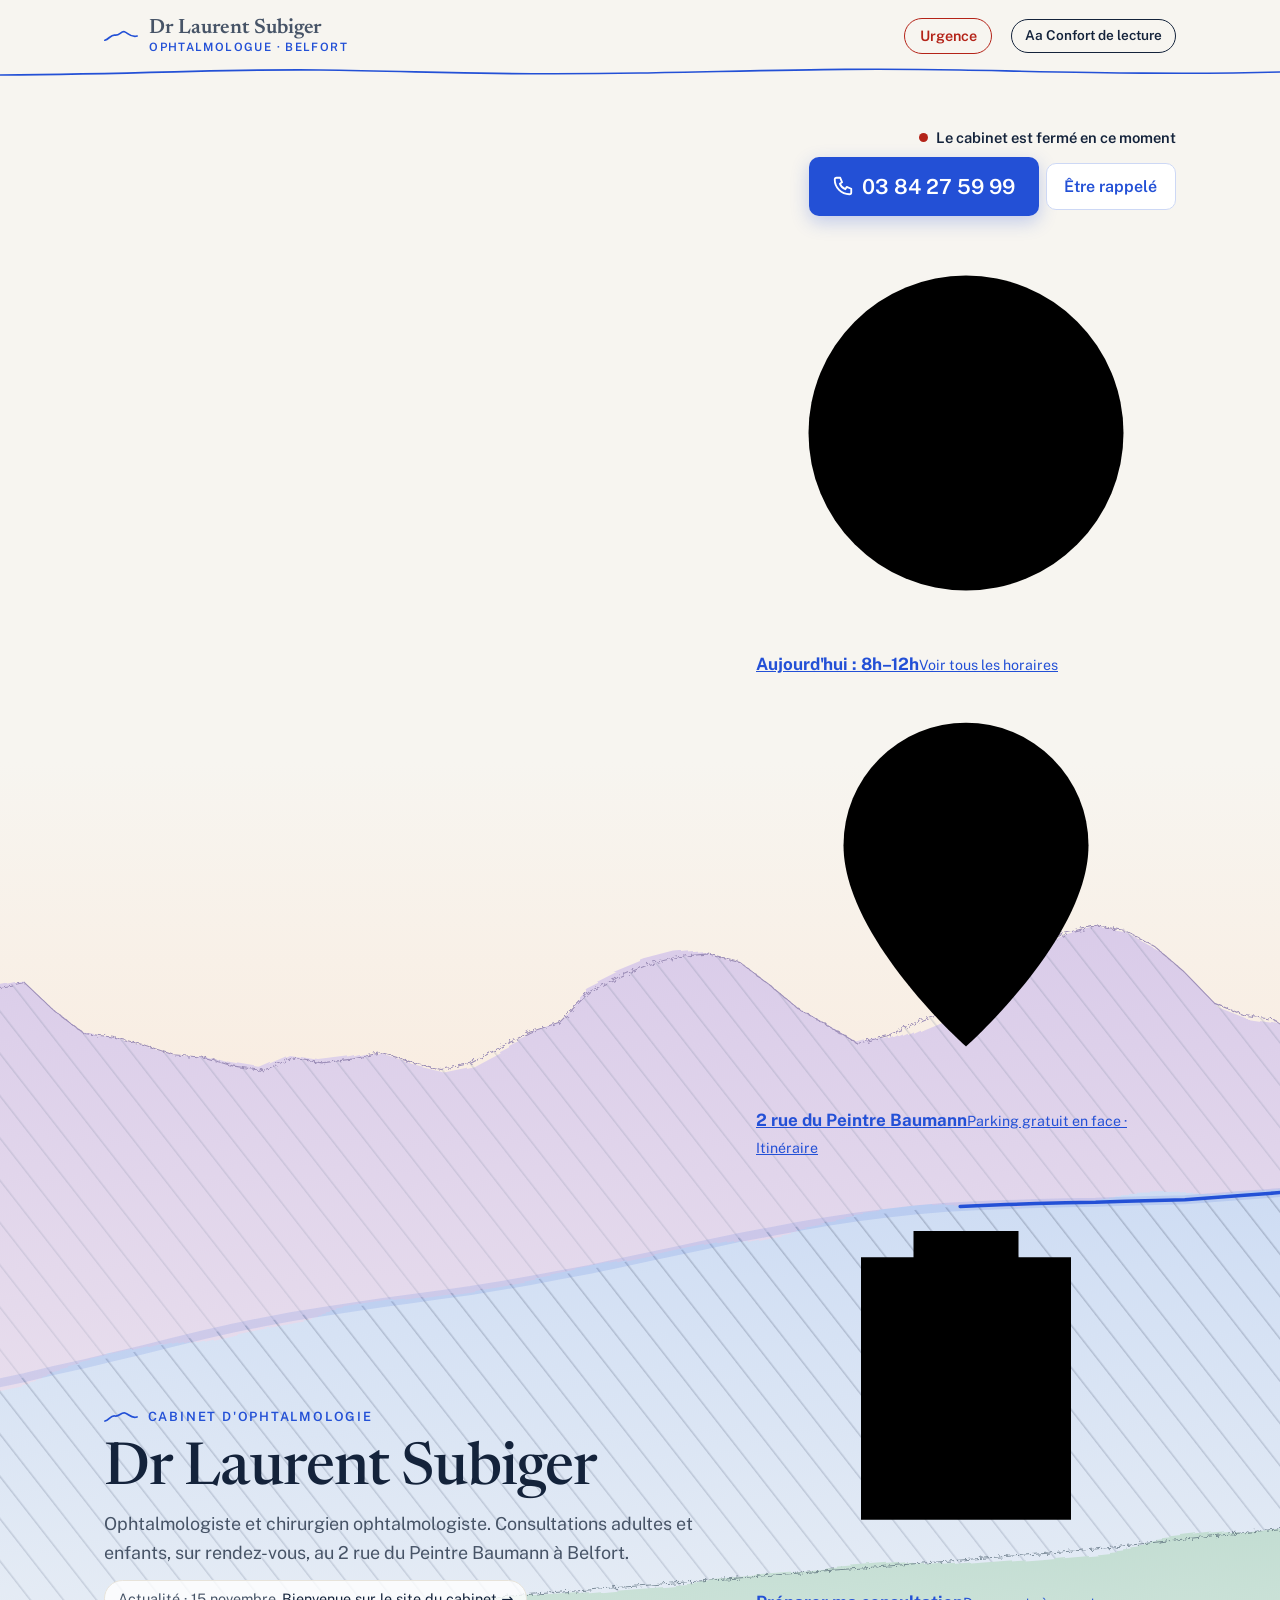
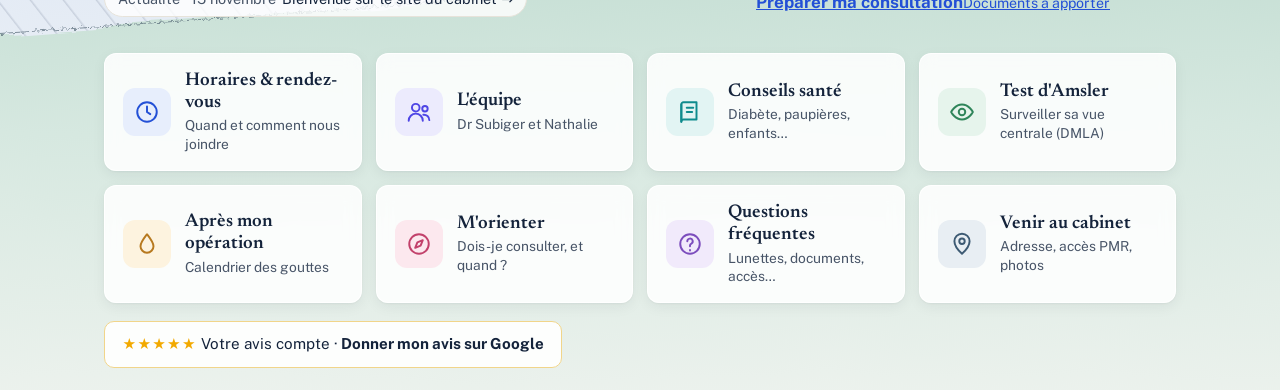
==== commit b1b4320c: "Update index.html" ====
--- a/index.html
+++ b/index.html
@@ -15,14 +15,14 @@
 </head>
 <body class="hub">
 <svg width="0" height="0" style="position:absolute" aria-hidden="true"><defs>
-  <pattern id="hatch" width="7" height="7" patternUnits="userSpaceOnUse" patternTransform="rotate(-38)"><line x1="0" y1="0" x2="0" y2="7" stroke="#8d97a8" stroke-width=".7" opacity=".45"/></pattern>
-  <pattern id="hatch2" width="5" height="5" patternUnits="userSpaceOnUse" patternTransform="rotate(-38)"><line x1="0" y1="0" x2="0" y2="5" stroke="#5b6577" stroke-width=".7" opacity=".5"/></pattern>
+  <pattern id="hatch" width="7" height="7" patternUnits="userSpaceOnUse" patternTransform="rotate(-38)"><line x1="0" y1="0" x2="0" y2="7" stroke="#7d89a0" stroke-width=".8" opacity=".7"/></pattern>
+  <pattern id="hatch2" width="5" height="5" patternUnits="userSpaceOnUse" patternTransform="rotate(-38)"><line x1="0" y1="0" x2="0" y2="5" stroke="#4d586b" stroke-width=".8" opacity=".7"/></pattern>
   <linearGradient id="fadeg" x1="0" y1="0" x2="0" y2="1"><stop offset="0" stop-color="#fff"/><stop offset=".55" stop-color="#fff" stop-opacity=".5"/><stop offset="1" stop-color="#fff" stop-opacity="0"/></linearGradient>
   <mask id="fade" maskUnits="userSpaceOnUse" x="0" y="150" width="1963" height="350"><rect x="0" y="150" width="1963" height="350" fill="url(#fadeg)"/></mask>
   <linearGradient id="gsky" gradientUnits="userSpaceOnUse" x1="0" y1="150" x2="0" y2="470"><stop offset="0" stop-color="#f7f5f0"/><stop offset=".3" stop-color="#f9ece0"/><stop offset=".52" stop-color="#fbdcc4"/><stop offset=".7" stop-color="#f6d7c8"/></linearGradient>
-  <linearGradient id="galps" gradientUnits="userSpaceOnUse" x1="0" y1="190" x2="0" y2="360"><stop offset="0" stop-color="#e9def0"/><stop offset="1" stop-color="#efe7ee"/></linearGradient>
-  <linearGradient id="gvos" gradientUnits="userSpaceOnUse" x1="0" y1="180" x2="0" y2="420"><stop offset="0" stop-color="#d6e2f6"/><stop offset="1" stop-color="#eef1f4"/></linearGradient>
-  <linearGradient id="gfront" gradientUnits="userSpaceOnUse" x1="0" y1="320" x2="0" y2="500"><stop offset="0" stop-color="#cfe3dc"/><stop offset="1" stop-color="#f1f4f0"/></linearGradient>
+  <linearGradient id="galps" gradientUnits="userSpaceOnUse" x1="0" y1="190" x2="0" y2="360"><stop offset="0" stop-color="#d9cbe9"/><stop offset="1" stop-color="#ece3ee"/></linearGradient>
+  <linearGradient id="gvos" gradientUnits="userSpaceOnUse" x1="0" y1="180" x2="0" y2="420"><stop offset="0" stop-color="#b9cdf0"/><stop offset=".45" stop-color="#d3e0f4"/><stop offset="1" stop-color="#edf1f5"/></linearGradient>
+  <linearGradient id="gfront" gradientUnits="userSpaceOnUse" x1="0" y1="320" x2="0" y2="500"><stop offset="0" stop-color="#b6d6c9"/><stop offset=".5" stop-color="#d6e8e0"/><stop offset="1" stop-color="#f1f4f0"/></linearGradient>
   <radialGradient id="gsun"><stop offset="0" stop-color="#f8b77a"/><stop offset=".6" stop-color="#fbcf9f" stop-opacity=".7"/><stop offset="1" stop-color="#fbdcc4" stop-opacity="0"/></radialGradient>
   <filter id="wash" x="-2%" y="-5%" width="104%" height="110%"><feTurbulence type="fractalNoise" baseFrequency=".02" numOctaves="3" seed="8"/><feDisplacementMap in="SourceGraphic" scale="7"/></filter>
   <filter id="pencil" x="-2%" y="-10%" width="104%" height="120%"><feTurbulence type="fractalNoise" baseFrequency=".9" numOctaves="2" seed="3"/><feDisplacementMap in="SourceGraphic" scale="1.8"/></filter>
@@ -42,6 +42,7 @@
       <g class="sk-ink" stroke-width="1.3"><circle cx="1712" cy="178.1" r="6"/><path d="M1696,185.1 V163.1 M1704,185.1 V163.1 M1692,186.1 H1722"/></g>
       <path class="halo" d="M0,379.2 L8,378.5 L16,377.7 L24,376.7 L32,375.5 L40,374.1 L48,372.6 L56,371.4 L64,370.2 L72,369.1 L80,368.2 L88,367.2 L96,366.2 L104,365.4 L112,364.6 L120,363.9 L128,363.3 L136,362.7 L144,362.2 L152,361.7 L160,361.2 L168,360.8 L176,360.2 L184,359.5 L192,358.8 L200,357.8 L208,356.8 L216,355.7 L224,354.3 L232,352.8 L240,351.3 L248,349.6 L256,347.7 L264,345.8 L272,343.7 L280,341.6 L288,339.3 L296,337.2 L304,335.0 L312,332.8 L320,331.0 L328,329.4 L336,328.1 L344,327.3 L352,326.6 L360,325.9 L368,325.7 L376,325.5 L384,325.3 L392,325.2 L400,325.2 L408,325.1 L416,325.4 L424,325.8 L432,326.4 L440,327.2 L448,328.2 L456,329.4 L464,330.8 L472,332.2 L480,333.7 L488,335.0 L496,336.3 L504,337.7 L512,338.8 L520,339.9 L528,340.9 L536,341.6 L544,342.3 L552,342.9 L560,343.2 L568,343.6 L576,343.9 L584,344.1 L592,344.2 L600,344.3 L608,344.2 L616,344.0 L624,343.7 L632,343.0 L640,342.3 L648,341.6 L656,340.7 L664,339.6 L672,338.5 L680,337.3 L688,336.1 L696,334.8 L704,333.7 L712,332.6 L720,331.6 L728,330.6 L736,329.6 L744,328.6 L752,327.6 L760,326.5 L768,325.2 L776,323.7 L784,322.1 L792,320.6 L800,318.9 L808,317.2 L816,315.5 L824,313.6 L832,311.8 L840,309.9 L848,308.0 L856,306.0 L864,304.0 L872,302.2 L880,300.6 L888,299.1 L896,297.8 L904,296.6 L912,295.4 L920,294.3 L928,293.2 L936,292.1 L944,290.8 L952,289.4 L960,287.9 L968,286.4 L976,284.7 L984,283.0 L992,281.3 L1000,279.6 L1008,277.9 L1016,276.4 L1024,274.9 L1032,273.5 L1040,272.3 L1048,271.3 L1056,270.4 L1064,269.7 L1072,269.3 L1080,269.0 L1088,268.7 L1096,268.5 L1104,268.4 L1112,268.1 L1120,267.9 L1128,267.7 L1136,267.1 L1144,266.5 L1152,265.9 L1160,265.2 L1168,264.4 L1176,263.6 L1184,262.7 L1192,261.9 L1200,261.1 L1208,260.2 L1216,259.4 L1224,258.7 L1232,258.0 L1240,257.5 L1248,257.0 L1256,256.7 L1264,256.7 L1272,257.0 L1280,257.3 L1288,257.6 L1296,257.7 L1304,258.0 L1312,258.0 L1320,257.9 L1328,256.6 L1336,255.6 L1344,254.8 L1352,253.7 L1360,252.0 L1368,249.8 L1376,247.7 L1384,245.8 L1392,244.3 L1400,241.9 L1408,239.5 L1416,237.1 L1424,234.7 L1432,232.1 L1440,229.4 L1448,226.1 L1456,223.0 L1464,220.0 L1472,217.4 L1480,215.1 L1488,213.0 L1496,211.5 L1504,210.1 L1512,208.9 L1520,207.3 L1528,205.6 L1536,203.9 L1544,202.2 L1552,200.6 L1560,199.1 L1568,198.2 L1576,197.6 L1584,197.5 L1592,197.7 L1600,197.9 L1608,198.0 L1616,197.8 L1624,197.4 L1632,196.8 L1640,196.0 L1648,195.0 L1656,193.7 L1664,192.7 L1672,191.7 L1680,190.7 L1688,189.4 L1696,188.2 L1704,187.1 L1712,187.3 L1720,188.0 L1728,189.2 L1736,191.3 L1744,194.1 L1752,197.4 L1760,201.3 L1768,205.1 L1776,208.7 L1784,212.1 L1792,215.5 L1800,219.0 L1808,222.8 L1816,226.7 L1824,230.8 L1832,234.8 L1840,239.4 L1848,244.7 L1856,249.8 L1864,254.7 L1872,259.6 L1880,264.3 L1888,269.0 L1896,273.5 L1904,276.8 L1912,280.0 L1920,283.1 L1928,286.1 L1936,288.7 L1944,290.9 L1952,292.6 L1960,296.0 L1962,297.3"/>
       <path class="ridge-line" id="ridge-path" pathLength="1" d="M0,379.2 L8,378.5 L16,377.7 L24,376.7 L32,375.5 L40,374.1 L48,372.6 L56,371.4 L64,370.2 L72,369.1 L80,368.2 L88,367.2 L96,366.2 L104,365.4 L112,364.6 L120,363.9 L128,363.3 L136,362.7 L144,362.2 L152,361.7 L160,361.2 L168,360.8 L176,360.2 L184,359.5 L192,358.8 L200,357.8 L208,356.8 L216,355.7 L224,354.3 L232,352.8 L240,351.3 L248,349.6 L256,347.7 L264,345.8 L272,343.7 L280,341.6 L288,339.3 L296,337.2 L304,335.0 L312,332.8 L320,331.0 L328,329.4 L336,328.1 L344,327.3 L352,326.6 L360,325.9 L368,325.7 L376,325.5 L384,325.3 L392,325.2 L400,325.2 L408,325.1 L416,325.4 L424,325.8 L432,326.4 L440,327.2 L448,328.2 L456,329.4 L464,330.8 L472,332.2 L480,333.7 L488,335.0 L496,336.3 L504,337.7 L512,338.8 L520,339.9 L528,340.9 L536,341.6 L544,342.3 L552,342.9 L560,343.2 L568,343.6 L576,343.9 L584,344.1 L592,344.2 L600,344.3 L608,344.2 L616,344.0 L624,343.7 L632,343.0 L640,342.3 L648,341.6 L656,340.7 L664,339.6 L672,338.5 L680,337.3 L688,336.1 L696,334.8 L704,333.7 L712,332.6 L720,331.6 L728,330.6 L736,329.6 L744,328.6 L752,327.6 L760,326.5 L768,325.2 L776,323.7 L784,322.1 L792,320.6 L800,318.9 L808,317.2 L816,315.5 L824,313.6 L832,311.8 L840,309.9 L848,308.0 L856,306.0 L864,304.0 L872,302.2 L880,300.6 L888,299.1 L896,297.8 L904,296.6 L912,295.4 L920,294.3 L928,293.2 L936,292.1 L944,290.8 L952,289.4 L960,287.9 L968,286.4 L976,284.7 L984,283.0 L992,281.3 L1000,279.6 L1008,277.9 L1016,276.4 L1024,274.9 L1032,273.5 L1040,272.3 L1048,271.3 L1056,270.4 L1064,269.7 L1072,269.3 L1080,269.0 L1088,268.7 L1096,268.5 L1104,268.4 L1112,268.1 L1120,267.9 L1128,267.7 L1136,267.1 L1144,266.5 L1152,265.9 L1160,265.2 L1168,264.4 L1176,263.6 L1184,262.7 L1192,261.9 L1200,261.1 L1208,260.2 L1216,259.4 L1224,258.7 L1232,258.0 L1240,257.5 L1248,257.0 L1256,256.7 L1264,256.7 L1272,257.0 L1280,257.3 L1288,257.6 L1296,257.7 L1304,258.0 L1312,258.0 L1320,257.9 L1328,256.6 L1336,255.6 L1344,254.8 L1352,253.7 L1360,252.0 L1368,249.8 L1376,247.7 L1384,245.8 L1392,244.3 L1400,241.9 L1408,239.5 L1416,237.1 L1424,234.7 L1432,232.1 L1440,229.4 L1448,226.1 L1456,223.0 L1464,220.0 L1472,217.4 L1480,215.1 L1488,213.0 L1496,211.5 L1504,210.1 L1512,208.9 L1520,207.3 L1528,205.6 L1536,203.9 L1544,202.2 L1552,200.6 L1560,199.1 L1568,198.2 L1576,197.6 L1584,197.5 L1592,197.7 L1600,197.9 L1608,198.0 L1616,197.8 L1624,197.4 L1632,196.8 L1640,196.0 L1648,195.0 L1656,193.7 L1664,192.7 L1672,191.7 L1680,190.7 L1688,189.4 L1696,188.2 L1704,187.1 L1712,187.3 L1720,188.0 L1728,189.2 L1736,191.3 L1744,194.1 L1752,197.4 L1760,201.3 L1768,205.1 L1776,208.7 L1784,212.1 L1792,215.5 L1800,219.0 L1808,222.8 L1816,226.7 L1824,230.8 L1832,234.8 L1840,239.4 L1848,244.7 L1856,249.8 L1864,254.7 L1872,259.6 L1880,264.3 L1888,269.0 L1896,273.5 L1904,276.8 L1912,280.0 L1920,283.1 L1928,286.1 L1936,288.7 L1944,290.9 L1952,292.6 L1960,296.0 L1962,297.3"/>
+      <path class="glint" pathLength="1" d="M0,379.2 L8,378.5 L16,377.7 L24,376.7 L32,375.5 L40,374.1 L48,372.6 L56,371.4 L64,370.2 L72,369.1 L80,368.2 L88,367.2 L96,366.2 L104,365.4 L112,364.6 L120,363.9 L128,363.3 L136,362.7 L144,362.2 L152,361.7 L160,361.2 L168,360.8 L176,360.2 L184,359.5 L192,358.8 L200,357.8 L208,356.8 L216,355.7 L224,354.3 L232,352.8 L240,351.3 L248,349.6 L256,347.7 L264,345.8 L272,343.7 L280,341.6 L288,339.3 L296,337.2 L304,335.0 L312,332.8 L320,331.0 L328,329.4 L336,328.1 L344,327.3 L352,326.6 L360,325.9 L368,325.7 L376,325.5 L384,325.3 L392,325.2 L400,325.2 L408,325.1 L416,325.4 L424,325.8 L432,326.4 L440,327.2 L448,328.2 L456,329.4 L464,330.8 L472,332.2 L480,333.7 L488,335.0 L496,336.3 L504,337.7 L512,338.8 L520,339.9 L528,340.9 L536,341.6 L544,342.3 L552,342.9 L560,343.2 L568,343.6 L576,343.9 L584,344.1 L592,344.2 L600,344.3 L608,344.2 L616,344.0 L624,343.7 L632,343.0 L640,342.3 L648,341.6 L656,340.7 L664,339.6 L672,338.5 L680,337.3 L688,336.1 L696,334.8 L704,333.7 L712,332.6 L720,331.6 L728,330.6 L736,329.6 L744,328.6 L752,327.6 L760,326.5 L768,325.2 L776,323.7 L784,322.1 L792,320.6 L800,318.9 L808,317.2 L816,315.5 L824,313.6 L832,311.8 L840,309.9 L848,308.0 L856,306.0 L864,304.0 L872,302.2 L880,300.6 L888,299.1 L896,297.8 L904,296.6 L912,295.4 L920,294.3 L928,293.2 L936,292.1 L944,290.8 L952,289.4 L960,287.9 L968,286.4 L976,284.7 L984,283.0 L992,281.3 L1000,279.6 L1008,277.9 L1016,276.4 L1024,274.9 L1032,273.5 L1040,272.3 L1048,271.3 L1056,270.4 L1064,269.7 L1072,269.3 L1080,269.0 L1088,268.7 L1096,268.5 L1104,268.4 L1112,268.1 L1120,267.9 L1128,267.7 L1136,267.1 L1144,266.5 L1152,265.9 L1160,265.2 L1168,264.4 L1176,263.6 L1184,262.7 L1192,261.9 L1200,261.1 L1208,260.2 L1216,259.4 L1224,258.7 L1232,258.0 L1240,257.5 L1248,257.0 L1256,256.7 L1264,256.7 L1272,257.0 L1280,257.3 L1288,257.6 L1296,257.7 L1304,258.0 L1312,258.0 L1320,257.9 L1328,256.6 L1336,255.6 L1344,254.8 L1352,253.7 L1360,252.0 L1368,249.8 L1376,247.7 L1384,245.8 L1392,244.3 L1400,241.9 L1408,239.5 L1416,237.1 L1424,234.7 L1432,232.1 L1440,229.4 L1448,226.1 L1456,223.0 L1464,220.0 L1472,217.4 L1480,215.1 L1488,213.0 L1496,211.5 L1504,210.1 L1512,208.9 L1520,207.3 L1528,205.6 L1536,203.9 L1544,202.2 L1552,200.6 L1560,199.1 L1568,198.2 L1576,197.6 L1584,197.5 L1592,197.7 L1600,197.9 L1608,198.0 L1616,197.8 L1624,197.4 L1632,196.8 L1640,196.0 L1648,195.0 L1656,193.7 L1664,192.7 L1672,191.7 L1680,190.7 L1688,189.4 L1696,188.2 L1704,187.1 L1712,187.3 L1720,188.0 L1728,189.2 L1736,191.3 L1744,194.1 L1752,197.4 L1760,201.3 L1768,205.1 L1776,208.7 L1784,212.1 L1792,215.5 L1800,219.0 L1808,222.8 L1816,226.7 L1824,230.8 L1832,234.8 L1840,239.4 L1848,244.7 L1856,249.8 L1864,254.7 L1872,259.6 L1880,264.3 L1888,269.0 L1896,273.5 L1904,276.8 L1912,280.0 L1920,283.1 L1928,286.1 L1936,288.7 L1944,290.9 L1952,292.6 L1960,296.0 L1962,297.3"/>
     </svg>
       <svg class="scene mob" viewBox="1050 170 913 300" preserveAspectRatio="xMidYMax slice" role="img" aria-label="Esquisse de la crête des Vosges et du Ballon d'Alsace, les Alpes au loin">
       <rect class="sk-sky" x="0" y="0" width="1963" height="500"/>
@@ -56,6 +57,7 @@
       <g class="sk-ink" stroke-width="1.3"><circle cx="1712" cy="178.1" r="6"/><path d="M1696,185.1 V163.1 M1704,185.1 V163.1 M1692,186.1 H1722"/></g>
       <path class="halo" d="M0,379.2 L8,378.5 L16,377.7 L24,376.7 L32,375.5 L40,374.1 L48,372.6 L56,371.4 L64,370.2 L72,369.1 L80,368.2 L88,367.2 L96,366.2 L104,365.4 L112,364.6 L120,363.9 L128,363.3 L136,362.7 L144,362.2 L152,361.7 L160,361.2 L168,360.8 L176,360.2 L184,359.5 L192,358.8 L200,357.8 L208,356.8 L216,355.7 L224,354.3 L232,352.8 L240,351.3 L248,349.6 L256,347.7 L264,345.8 L272,343.7 L280,341.6 L288,339.3 L296,337.2 L304,335.0 L312,332.8 L320,331.0 L328,329.4 L336,328.1 L344,327.3 L352,326.6 L360,325.9 L368,325.7 L376,325.5 L384,325.3 L392,325.2 L400,325.2 L408,325.1 L416,325.4 L424,325.8 L432,326.4 L440,327.2 L448,328.2 L456,329.4 L464,330.8 L472,332.2 L480,333.7 L488,335.0 L496,336.3 L504,337.7 L512,338.8 L520,339.9 L528,340.9 L536,341.6 L544,342.3 L552,342.9 L560,343.2 L568,343.6 L576,343.9 L584,344.1 L592,344.2 L600,344.3 L608,344.2 L616,344.0 L624,343.7 L632,343.0 L640,342.3 L648,341.6 L656,340.7 L664,339.6 L672,338.5 L680,337.3 L688,336.1 L696,334.8 L704,333.7 L712,332.6 L720,331.6 L728,330.6 L736,329.6 L744,328.6 L752,327.6 L760,326.5 L768,325.2 L776,323.7 L784,322.1 L792,320.6 L800,318.9 L808,317.2 L816,315.5 L824,313.6 L832,311.8 L840,309.9 L848,308.0 L856,306.0 L864,304.0 L872,302.2 L880,300.6 L888,299.1 L896,297.8 L904,296.6 L912,295.4 L920,294.3 L928,293.2 L936,292.1 L944,290.8 L952,289.4 L960,287.9 L968,286.4 L976,284.7 L984,283.0 L992,281.3 L1000,279.6 L1008,277.9 L1016,276.4 L1024,274.9 L1032,273.5 L1040,272.3 L1048,271.3 L1056,270.4 L1064,269.7 L1072,269.3 L1080,269.0 L1088,268.7 L1096,268.5 L1104,268.4 L1112,268.1 L1120,267.9 L1128,267.7 L1136,267.1 L1144,266.5 L1152,265.9 L1160,265.2 L1168,264.4 L1176,263.6 L1184,262.7 L1192,261.9 L1200,261.1 L1208,260.2 L1216,259.4 L1224,258.7 L1232,258.0 L1240,257.5 L1248,257.0 L1256,256.7 L1264,256.7 L1272,257.0 L1280,257.3 L1288,257.6 L1296,257.7 L1304,258.0 L1312,258.0 L1320,257.9 L1328,256.6 L1336,255.6 L1344,254.8 L1352,253.7 L1360,252.0 L1368,249.8 L1376,247.7 L1384,245.8 L1392,244.3 L1400,241.9 L1408,239.5 L1416,237.1 L1424,234.7 L1432,232.1 L1440,229.4 L1448,226.1 L1456,223.0 L1464,220.0 L1472,217.4 L1480,215.1 L1488,213.0 L1496,211.5 L1504,210.1 L1512,208.9 L1520,207.3 L1528,205.6 L1536,203.9 L1544,202.2 L1552,200.6 L1560,199.1 L1568,198.2 L1576,197.6 L1584,197.5 L1592,197.7 L1600,197.9 L1608,198.0 L1616,197.8 L1624,197.4 L1632,196.8 L1640,196.0 L1648,195.0 L1656,193.7 L1664,192.7 L1672,191.7 L1680,190.7 L1688,189.4 L1696,188.2 L1704,187.1 L1712,187.3 L1720,188.0 L1728,189.2 L1736,191.3 L1744,194.1 L1752,197.4 L1760,201.3 L1768,205.1 L1776,208.7 L1784,212.1 L1792,215.5 L1800,219.0 L1808,222.8 L1816,226.7 L1824,230.8 L1832,234.8 L1840,239.4 L1848,244.7 L1856,249.8 L1864,254.7 L1872,259.6 L1880,264.3 L1888,269.0 L1896,273.5 L1904,276.8 L1912,280.0 L1920,283.1 L1928,286.1 L1936,288.7 L1944,290.9 L1952,292.6 L1960,296.0 L1962,297.3"/>
       <path class="ridge-line" pathLength="1" d="M0,379.2 L8,378.5 L16,377.7 L24,376.7 L32,375.5 L40,374.1 L48,372.6 L56,371.4 L64,370.2 L72,369.1 L80,368.2 L88,367.2 L96,366.2 L104,365.4 L112,364.6 L120,363.9 L128,363.3 L136,362.7 L144,362.2 L152,361.7 L160,361.2 L168,360.8 L176,360.2 L184,359.5 L192,358.8 L200,357.8 L208,356.8 L216,355.7 L224,354.3 L232,352.8 L240,351.3 L248,349.6 L256,347.7 L264,345.8 L272,343.7 L280,341.6 L288,339.3 L296,337.2 L304,335.0 L312,332.8 L320,331.0 L328,329.4 L336,328.1 L344,327.3 L352,326.6 L360,325.9 L368,325.7 L376,325.5 L384,325.3 L392,325.2 L400,325.2 L408,325.1 L416,325.4 L424,325.8 L432,326.4 L440,327.2 L448,328.2 L456,329.4 L464,330.8 L472,332.2 L480,333.7 L488,335.0 L496,336.3 L504,337.7 L512,338.8 L520,339.9 L528,340.9 L536,341.6 L544,342.3 L552,342.9 L560,343.2 L568,343.6 L576,343.9 L584,344.1 L592,344.2 L600,344.3 L608,344.2 L616,344.0 L624,343.7 L632,343.0 L640,342.3 L648,341.6 L656,340.7 L664,339.6 L672,338.5 L680,337.3 L688,336.1 L696,334.8 L704,333.7 L712,332.6 L720,331.6 L728,330.6 L736,329.6 L744,328.6 L752,327.6 L760,326.5 L768,325.2 L776,323.7 L784,322.1 L792,320.6 L800,318.9 L808,317.2 L816,315.5 L824,313.6 L832,311.8 L840,309.9 L848,308.0 L856,306.0 L864,304.0 L872,302.2 L880,300.6 L888,299.1 L896,297.8 L904,296.6 L912,295.4 L920,294.3 L928,293.2 L936,292.1 L944,290.8 L952,289.4 L960,287.9 L968,286.4 L976,284.7 L984,283.0 L992,281.3 L1000,279.6 L1008,277.9 L1016,276.4 L1024,274.9 L1032,273.5 L1040,272.3 L1048,271.3 L1056,270.4 L1064,269.7 L1072,269.3 L1080,269.0 L1088,268.7 L1096,268.5 L1104,268.4 L1112,268.1 L1120,267.9 L1128,267.7 L1136,267.1 L1144,266.5 L1152,265.9 L1160,265.2 L1168,264.4 L1176,263.6 L1184,262.7 L1192,261.9 L1200,261.1 L1208,260.2 L1216,259.4 L1224,258.7 L1232,258.0 L1240,257.5 L1248,257.0 L1256,256.7 L1264,256.7 L1272,257.0 L1280,257.3 L1288,257.6 L1296,257.7 L1304,258.0 L1312,258.0 L1320,257.9 L1328,256.6 L1336,255.6 L1344,254.8 L1352,253.7 L1360,252.0 L1368,249.8 L1376,247.7 L1384,245.8 L1392,244.3 L1400,241.9 L1408,239.5 L1416,237.1 L1424,234.7 L1432,232.1 L1440,229.4 L1448,226.1 L1456,223.0 L1464,220.0 L1472,217.4 L1480,215.1 L1488,213.0 L1496,211.5 L1504,210.1 L1512,208.9 L1520,207.3 L1528,205.6 L1536,203.9 L1544,202.2 L1552,200.6 L1560,199.1 L1568,198.2 L1576,197.6 L1584,197.5 L1592,197.7 L1600,197.9 L1608,198.0 L1616,197.8 L1624,197.4 L1632,196.8 L1640,196.0 L1648,195.0 L1656,193.7 L1664,192.7 L1672,191.7 L1680,190.7 L1688,189.4 L1696,188.2 L1704,187.1 L1712,187.3 L1720,188.0 L1728,189.2 L1736,191.3 L1744,194.1 L1752,197.4 L1760,201.3 L1768,205.1 L1776,208.7 L1784,212.1 L1792,215.5 L1800,219.0 L1808,222.8 L1816,226.7 L1824,230.8 L1832,234.8 L1840,239.4 L1848,244.7 L1856,249.8 L1864,254.7 L1872,259.6 L1880,264.3 L1888,269.0 L1896,273.5 L1904,276.8 L1912,280.0 L1920,283.1 L1928,286.1 L1936,288.7 L1944,290.9 L1952,292.6 L1960,296.0 L1962,297.3"/>
+      <path class="glint" pathLength="1" d="M0,379.2 L8,378.5 L16,377.7 L24,376.7 L32,375.5 L40,374.1 L48,372.6 L56,371.4 L64,370.2 L72,369.1 L80,368.2 L88,367.2 L96,366.2 L104,365.4 L112,364.6 L120,363.9 L128,363.3 L136,362.7 L144,362.2 L152,361.7 L160,361.2 L168,360.8 L176,360.2 L184,359.5 L192,358.8 L200,357.8 L208,356.8 L216,355.7 L224,354.3 L232,352.8 L240,351.3 L248,349.6 L256,347.7 L264,345.8 L272,343.7 L280,341.6 L288,339.3 L296,337.2 L304,335.0 L312,332.8 L320,331.0 L328,329.4 L336,328.1 L344,327.3 L352,326.6 L360,325.9 L368,325.7 L376,325.5 L384,325.3 L392,325.2 L400,325.2 L408,325.1 L416,325.4 L424,325.8 L432,326.4 L440,327.2 L448,328.2 L456,329.4 L464,330.8 L472,332.2 L480,333.7 L488,335.0 L496,336.3 L504,337.7 L512,338.8 L520,339.9 L528,340.9 L536,341.6 L544,342.3 L552,342.9 L560,343.2 L568,343.6 L576,343.9 L584,344.1 L592,344.2 L600,344.3 L608,344.2 L616,344.0 L624,343.7 L632,343.0 L640,342.3 L648,341.6 L656,340.7 L664,339.6 L672,338.5 L680,337.3 L688,336.1 L696,334.8 L704,333.7 L712,332.6 L720,331.6 L728,330.6 L736,329.6 L744,328.6 L752,327.6 L760,326.5 L768,325.2 L776,323.7 L784,322.1 L792,320.6 L800,318.9 L808,317.2 L816,315.5 L824,313.6 L832,311.8 L840,309.9 L848,308.0 L856,306.0 L864,304.0 L872,302.2 L880,300.6 L888,299.1 L896,297.8 L904,296.6 L912,295.4 L920,294.3 L928,293.2 L936,292.1 L944,290.8 L952,289.4 L960,287.9 L968,286.4 L976,284.7 L984,283.0 L992,281.3 L1000,279.6 L1008,277.9 L1016,276.4 L1024,274.9 L1032,273.5 L1040,272.3 L1048,271.3 L1056,270.4 L1064,269.7 L1072,269.3 L1080,269.0 L1088,268.7 L1096,268.5 L1104,268.4 L1112,268.1 L1120,267.9 L1128,267.7 L1136,267.1 L1144,266.5 L1152,265.9 L1160,265.2 L1168,264.4 L1176,263.6 L1184,262.7 L1192,261.9 L1200,261.1 L1208,260.2 L1216,259.4 L1224,258.7 L1232,258.0 L1240,257.5 L1248,257.0 L1256,256.7 L1264,256.7 L1272,257.0 L1280,257.3 L1288,257.6 L1296,257.7 L1304,258.0 L1312,258.0 L1320,257.9 L1328,256.6 L1336,255.6 L1344,254.8 L1352,253.7 L1360,252.0 L1368,249.8 L1376,247.7 L1384,245.8 L1392,244.3 L1400,241.9 L1408,239.5 L1416,237.1 L1424,234.7 L1432,232.1 L1440,229.4 L1448,226.1 L1456,223.0 L1464,220.0 L1472,217.4 L1480,215.1 L1488,213.0 L1496,211.5 L1504,210.1 L1512,208.9 L1520,207.3 L1528,205.6 L1536,203.9 L1544,202.2 L1552,200.6 L1560,199.1 L1568,198.2 L1576,197.6 L1584,197.5 L1592,197.7 L1600,197.9 L1608,198.0 L1616,197.8 L1624,197.4 L1632,196.8 L1640,196.0 L1648,195.0 L1656,193.7 L1664,192.7 L1672,191.7 L1680,190.7 L1688,189.4 L1696,188.2 L1704,187.1 L1712,187.3 L1720,188.0 L1728,189.2 L1736,191.3 L1744,194.1 L1752,197.4 L1760,201.3 L1768,205.1 L1776,208.7 L1784,212.1 L1792,215.5 L1800,219.0 L1808,222.8 L1816,226.7 L1824,230.8 L1832,234.8 L1840,239.4 L1848,244.7 L1856,249.8 L1864,254.7 L1872,259.6 L1880,264.3 L1888,269.0 L1896,273.5 L1904,276.8 L1912,280.0 L1920,283.1 L1928,286.1 L1936,288.7 L1944,290.9 L1952,292.6 L1960,296.0 L1962,297.3"/>
     </svg>
       <!--/SCENE--></div>
   <section class="hero2">
@@ -70,6 +72,11 @@
         <div class="status" id="status">…</div>
         <a class="btn btn-call" data-tel><svg viewBox="0 0 24 24" aria-hidden="true"><path d="M5 3h4l2 5-2.5 1.5a11 11 0 0 0 6 6L16 13l5 2v4a2 2 0 0 1-2 2A16 16 0 0 1 3 5a2 2 0 0 1 2-2z"/></svg><span data-site="telephone"></span></a>
         <a class="btn btn-soft" href="contact.html">Être rappelé</a>
+        <div class="hub-infos">
+          <a href="rdv.html"><svg viewBox="0 0 24 24" aria-hidden="true"><circle cx="12" cy="12" r="9"/><path d="M12 7v5l3 2"/></svg><span><b id="today-h">Horaires</b><small>Voir tous les horaires</small></span></a>
+          <a href="https://www.google.com/maps/dir/?api=1&amp;destination=2+rue+du+Peintre+Baumann+90000+Belfort" target="_blank" rel="noopener"><svg viewBox="0 0 24 24" aria-hidden="true"><path d="M12 21s-7-6.2-7-11.5A7 7 0 0 1 19 9.5C19 14.8 12 21 12 21z"/><circle cx="12" cy="9.5" r="2.5"/></svg><span><b>2 rue du Peintre Baumann</b><small>Parking gratuit en face · Itinéraire</small></span></a>
+          <a href="rdv.html#preparer"><svg viewBox="0 0 24 24" aria-hidden="true"><path d="M9 4h6v3H9z"/><path d="M9 5.5H6v15h12v-15h-3M9 12l2 2 4-4"/></svg><span><b>Préparer ma consultation</b><small>Documents à apporter</small></span></a>
+        </div>
       </div>
     </div>
 
@@ -87,13 +94,23 @@
         <a class="tile c-slate" style="--i:8" href="acces.html"><span class="ico"><svg viewBox="0 0 24 24" aria-hidden="true"><path d="M12 21s-7-6.2-7-11.5A7 7 0 0 1 19 9.5C19 14.8 12 21 12 21z"/><circle cx="12" cy="9.5" r="2.5"/></svg></span><span class="t"><b>Venir au cabinet</b><span>Adresse, accès PMR, photos</span></span></a>
       </nav>
       <div class="hub-bottom">
-        <a class="urgence-pill" href="urgence.html"><b>Urgence ?</b> Baisse brutale de la vue, choc… → que faire</a>
         <a class="avis-pill" href="https://search.google.com/local/writereview?placeid=ChIJJb2b8Zw8kkcRvqwcsxGG7mQ" target="_blank" rel="noopener"><span class="avis-stars" aria-hidden="true">★★★★★</span> Votre avis compte · <b>Donner mon avis sur Google</b></a>
       </div>
     </div>
   </section>
 </main>
 <script src="app.js"></script>
-<script>init("accueil", { noFooter: true }).then(() => { requestAnimationFrame(() => document.getElementById("ridge").classList.add("drawn")); lastNews(); });</script>
+<script>
+function todayHours(site) {
+  const el = document.getElementById("today-h"); if (!el || !site.horaires) return;
+  const ok = v => v && !/ferm/i.test(v);
+  const d = new Date().getDay(), h = site.horaires.find(x => x.jour === DAYS[d]);
+  const parts = h ? [h.matin, h.apres_midi].filter(ok) : [];
+  if (parts.length) { el.textContent = "Aujourd'hui : " + parts.join(" · ").replace(/ – /g, "–").replace(/h00/g, "h"); return; }
+  for (let i = 1; i < 8; i++) { const n = site.horaires.find(x => x.jour === DAYS[(d + i) % 7]); const f = n && [n.matin, n.apres_midi].find(ok);
+    if (f) { el.textContent = "Fermé aujourd'hui · " + (i === 1 ? "demain" : n.jour.toLowerCase()) + " dès " + f.split(/\s*[–-]/)[0].replace("h00", "h"); return; } }
+}
+</script>
+<script>init("accueil", { noFooter: true }).then(site => { todayHours(site); requestAnimationFrame(() => document.getElementById("ridge").classList.add("drawn")); lastNews(); });</script>
 </body>
 </html>
--- a/style.css
+++ b/style.css
@@ -587,3 +587,31 @@
 .lignes{display:flex;gap:4px;margin-left:auto}
 .ligne{display:inline-grid;place-items:center;min-width:28px;height:24px;padding:0 6px;border-radius:6px;background:#14233b;color:#fff;font-weight:700;font-size:.82rem}
 @media (max-width:900px){.acces-grid{grid-template-columns:1fr}}
+
+/* === V9 · La ligne bleue === */
+/* 1. Ligne de progression de lecture */
+.progress-line{position:fixed;left:0;right:0;top:0;height:3px;z-index:60;pointer-events:none}
+.progress-line span{display:block;height:100%;background:var(--blue);transform:scaleX(0);transform-origin:0 50%;will-change:transform}
+.progress-line::after{content:"";position:absolute;right:2px;top:50%;width:9px;height:9px;margin-top:-4.5px;border-radius:50%;background:var(--blue);opacity:0;transform:scale(.3);transition:opacity .3s,transform .3s}
+.progress-line.done::after{opacity:1;transform:scale(1)}
+.btn-call{animation:appel-pulse 1.4s ease-out 2.9s 1}
+@keyframes appel-pulse{0%{box-shadow:0 0 0 0 rgba(35,80,214,.45),0 6px 18px rgba(35,80,214,.25)}100%{box-shadow:0 0 0 16px rgba(35,80,214,0),0 6px 18px rgba(35,80,214,.25)}}
+/* 4. M'orienter : le chemin parcouru */
+.tree-path{list-style:none;margin:0 0 1.4rem;padding:0;font-size:.92rem;color:var(--ink-2)}
+.tree-path li{position:relative;padding:0 0 .7rem 26px}
+.tree-path li::before{content:"";position:absolute;left:5px;top:12px;bottom:-2px;width:2px;background:var(--blue)}
+.tree-path li::after{content:"";position:absolute;left:0;top:4px;width:8px;height:8px;border-radius:50%;background:#fff;border:2px solid var(--blue)}
+.tree-path li.now{color:var(--blue);font-weight:600;padding-bottom:0}
+.tree-path li.now::before{display:none}
+.tree-path li.now::after{background:var(--blue)}
+.tree-path li.new::before{transform-origin:50% 0;animation:path-grow .45s ease-out}
+@keyframes path-grow{from{transform:scaleY(0)}}
+.tree-path .restart{margin-left:.4rem;font-weight:400;font-size:.85rem}
+/* 5. Petites touches */
+@media (min-width:901px){nav.main a.on{box-shadow:inset 0 -2px 0 var(--blue);padding-bottom:4px}}
+@media (max-width:900px){nav.main a.on{box-shadow:inset 3px 0 0 var(--blue)}}
+section.alt{border-image:linear-gradient(90deg,transparent,rgba(35,80,214,.45) 30%,rgba(35,80,214,.45) 70%,transparent) 1}
+.chart{max-width:520px;margin:1.6rem auto 0;font-family:"Public Sans",sans-serif;color:var(--ink);line-height:1.15;letter-spacing:.12em}
+.chart div{margin:.35rem 0;font-weight:700}
+.chart .last{font-weight:500;letter-spacing:.02em;color:var(--ink-2);border-top:2px solid var(--blue);padding-top:.6rem;margin-top:.8rem}
+@media (prefers-reduced-motion:reduce){.btn-call{animation:none}.tree-path li.new::before{animation:none}}
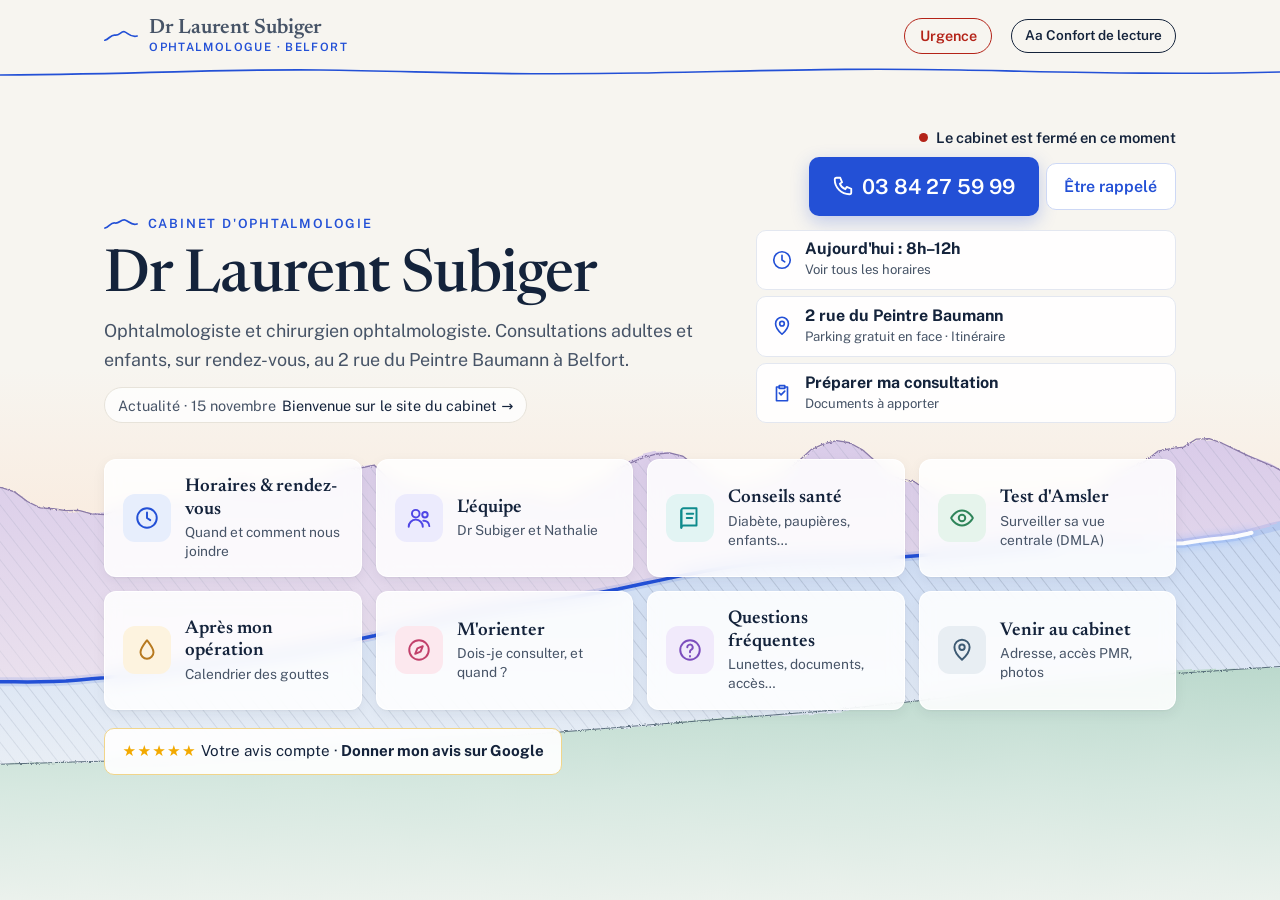
==== commit 60d953ae: "Update index.html" ====
--- a/index.html
+++ b/index.html
@@ -10,7 +10,7 @@
 <meta property="og:description" content="Horaires, rendez-vous, urgences et conseils pour vos yeux.">
 <link rel="preconnect" href="https://fonts.googleapis.com"><link rel="preconnect" href="https://fonts.gstatic.com" crossorigin>
 <link href="https://fonts.googleapis.com/css2?family=Newsreader:opsz,wght@6..72,400;6..72,500;6..72,600&family=Public+Sans:wght@400;500;600;700&display=swap" rel="stylesheet">
-<link rel="stylesheet" href="style.css">
+<link rel="stylesheet" href="style.css?v=10">
 <script type="application/ld+json">{"@context":"https://schema.org","@type":"Physician","name":"Dr Laurent Subiger","medicalSpecialty":"Ophthalmology","telephone":"+33384275999","address":{"@type":"PostalAddress","streetAddress":"2 rue du Peintre Baumann","postalCode":"90000","addressLocality":"Belfort","addressCountry":"FR"},"url":"https://mesyeuxlignebleue.fr","openingHours":["Tu-Fr 08:00-12:00","Tu-Fr 14:00-18:00","Sa 08:00-12:00"]}</script>
 </head>
 <body class="hub">
--- a/style.css
+++ b/style.css
@@ -615,3 +615,29 @@
 .chart div{margin:.35rem 0;font-weight:700}
 .chart .last{font-weight:500;letter-spacing:.02em;color:var(--ink-2);border-top:2px solid var(--blue);padding-top:.6rem;margin-top:.8rem}
 @media (prefers-reduced-motion:reduce){.btn-call{animation:none}.tree-path li.new::before{animation:none}}
+
+/* === V10 · Accueil : infos pratiques, Vosges, reflet === */
+.hub-infos{width:100%;display:grid;gap:6px;margin-top:.4rem}
+.hub-infos a{display:flex;align-items:center;gap:12px;background:rgba(255,255,255,.9);border:1px solid #e3e7f0;border-radius:10px;padding:.55rem .85rem;text-decoration:none;color:var(--ink);text-align:left;backdrop-filter:blur(6px)}
+.hub-infos a:hover{border-color:var(--blue)}
+.hub-infos svg{flex:none;width:22px;height:22px;fill:none;stroke:var(--blue);stroke-width:1.8;stroke-linecap:round;stroke-linejoin:round}
+.hub-infos b{display:block;font-size:1rem;line-height:1.25}
+.hub-infos small{display:block;font-size:.82rem;color:var(--ink-2)}
+.prep{margin-top:1.6rem}
+.prep h3{margin-top:0}
+.scene .sk-alps{stroke:#8a7aa8;stroke-width:1.3}
+.scene .sk-ink{stroke:#3d5263;stroke-width:1.4}
+.scene .sk-ink.thin{opacity:.9}
+.scene .glint{stroke:#fff;stroke-width:4;stroke-dasharray:.05 1.05;stroke-dashoffset:.05;opacity:0;filter:drop-shadow(0 0 3px rgba(120,170,255,.9))}
+.ridge.drawn .glint{opacity:.95;animation:glint 9s linear 3s infinite}
+@keyframes glint{0%{stroke-dashoffset:.05}65%,100%{stroke-dashoffset:-1.05}}
+header.site::before{content:"";position:absolute;left:0;right:0;bottom:-6px;height:12px;pointer-events:none;z-index:1;
+  -webkit-mask:url("data:image/svg+xml,%3Csvg xmlns='http://www.w3.org/2000/svg' viewBox='0 0 1200 12' preserveAspectRatio='none'%3E%3Cpath d='M0 9 C150 8 200 3 300 4 S450 10 600 7 S800 2 900 4 S1100 9 1200 6' fill='none' stroke='%23000' stroke-width='3' vector-effect='non-scaling-stroke'/%3E%3C/svg%3E") 0 0/100% 100% no-repeat;
+  mask:url("data:image/svg+xml,%3Csvg xmlns='http://www.w3.org/2000/svg' viewBox='0 0 1200 12' preserveAspectRatio='none'%3E%3Cpath d='M0 9 C150 8 200 3 300 4 S450 10 600 7 S800 2 900 4 S1100 9 1200 6' fill='none' stroke='%23000' stroke-width='3' vector-effect='non-scaling-stroke'/%3E%3C/svg%3E") 0 0/100% 100% no-repeat;
+  background:linear-gradient(90deg,transparent 45%,rgba(255,255,255,.95) 50%,transparent 55%) 0 0/300% 100% no-repeat;animation:head-glint 9s linear 1s infinite}
+@keyframes head-glint{0%{background-position:100% 0}65%,100%{background-position:0 0}}
+@media (max-width:760px){
+  .hub-main > .ridge{height:44%}
+  .hub-infos a{padding:.5rem .75rem}
+}
+@media (prefers-reduced-motion:reduce){.ridge.drawn .glint,header.site::before{animation:none;opacity:0}}
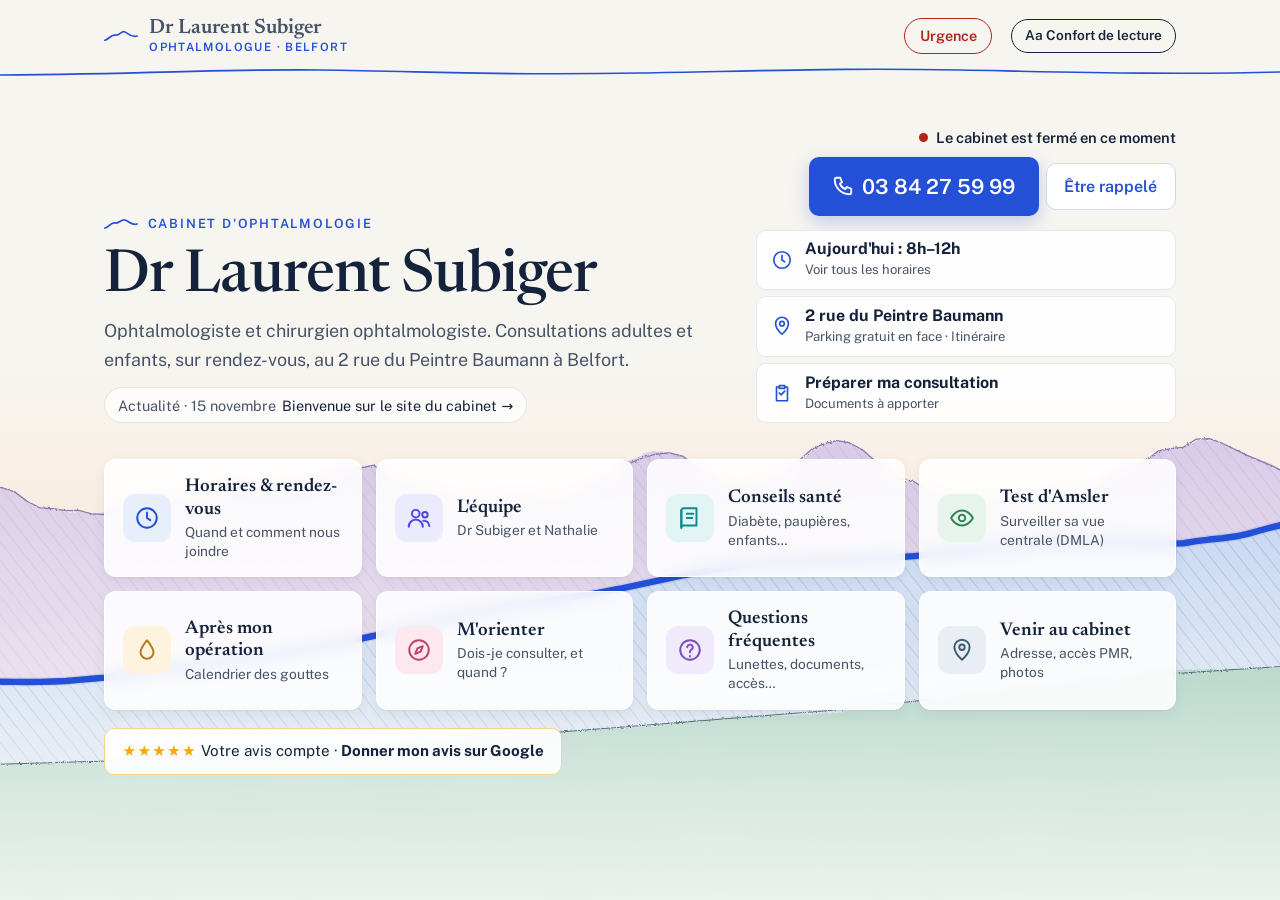
==== commit bf5e942a: "Update index.html" ====
--- a/index.html
+++ b/index.html
@@ -10,7 +10,7 @@
 <meta property="og:description" content="Horaires, rendez-vous, urgences et conseils pour vos yeux.">
 <link rel="preconnect" href="https://fonts.googleapis.com"><link rel="preconnect" href="https://fonts.gstatic.com" crossorigin>
 <link href="https://fonts.googleapis.com/css2?family=Newsreader:opsz,wght@6..72,400;6..72,500;6..72,600&family=Public+Sans:wght@400;500;600;700&display=swap" rel="stylesheet">
-<link rel="stylesheet" href="style.css?v=10">
+<link rel="stylesheet" href="style.css?v=11">
 <script type="application/ld+json">{"@context":"https://schema.org","@type":"Physician","name":"Dr Laurent Subiger","medicalSpecialty":"Ophthalmology","telephone":"+33384275999","address":{"@type":"PostalAddress","streetAddress":"2 rue du Peintre Baumann","postalCode":"90000","addressLocality":"Belfort","addressCountry":"FR"},"url":"https://mesyeuxlignebleue.fr","openingHours":["Tu-Fr 08:00-12:00","Tu-Fr 14:00-18:00","Sa 08:00-12:00"]}</script>
 </head>
 <body class="hub">
--- a/style.css
+++ b/style.css
@@ -641,3 +641,7 @@
   .hub-infos a{padding:.5rem .75rem}
 }
 @media (prefers-reduced-motion:reduce){.ridge.drawn .glint,header.site::before{animation:none;opacity:0}}
+/* la ligne bleue va jusqu'au bout (pathLength incompatible avec non-scaling-stroke) */
+.scene .ridge-line,.scene .glint{vector-effect:none}
+.scene .ridge-line{stroke-width:4}
+.scene .glint{stroke-width:5}
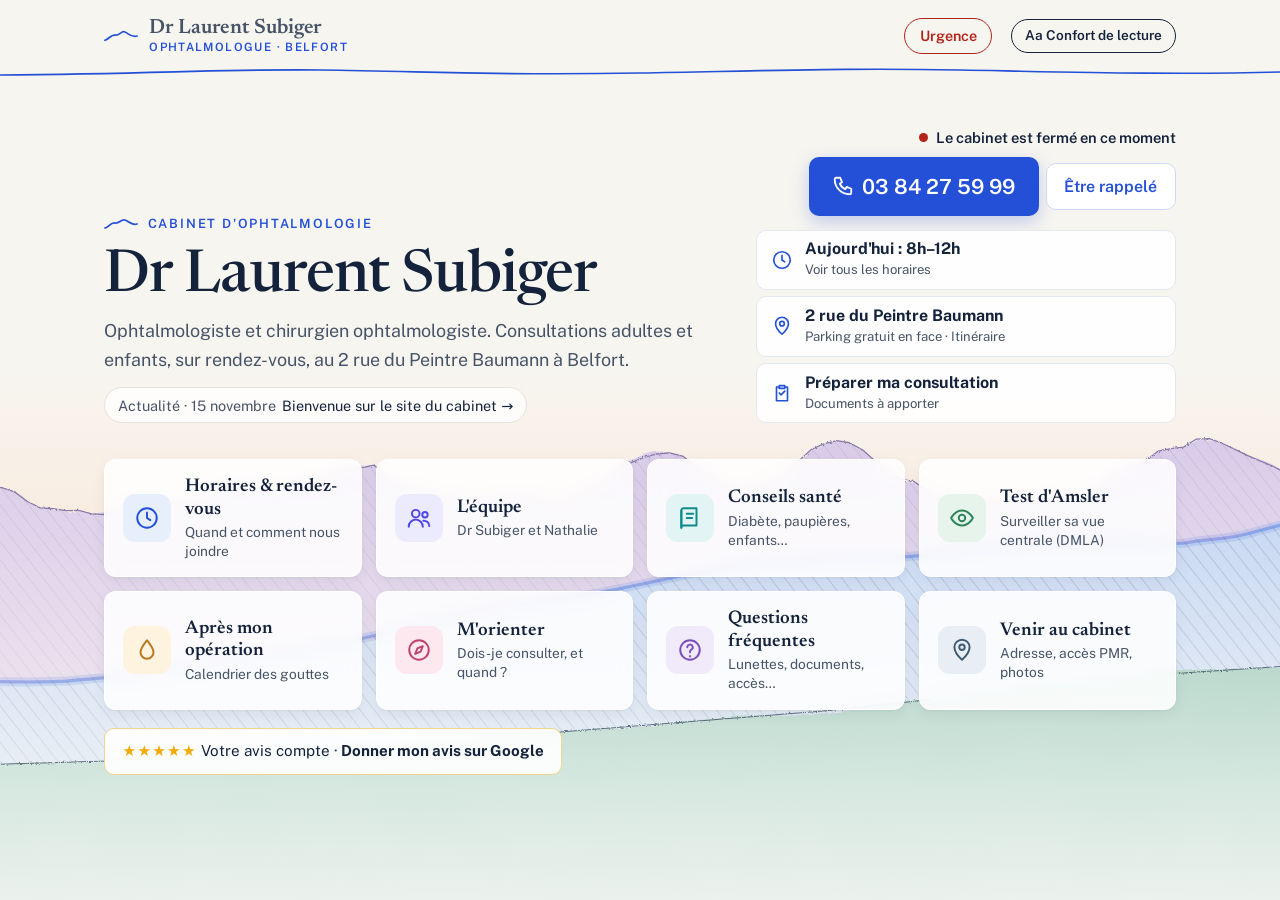
==== commit 6e25d1c8: "Update index.html" ====
--- a/index.html
+++ b/index.html
@@ -10,7 +10,7 @@
 <meta property="og:description" content="Horaires, rendez-vous, urgences et conseils pour vos yeux.">
 <link rel="preconnect" href="https://fonts.googleapis.com"><link rel="preconnect" href="https://fonts.gstatic.com" crossorigin>
 <link href="https://fonts.googleapis.com/css2?family=Newsreader:opsz,wght@6..72,400;6..72,500;6..72,600&family=Public+Sans:wght@400;500;600;700&display=swap" rel="stylesheet">
-<link rel="stylesheet" href="style.css?v=11">
+<link rel="stylesheet" href="style.css?v=12">
 <script type="application/ld+json">{"@context":"https://schema.org","@type":"Physician","name":"Dr Laurent Subiger","medicalSpecialty":"Ophthalmology","telephone":"+33384275999","address":{"@type":"PostalAddress","streetAddress":"2 rue du Peintre Baumann","postalCode":"90000","addressLocality":"Belfort","addressCountry":"FR"},"url":"https://mesyeuxlignebleue.fr","openingHours":["Tu-Fr 08:00-12:00","Tu-Fr 14:00-18:00","Sa 08:00-12:00"]}</script>
 </head>
 <body class="hub">
--- a/style.css
+++ b/style.css
@@ -645,3 +645,11 @@
 .scene .ridge-line,.scene .glint{vector-effect:none}
 .scene .ridge-line{stroke-width:4}
 .scene .glint{stroke-width:5}
+/* V12 · ligne fine qui glisse le long de la crête */
+.scene .ridge-line{stroke-width:2}
+.ridge.drawn .ridge-line{animation:ridge-dim 1.2s ease 2.6s forwards}
+@keyframes ridge-dim{to{opacity:.3}}
+.scene .glint{stroke:var(--blue);stroke-width:2.4;stroke-linecap:round;stroke-dasharray:.28 .72;stroke-dashoffset:0;filter:none;opacity:0}
+.ridge.drawn .glint{opacity:1;animation:ridge-flow 16s linear 2.6s infinite,fade 1.2s ease 2.6s both}
+@keyframes ridge-flow{to{stroke-dashoffset:-1}}
+@media (prefers-reduced-motion:reduce){.ridge.drawn .ridge-line{animation:none;opacity:1}.ridge.drawn .glint{display:none}}
